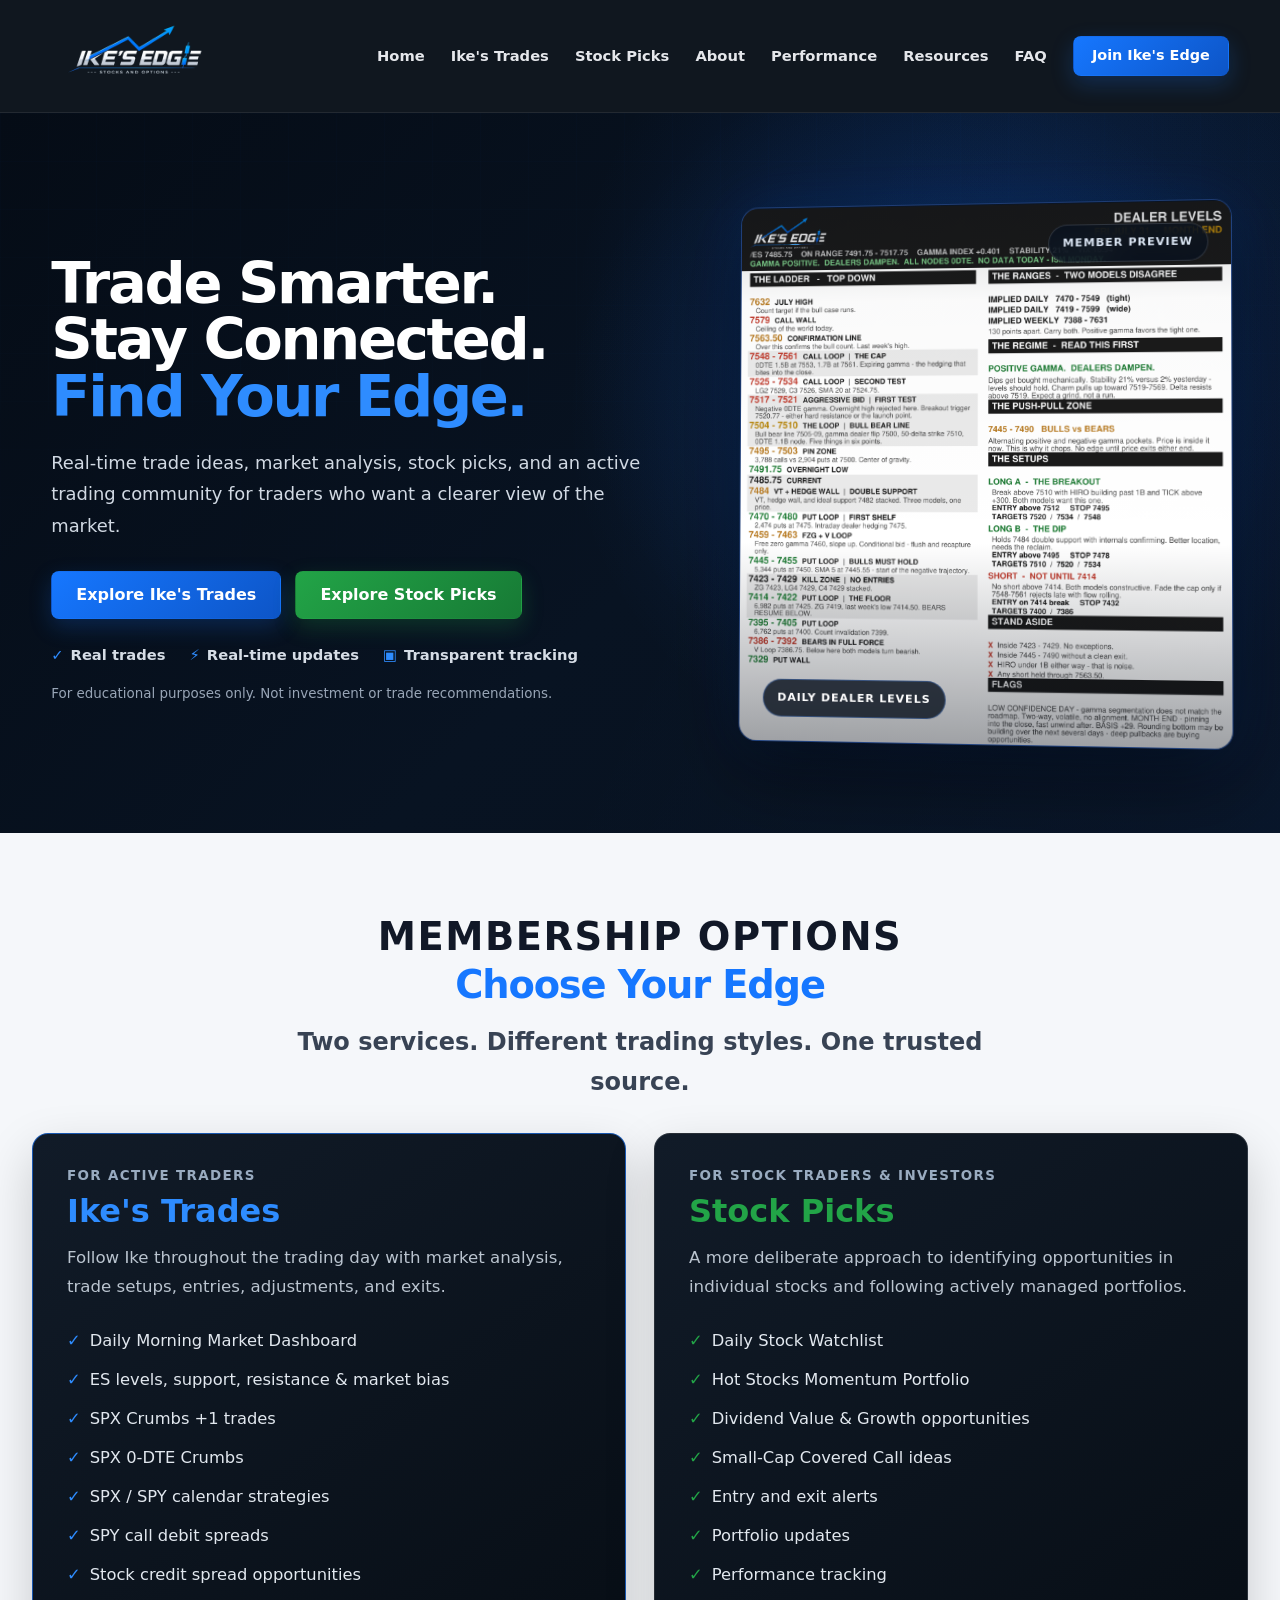
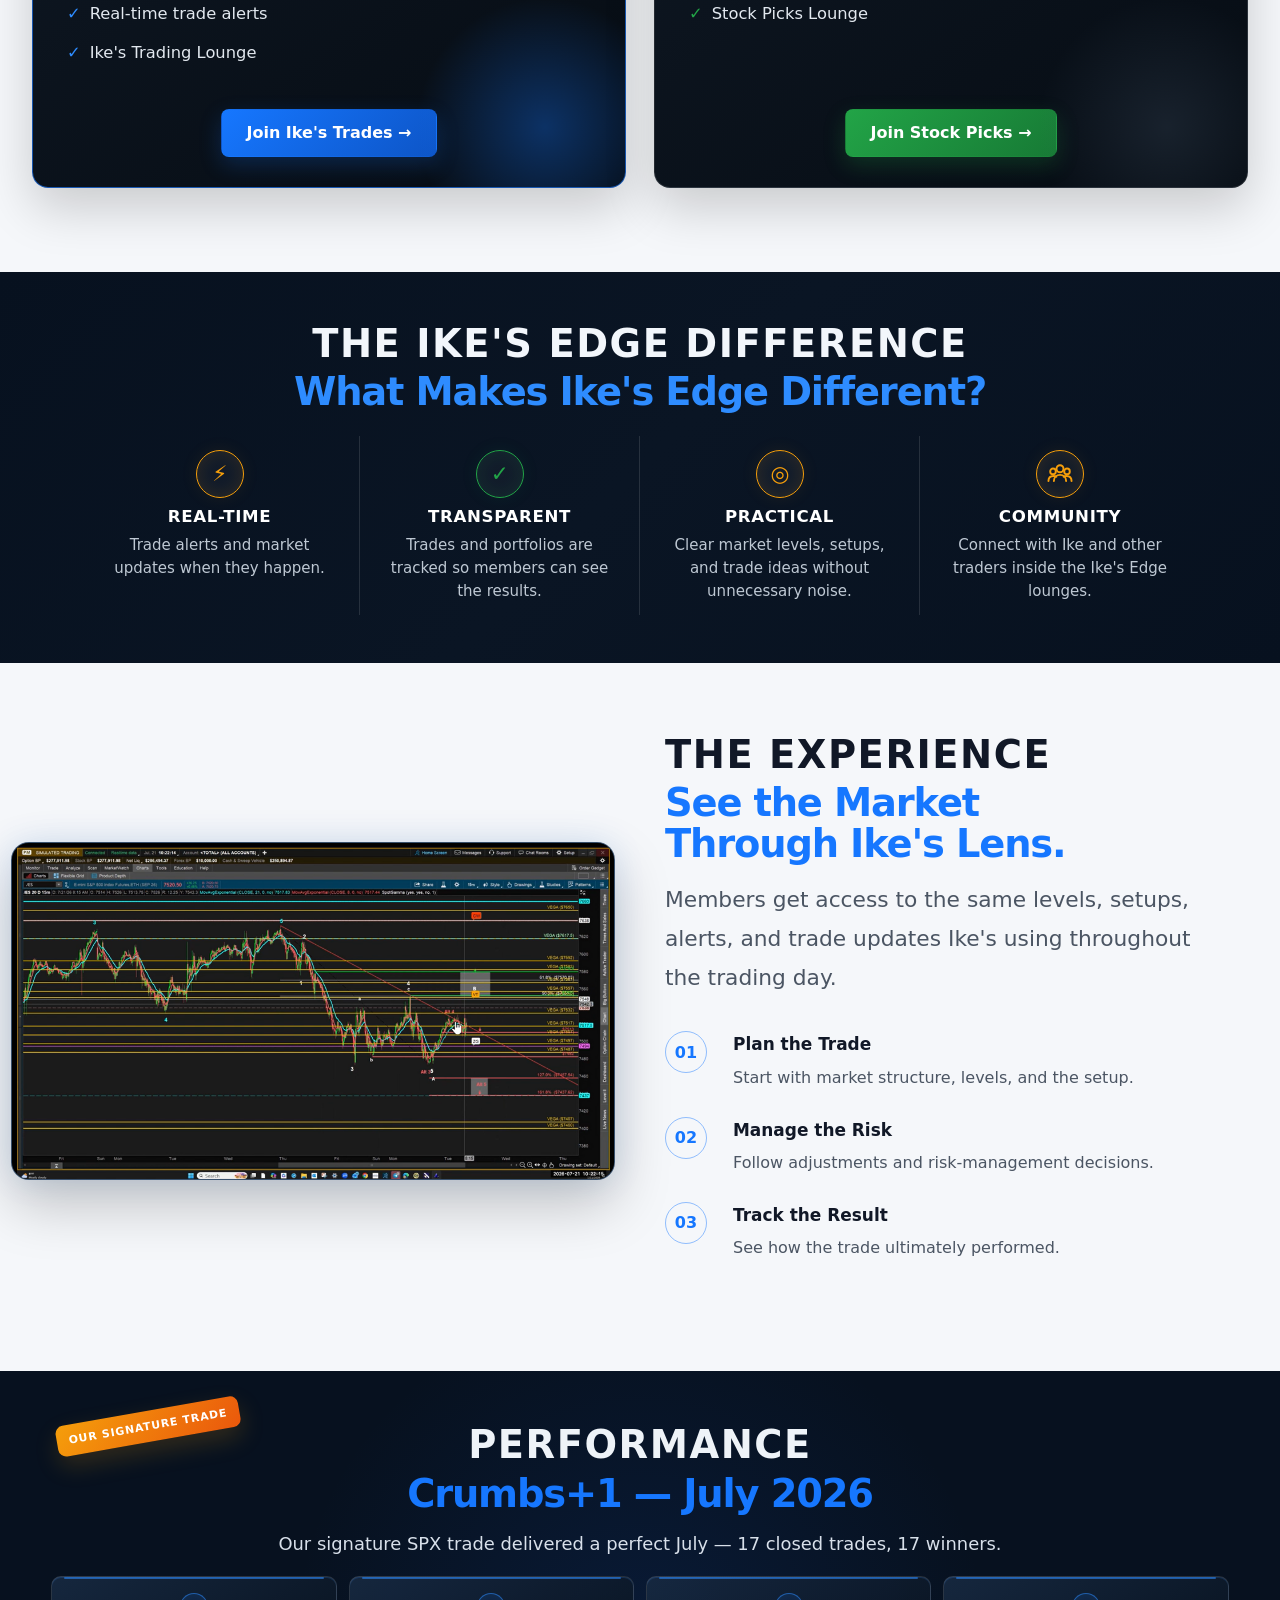
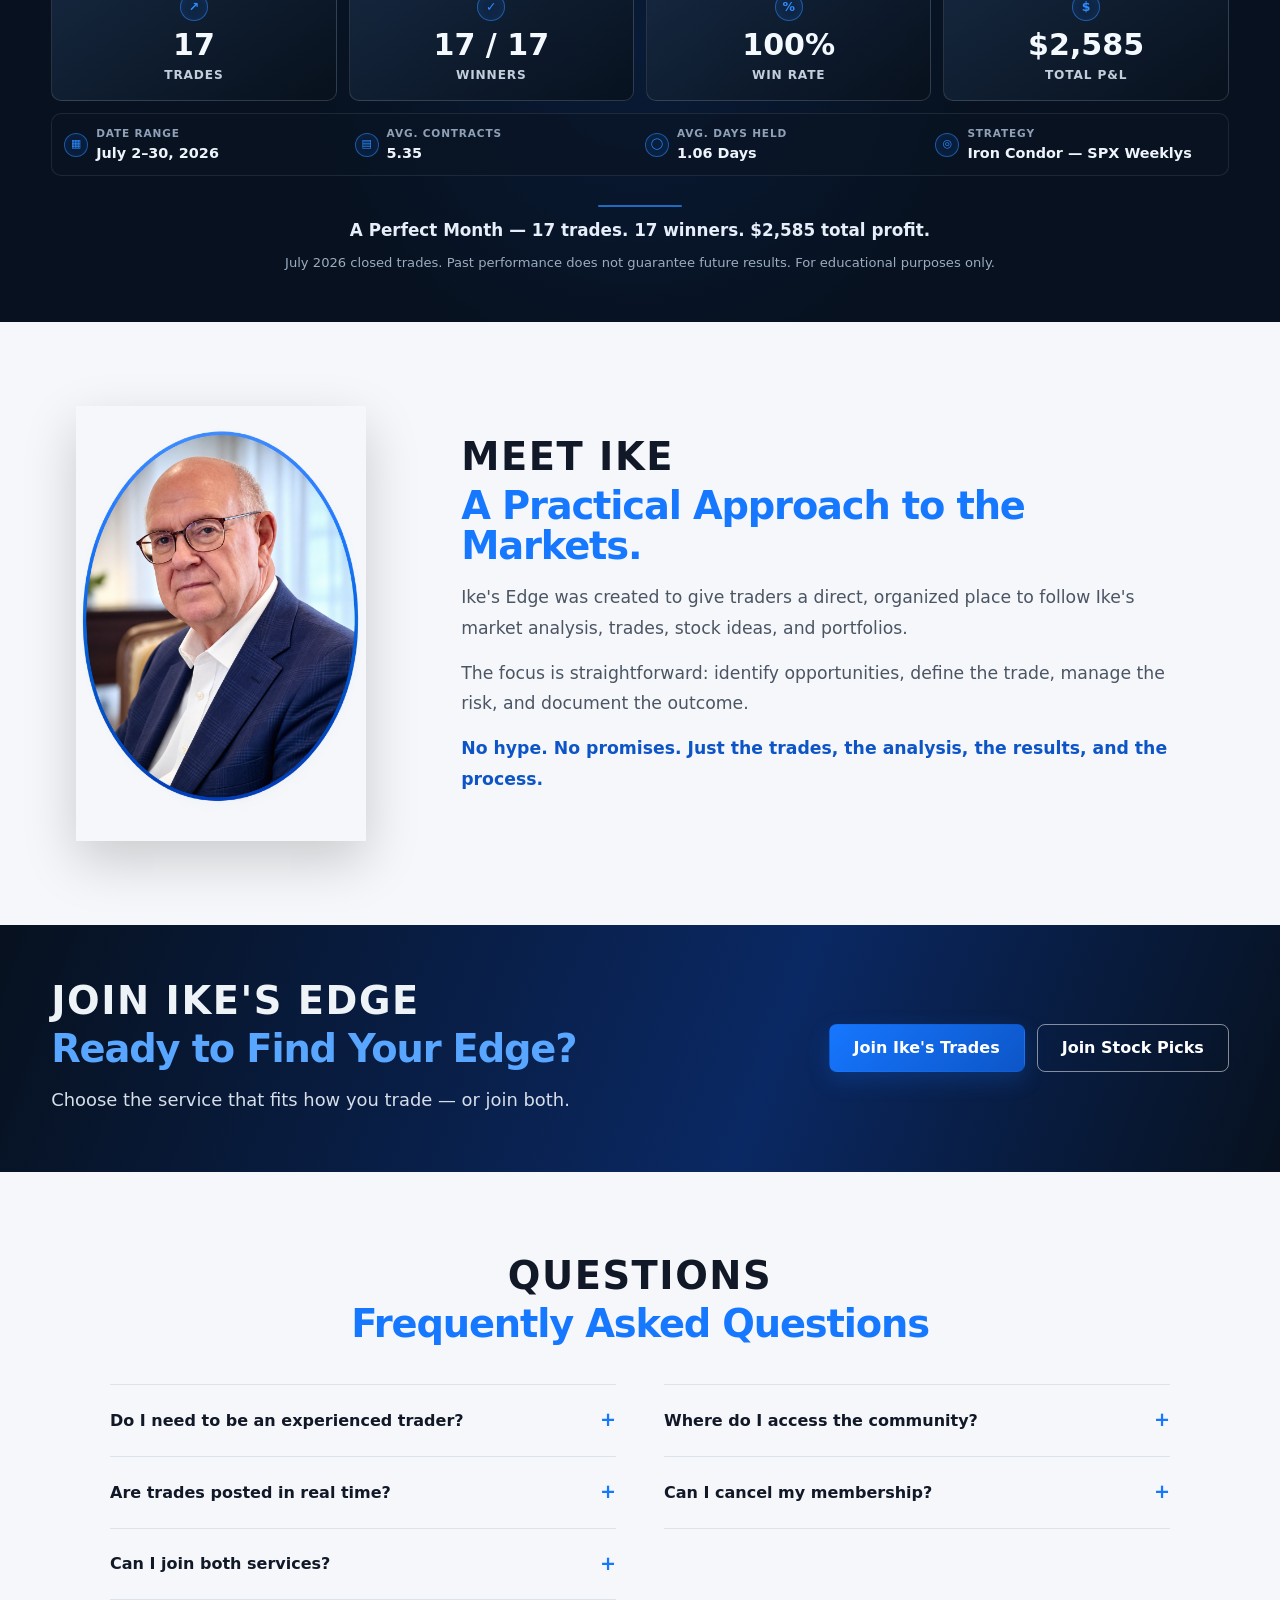
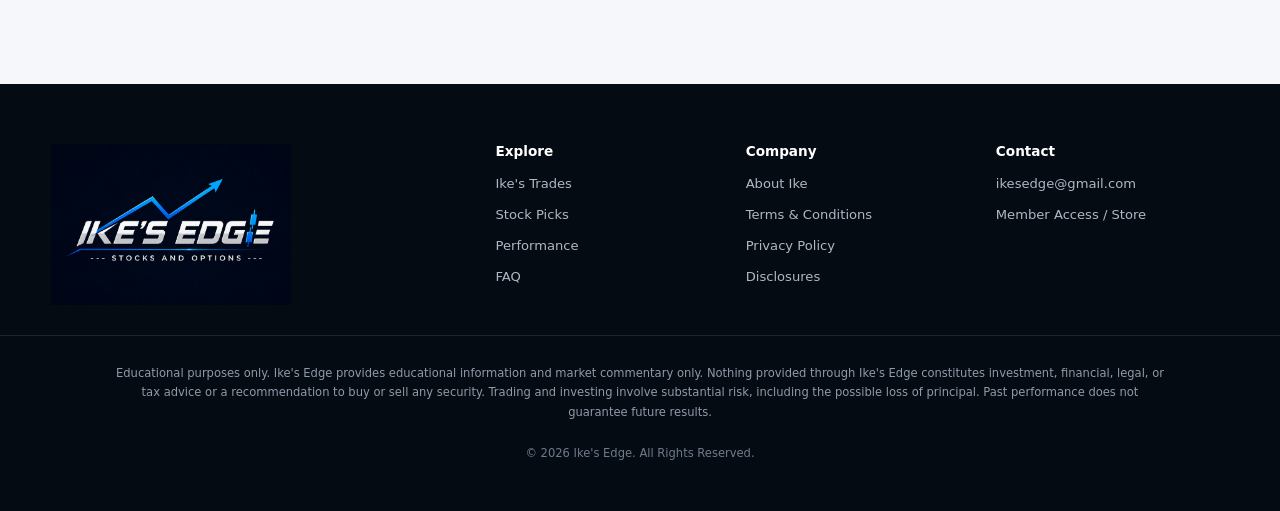
==== index.html @ c2a5055b "Add Resources landing page" ====
<!DOCTYPE html>
<html lang="en">
<head>
  <meta charset="UTF-8" />
  <meta name="viewport" content="width=device-width, initial-scale=1.0" />

  <title>Ike's Edge | Trade Smarter. Find Your Edge.</title>

  <meta
    name="description"
    content="Ike's Edge provides real-time trade ideas, market analysis, stock picks, watchlists, and an active trading community for active traders."
  />

  <link rel="stylesheet" href="styles.css" />
</head>

<body>

  <!-- =========================
       HEADER
  ========================== -->
  <header class="site-header">
    <div class="container header-inner">
      <a href="#home" class="brand">
        <img
          src="images/ikes-edge-logo-header.png"
          alt="Ike's Edge"
          class="site-logo"
        />
      </a>

      <button
        class="mobile-menu-button"
        id="mobileMenuButton"
        aria-label="Open navigation"
        aria-expanded="false"
      >
        &#9776;
      </button>

      <nav class="main-nav" id="mainNav">
        <a href="#home">Home</a>
        <a href="ikes-trades.html">Ike's Trades</a>
        <a href="stock-picks.html">Stock Picks</a>
        <a href="#about">About</a>
        <a href="performance.html">Performance</a>
        <a href="resources.html">Resources</a>
        <a href="#faq">FAQ</a>

        <a href="#services" class="button button-small">
          Join Ike's Edge
        </a>
      </nav>
    </div>
  </header>


  <main>

    <!-- =========================
         HERO
    ========================== -->
    <section class="hero" id="home">

      <div class="hero-background"></div>

      <div class="container hero-grid">

        <div class="hero-content">

          <h1>
            Trade Smarter.<br />
            Stay Connected.<br />
            <span>Find Your Edge.</span>
          </h1>

          <p class="hero-description">
            Real-time trade ideas, market analysis, stock picks, and an active
            trading community for traders who want a clearer view of the market.
          </p>

          <div class="hero-buttons">
            <a href="ikes-trades.html" class="button">
              Explore Ike's Trades
            </a>

            <a href="stock-picks.html" class="button button-green">
              Explore Stock Picks
            </a>
          </div>

          <div class="hero-trust">
            <div>
              <span class="trust-icon">&#10003;</span>
              Real trades
            </div>

            <div>
              <span class="trust-icon">&#9889;</span>
              Real-time updates
            </div>

            <div>
              <span class="trust-icon">&#9635;</span>
              Transparent tracking
            </div>
          </div>

          <p class="hero-disclaimer">
            For educational purposes only. Not investment or trade recommendations.
          </p>

        </div>


        <div class="hero-visual">

          <div class="dashboard-card dealer-preview-frame">
            <span class="preview-badge">Daily Dealer Levels</span>
            <span class="preview-badge preview-badge-secondary">Member Preview</span>
            <img
              src="images/ikes-dealer-levels-preview.png"
              alt="Ike's Edge Dealer Levels preview"
              class="dealer-preview-image"
            />
          </div>

        </div>
      </div>
    </section>



    <!-- =========================
         CHOOSE YOUR EDGE
    ========================== -->
    <section class="section section-light" id="services">

      <div class="container services-container">

        <div class="section-heading section-heading-pair services-heading">
          <span class="eyebrow">MEMBERSHIP OPTIONS</span>

          <h2>Choose Your Edge</h2>

          <p>
            Two services. Different trading styles. One trusted source.
          </p>
        </div>


        <div class="product-grid">

          <!-- IKE'S TRADES -->
          <article class="product-card product-card-blue" id="ikes-trades">

            <p class="product-label">FOR ACTIVE TRADERS</p>

            <h3>Ike's Trades</h3>

            <p class="product-description">
              Follow Ike throughout the trading day with market analysis,
              trade setups, entries, adjustments, and exits.
            </p>

            <ul class="feature-list">
              <li>Daily Morning Market Dashboard</li>
              <li>ES levels, support, resistance &amp; market bias</li>
              <li>SPX Crumbs +1 trades</li>
              <li>SPX 0-DTE Crumbs</li>
              <li>SPX / SPY calendar strategies</li>
              <li>SPY call debit spreads</li>
              <li>Stock credit spread opportunities</li>
              <li>Real-time trade alerts</li>
              <li>Ike's Trading Lounge</li>
            </ul>

            <a
              href="https://whop.com/joined/ikesedge/products/ikes-trades/"
              class="button product-card-button"
              target="_blank"
              rel="noopener noreferrer"
            >
              Join Ike's Trades &rarr;
            </a>

          </article>


          <!-- STOCK PICKS -->
          <article class="product-card product-card-stock" id="stock-picks">

            <p class="product-label">FOR STOCK TRADERS &amp; INVESTORS</p>

            <h3>Stock Picks</h3>

            <p class="product-description">
              A more deliberate approach to identifying opportunities in
              individual stocks and following actively managed portfolios.
            </p>

            <ul class="feature-list">
              <li>Daily Stock Watchlist</li>
              <li>Hot Stocks Momentum Portfolio</li>
              <li>Dividend Value &amp; Growth opportunities</li>
              <li>Small-Cap Covered Call ideas</li>
              <li>Entry and exit alerts</li>
              <li>Portfolio updates</li>
              <li>Performance tracking</li>
              <li>Stock Picks Lounge</li>
            </ul>

            <a
              href="https://whop.com/joined/ikesedge/products/stockpicks/"
              class="button button-green product-card-button"
              target="_blank"
              rel="noopener noreferrer"
            >
              Join Stock Picks &rarr;
            </a>

          </article>

        </div>

      </div>
    </section>



    <!-- =========================
         DIFFERENTIATORS
    ========================== -->
    <section class="section section-dark difference-section">

      <div class="container">

        <div class="section-heading section-heading-pair section-heading-pair-dark">
          <span class="eyebrow">THE IKE'S EDGE DIFFERENCE</span>

          <h2>What Makes Ike's Edge Different?</h2>
        </div>


        <div class="benefit-grid">

          <div class="benefit-card">
            <div class="benefit-icon benefit-icon-orange">&#9889;</div>

            <h3>Real-Time</h3>

            <p>
              Trade alerts and market updates when they happen.
            </p>
          </div>


          <div class="benefit-card">
            <div class="benefit-icon benefit-icon-green">&#10003;</div>

            <h3>Transparent</h3>

            <p>
              Trades and portfolios are tracked so members can see the results.
            </p>
          </div>


          <div class="benefit-card">
            <div class="benefit-icon benefit-icon-orange">&#9678;</div>

            <h3>Practical</h3>

            <p>
              Clear market levels, setups, and trade ideas without unnecessary noise.
            </p>
          </div>


          <div class="benefit-card">
            <div class="benefit-icon benefit-icon-orange" aria-hidden="true">
              <svg class="benefit-icon-svg" viewBox="0 0 32 32" focusable="false">
                <circle cx="16" cy="10" r="4" />
                <circle cx="8" cy="13" r="3.2" />
                <circle cx="24" cy="13" r="3.2" />
                <path d="M9 24c0-4.2 2.8-7 7-7s7 2.8 7 7" />
                <path d="M2.8 24c0-3.5 2.3-5.8 5.8-5.8 1.3 0 2.4.3 3.3.9" />
                <path d="M20.1 19.1c.9-.6 2-.9 3.3-.9 3.5 0 5.8 2.3 5.8 5.8" />
              </svg>
            </div>

            <h3>Community</h3>

            <p>
              Connect with Ike and other traders inside the Ike's Edge lounges.
            </p>
          </div>

        </div>

      </div>
    </section>



    <!-- =========================
         EXPERIENCE
    ========================== -->
    <section class="section section-light experience-section">

      <div class="container experience-grid">

        <div class="experience-visual">

          <div class="experience-image-frame">
            <img
              src="images/Daily Brief Image.png"
              alt="Ike's Edge Daily Brief market overview"
              class="experience-image"
            />
          </div>

        </div>


        <div class="experience-content section-heading-pair section-heading-pair-inline">

          <span class="eyebrow">THE EXPERIENCE</span>

          <h2>
            See the Market<br />
            Through Ike's Lens.
          </h2>

          <p>
            Members get access to the same levels, setups, alerts, and trade
            updates Ike's using throughout the trading day.
          </p>


          <div class="process-list">

            <div class="process-item">
              <span>01</span>

              <div>
                <strong>Plan the Trade</strong>

                <p>
                  Start with market structure, levels, and the setup.
                </p>
              </div>
            </div>


            <div class="process-item">
              <span>02</span>

              <div>
                <strong>Manage the Risk</strong>

                <p>
                  Follow adjustments and risk-management decisions.
                </p>
              </div>
            </div>


            <div class="process-item">
              <span>03</span>

              <div>
                <strong>Track the Result</strong>

                <p>
                  See how the trade ultimately performed.
                </p>
              </div>
            </div>

          </div>

        </div>

      </div>
    </section>



    <!-- =========================
         RESULTS
    ========================== -->
    <section class="section results-section" id="results">

      <div class="container">

        <div class="signature-ribbon">OUR SIGNATURE TRADE</div>

        <div class="section-heading section-heading-pair section-heading-pair-dark performance-heading">

          <span class="eyebrow">PERFORMANCE</span>

          <h2>Crumbs+1 &mdash; July 2026</h2>

          <p>
            Our signature SPX trade delivered a perfect July &mdash; 17 closed trades, 17 winners.
          </p>

        </div>


        <div class="metrics-grid">

          <div class="metric-card">
            <span class="performance-icon" aria-hidden="true">&#8599;</span>
            <span class="metric-value">17</span>
            <span class="metric-label">Trades</span>
          </div>

          <div class="metric-card">
            <span class="performance-icon" aria-hidden="true">&#10003;</span>
            <span class="metric-value">17 / 17</span>
            <span class="metric-label">Winners</span>
          </div>

          <div class="metric-card">
            <span class="performance-icon" aria-hidden="true">%</span>
            <span class="metric-value">100%</span>
            <span class="metric-label">Win Rate</span>
          </div>

          <div class="metric-card">
            <span class="performance-icon" aria-hidden="true">$</span>
            <span class="metric-value">$2,585</span>
            <span class="metric-label">Total P&amp;L</span>
          </div>

        </div>

        <div class="performance-detail-strip">
          <div class="performance-detail-item">
            <span class="performance-icon performance-icon-small" aria-hidden="true">&#9638;</span>
            <span class="performance-detail-label">Date Range</span>
            <span class="performance-detail-value">July 2&ndash;30, 2026</span>
          </div>
          <div class="performance-detail-item">
            <span class="performance-icon performance-icon-small" aria-hidden="true">&#9636;</span>
            <span class="performance-detail-label">Avg. Contracts</span>
            <span class="performance-detail-value">5.35</span>
          </div>
          <div class="performance-detail-item">
            <span class="performance-icon performance-icon-small" aria-hidden="true">&#9711;</span>
            <span class="performance-detail-label">Avg. Days Held</span>
            <span class="performance-detail-value">1.06 Days</span>
          </div>
          <div class="performance-detail-item">
            <span class="performance-icon performance-icon-small" aria-hidden="true">&#9678;</span>
            <span class="performance-detail-label">Strategy</span>
            <span class="performance-detail-value">Iron Condor &mdash; SPX Weeklys</span>
          </div>
        </div>

        <p class="performance-statement">
          A Perfect Month &mdash; 17 trades. 17 winners. $2,585 total profit.
        </p>

        <p class="performance-disclosure">
          July 2026 closed trades. Past performance does not guarantee future results. For educational purposes only.
        </p>

      </div>
    </section>



    <!-- =========================
         ABOUT IKE
    ========================== -->
    <section class="section section-light" id="about">

      <div class="container about-grid">

        <div class="about-photo-wrap">

          <div class="temporary-photo">
            <img
              src="images/Ike-Oval-Version.jpeg"
              alt="Ike profile portrait"
              class="about-profile-image"
            />
          </div>

        </div>


        <div class="about-content section-heading-pair section-heading-pair-inline">

          <span class="eyebrow">MEET IKE</span>

          <h2>A Practical Approach to the Markets.</h2>

          <p>
            Ike's Edge was created to give traders a direct, organized place
            to follow Ike's market analysis, trades, stock ideas, and portfolios.
          </p>

          <p>
            The focus is straightforward: identify opportunities, define the
            trade, manage the risk, and document the outcome.
          </p>

          <p class="about-highlight">
            No hype. No promises. Just the trades, the analysis, the results,
            and the process.
          </p>

        </div>

      </div>
    </section>



    <!-- =========================
         CTA
    ========================== -->
    <section class="membership-cta" id="membership">

      <div class="container membership-inner">

        <div class="section-heading-pair section-heading-pair-dark section-heading-pair-inline cta-heading">

          <span class="eyebrow">JOIN IKE'S EDGE</span>

          <h2>Ready to Find Your Edge?</h2>

          <p>
            Choose the service that fits how you trade &mdash; or join both.
          </p>

        </div>


        <div class="membership-buttons">

          <a
            href="https://whop.com/joined/ikesedge/products/ikes-trades/"
            class="button"
            target="_blank"
            rel="noopener noreferrer"
          >
            Join Ike's Trades
          </a>

          <a
            href="https://whop.com/joined/ikesedge/products/stockpicks/"
            class="button button-outline-light"
            target="_blank"
            rel="noopener noreferrer"
          >
            Join Stock Picks
          </a>

        </div>

      </div>
    </section>



    <!-- =========================
         FAQ
    ========================== -->
    <section class="section section-light" id="faq">

      <div class="container faq-container">

        <div class="section-heading section-heading-pair">

          <span class="eyebrow">QUESTIONS</span>

          <h2>Frequently Asked Questions</h2>

        </div>


        <div class="faq-columns">

          <div class="faq-list">

            <div class="faq-item">

              <button class="faq-question">
                Do I need to be an experienced trader?
                <span>+</span>
              </button>

              <div class="faq-answer">
                <p>
                  No. Ike's Edge can be useful to newer and experienced traders,
                  although members should understand that trading involves risk
                  and should make their own trading decisions.
                </p>
              </div>

            </div>


            <div class="faq-item">

              <button class="faq-question">
                Are trades posted in real time?
                <span>+</span>
              </button>

              <div class="faq-answer">
                <p>
                  Trade alerts and updates are posted as Ike executes and manages
                  the trades.
                </p>
              </div>

            </div>


            <div class="faq-item">

              <button class="faq-question">
                Can I join both services?
                <span>+</span>
              </button>

              <div class="faq-answer">
                <p>
                  Yes. Ike's Trades and Stock Picks are separate services, and
                  members may subscribe to either one or both.
                </p>
              </div>

            </div>

          </div>


          <div class="faq-list">

            <div class="faq-item">

              <button class="faq-question">
                Where do I access the community?
                <span>+</span>
              </button>

              <div class="faq-answer">
                <p>
                  Membership access, trading lounges, alerts, and community
                  features are delivered through Whop.
                </p>
              </div>

            </div>


            <div class="faq-item">

              <button class="faq-question">
                Can I cancel my membership?
                <span>+</span>
              </button>

              <div class="faq-answer">
                <p>
                  Membership and billing are managed through Whop. Refer to the
                  applicable membership terms for cancellation details.
                </p>
              </div>

            </div>

          </div>

        </div>

      </div>
    </section>

  </main>



  <!-- =========================
       FOOTER
  ========================== -->
  <footer class="site-footer">
    <div class="container footer-grid">
      <div class="footer-brand">
        <a href="#home" class="footer-logo-link" aria-label="Ike's Edge home">
          <img
            src="images/ikes-edge-logo.png"
            alt="Ike's Edge"
            class="site-logo site-logo-footer"
          />
        </a>
      </div>

      <div class="footer-links">
        <h4>Explore</h4>
        <a href="ikes-trades.html">Ike's Trades</a>
        <a href="stock-picks.html">Stock Picks</a>
        <a href="performance.html">Performance</a>
        <a href="#faq">FAQ</a>
      </div>

      <div class="footer-links">
        <h4>Company</h4>
        <a href="#about">About Ike</a>
        <a href="#">Terms &amp; Conditions</a>
        <a href="#">Privacy Policy</a>
        <a href="#">Disclosures</a>
      </div>

      <div class="footer-links">
        <h4>Contact</h4>
        <a href="mailto:ikesedge@gmail.com">ikesedge@gmail.com</a>
        <a
          href="https://www.whop.com/ikesedge"
          target="_blank"
          rel="noopener noreferrer"
        >
          Member Access / Store
        </a>
      </div>
    </div>

    <div class="container footer-disclaimer">
      <p>
        Educational purposes only. Ike's Edge provides educational information
        and market commentary only. Nothing provided through Ike's Edge
        constitutes investment, financial, legal, or tax advice or a
        recommendation to buy or sell any security. Trading and investing
        involve substantial risk, including the possible loss of principal.
        Past performance does not guarantee future results.
      </p>
    </div>

    <div class="container footer-bottom">
      <span>&copy; 2026 Ike's Edge. All Rights Reserved.</span>
    </div>
  </footer>


  <script src="script.js"></script>

</body>
</html>
---- styles.css ----
/* =========================================================
   IKE'S EDGE WEBSITE
   Global Styles
========================================================= */

:root {
  --bg-dark: #07111f;
  --bg-dark-2: #0b1727;
  --bg-light: #f5f7fa;
  --bg-white: #ffffff;
  --blue: #1677ff;
  --blue-bright: #2e8cff;
  --blue-dark: #0d55c7;
  --green: #22a447;
  --green-dark: #177a35;
  --green-rgb: 34, 164, 71;
  --orange: #f59e0b;
  --text-dark: #111827;
  --text-mid: #4b5563;
  --text-light: #d8e0ea;
  --text-white: #ffffff;
  --border-light: #dce3eb;
  --shadow: 0 20px 50px rgba(0, 0, 0, 0.18);
  --radius: 16px;
  --max-width: 1180px;
}


/* =========================================================
   RESET
========================================================= */

* {
  box-sizing: border-box;
  margin: 0;
  padding: 0;
}

html {
  scroll-behavior: smooth;
}

section[id],
article[id] {
  scroll-margin-top: 90px;
}

body {
  font-family:
    Inter,
    ui-sans-serif,
    system-ui,
    -apple-system,
    BlinkMacSystemFont,
    "Segoe UI",
    sans-serif;
  background: var(--bg-white);
  color: var(--text-dark);
  line-height: 1.6;
  overflow-x: hidden;
}

img {
  display: block;
  max-width: 100%;
}

a {
  color: inherit;
  text-decoration: none;
}

button,
input,
textarea,
select {
  font: inherit;
}

button {
  cursor: pointer;
}


/* =========================================================
   LAYOUT
========================================================= */

.container {
  width: min(92%, var(--max-width));
  margin: 0 auto;
}

.section {
  padding: 84px 0;
}

.section-light {
  background: var(--bg-light);
}

.section-dark {
  background:
    linear-gradient(
      135deg,
      #07111f 0%,
      #0a1524 50%,
      #07111f 100%
    );
  color: var(--text-white);
}


/* =========================================================
   TYPOGRAPHY
========================================================= */

h1,
h2,
h3,
h4 {
  line-height: 1.1;
  font-weight: 800;
}

h1 {
  font-size: clamp(3rem, 6vw, 5.6rem);
  letter-spacing: -0.04em;
}

h2 {
  font-size: clamp(2.2rem, 4vw, 3.5rem);
  letter-spacing: -0.03em;
}

h3 {
  font-size: 1.5rem;
}

p {
  color: var(--text-mid);
}

.eyebrow {
  color: var(--blue-bright);
  font-size: 0.88rem;
  font-weight: 800;
  letter-spacing: 0.16em;
  text-transform: uppercase;
}

.section-heading {
  max-width: 760px;
  margin: 0 auto 40px;
  text-align: center;
}

.section-heading-pair .eyebrow {
  display: block;
  color: var(--text-dark);
  font-size: clamp(1.9rem, 3vw, 2.75rem);
  font-weight: 800;
  letter-spacing: 0.04em;
  line-height: 1.05;
}

.section-heading-pair h2 {
  margin-top: 8px;
  margin-bottom: 16px;
  color: var(--blue);
  font-size: clamp(1.9rem, 3vw, 2.75rem);
  line-height: 1.05;
}

.section-heading-pair p {
  font-size: 1.18rem;
  line-height: 1.7;
}

.section-heading-pair-dark .eyebrow {
  color: #eef3f8;
}

.section-heading-pair-dark p {
  color: var(--text-light);
}

.section-heading-pair-inline {
  text-align: left;
}

.section-heading-pair-inline .eyebrow,
.section-heading-pair-inline h2,
.section-heading-pair-inline p {
  max-width: 720px;
}

.difference-section {
  padding-top: 52px;
  padding-bottom: 48px;
}

.difference-section .section-heading {
  margin-bottom: 24px;
}

.difference-section .section-heading-pair-dark .eyebrow {
  color: #f2f6fb;
}

.difference-section .section-heading-pair-dark h2 {
  color: var(--blue-bright);
}


/* =========================================================
   BUTTONS
========================================================= */

.button {
  display: inline-flex;
  align-items: center;
  justify-content: center;
  min-height: 48px;
  padding: 0 24px;
  background: linear-gradient(135deg, var(--blue), var(--blue-dark));
  color: var(--text-white);
  font-weight: 700;
  border: 1px solid transparent;
  border-radius: 8px;
  box-shadow: 0 8px 22px rgba(22, 119, 255, 0.22);
  transition:
    transform 0.2s ease,
    box-shadow 0.2s ease,
    background 0.2s ease;
}

.button:hover {
  transform: translateY(-2px);
  box-shadow: 0 12px 28px rgba(22, 119, 255, 0.32);
}

.button-green {
  background: linear-gradient(135deg, var(--green), var(--green-dark));
  color: var(--text-white);
  box-shadow: 0 8px 22px rgba(var(--green-rgb), 0.24);
}

.button-green:hover {
  box-shadow: 0 12px 28px rgba(var(--green-rgb), 0.34);
}

.button-small {
  min-height: 40px;
  padding: 0 18px;
  font-size: 0.9rem;
}

.button-outline {
  background: transparent;
  color: var(--text-white);
  border-color: rgba(255, 255, 255, 0.45);
  box-shadow: none;
}

.button-outline:hover {
  background: rgba(255, 255, 255, 0.08);
}

.button-outline-light {
  background: transparent;
  color: var(--text-white);
  border-color: rgba(255, 255, 255, 0.5);
  box-shadow: none;
}

.button-secondary {
  background: linear-gradient(135deg, #5e6876, #353e49);
}


/* =========================================================
   HEADER
========================================================= */

.site-header {
  position: sticky;
  top: 0;
  z-index: 1000;
  background: rgba(4, 11, 20, 0.95);
  border-bottom: 1px solid rgba(255, 255, 255, 0.08);
  -webkit-backdrop-filter: blur(12px);
  backdrop-filter: blur(12px);
}

.header-inner {
  min-height: 72px;
  display: flex;
  align-items: center;
  justify-content: space-between;
}

.brand {
  display: inline-flex;
  align-items: center;
}

.main-nav {
  display: flex;
  align-items: center;
  gap: 26px;
  color: #e5e7eb;
  font-size: 0.92rem;
  font-weight: 600;
}

.main-nav a:not(.button) {
  position: relative;
}

.main-nav a:not(.button)::after {
  content: "";
  position: absolute;
  right: 0;
  bottom: -8px;
  left: 0;
  height: 2px;
  background: var(--blue);
  transform: scaleX(0);
  transform-origin: center;
  transition: transform 0.2s ease;
}

.main-nav a:not(.button):hover::after {
  transform: scaleX(1);
}

.mobile-menu-button {
  display: none;
  background: transparent;
  border: 0;
  color: var(--text-white);
  font-size: 1.8rem;
}


/* =========================================================
   HERO
========================================================= */

.hero {
  position: relative;
  display: flex;
  align-items: center;
  min-height: 720px;
  overflow: hidden;
  background:
    radial-gradient(
      circle at 78% 30%,
      rgba(17, 88, 210, 0.23),
      transparent 38%
    ),
    linear-gradient(
      135deg,
      #050c16 0%,
      #081322 55%,
      #07111f 100%
    );
  color: var(--text-white);
}

.hero::after {
  content: "";
  position: absolute;
  inset: 0;
  z-index: 0;
  pointer-events: none;
  background:
    radial-gradient(
      circle at 72% 42%,
      rgba(25, 115, 255, 0.16),
      transparent 35%
    ),
    linear-gradient(
      115deg,
      transparent 0%,
      transparent 55%,
      rgba(30, 110, 255, 0.05) 100%
    );
}

.hero-background {
  position: absolute;
  inset: 0;
  opacity: 0.25;
  background-image:
    linear-gradient(rgba(46, 140, 255, 0.06) 1px, transparent 1px),
    linear-gradient(90deg, rgba(46, 140, 255, 0.06) 1px, transparent 1px);
  background-size: 48px 48px;
  -webkit-mask-image: linear-gradient(to bottom, black, transparent 95%);
  mask-image: linear-gradient(to bottom, black, transparent 95%);
}

.hero-grid {
  position: relative;
  z-index: 1;
  display: grid;
  grid-template-columns: 1.12fr 0.88fr;
  gap: 55px;
  align-items: center;
  padding-top: 55px;
  padding-bottom: 55px;
}

.hero-content,
.hero-visual {
  position: relative;
  z-index: 2;
}

.hero-content h1 {
  max-width: 680px;
  margin: 14px 0 22px;
  font-size: clamp(3.2rem, 4.5vw, 4.8rem);
  line-height: 0.98;
}

.hero-content h1 span {
  color: var(--blue-bright);
}

.hero-description {
  max-width: 620px;
  font-size: 1.12rem;
  line-height: 1.75;
  color: #d1d9e3;
}

.hero-buttons {
  display: flex;
  flex-wrap: wrap;
  gap: 14px;
  margin-top: 30px;
}

.hero-trust {
  display: flex;
  flex-wrap: wrap;
  gap: 24px;
  margin-top: 24px;
  color: #d6dde6;
  font-size: 0.92rem;
  font-weight: 600;
}

.hero-trust div {
  display: flex;
  align-items: center;
  gap: 7px;
}

.trust-icon {
  color: var(--blue-bright);
}

.hero-disclaimer {
  margin-top: 16px;
  color: #98a5b6;
  font-size: 0.84rem;
  line-height: 1.6;
}


/* =========================================================
   HERO PREVIEW
========================================================= */

.hero-visual {
  position: relative;
}

.dashboard-card {
  position: relative;
  min-height: 540px;
  max-width: 560px;
  margin-left: auto;
  padding: 12px;
  overflow: hidden;
  background:
    linear-gradient(
      145deg,
      rgba(14, 27, 46, 0.96),
      rgba(4, 10, 18, 0.99)
    );
  border: 1px solid rgba(65, 131, 255, 0.4);
  border-radius: 18px;
  box-shadow:
    0 30px 80px rgba(0, 0, 0, 0.5),
    0 0 60px rgba(20, 93, 220, 0.18);
  transform:
    perspective(1000px)
    rotateY(-4deg)
    rotateX(1deg);
}

.dealer-preview-frame::before {
  content: "";
  position: absolute;
  inset: 0;
  z-index: 1;
  pointer-events: none;
  background:
    linear-gradient(
      180deg,
      rgba(3, 9, 19, 0.18) 0%,
      rgba(3, 9, 19, 0.02) 18%,
      rgba(3, 9, 19, 0) 63%,
      rgba(3, 9, 19, 0.38) 100%
    );
}

.dealer-preview-image {
  width: 100%;
  height: 516px;
  object-fit: cover;
  object-position: 50% 0%;
  transform: scale(1.12) translateY(-10px);
  transform-origin: center top;
  border-radius: 12px;
}

.preview-badge {
  position: absolute;
  bottom: 24px;
  left: 24px;
  z-index: 2;
  padding: 9px 14px;
  color: var(--text-white);
  background: rgba(5, 14, 27, 0.8);
  -webkit-backdrop-filter: blur(12px);
  backdrop-filter: blur(12px);
  border: 1px solid rgba(87, 149, 255, 0.34);
  border-radius: 999px;
  font-size: 0.7rem;
  font-weight: 800;
  letter-spacing: 0.08em;
  text-transform: uppercase;
}

.preview-badge-secondary {
  top: 22px;
  right: 22px;
  bottom: auto;
  left: auto;
  color: #d9e4f2;
  background: rgba(7, 17, 31, 0.74);
  border-color: rgba(255, 255, 255, 0.14);
}


/* =========================================================
   SERVICES
========================================================= */

.services-container {
  width: min(95%, 1320px);
}

.services-heading {
  margin-bottom: 30px;
}

.services-heading p {
  margin-top: 0;
  margin-bottom: 28px;
  color: #384354;
  font-size: clamp(1.375rem, 1.9vw, 1.5rem);
  font-weight: 600;
  line-height: 1.7;
}

.product-grid {
  display: grid;
  grid-template-columns: repeat(2, minmax(0, 1fr));
  gap: 28px;
}

.product-card {
  position: relative;
  display: flex;
  flex-direction: column;
  min-height: 100%;
  padding: 32px 34px 30px;
  overflow: hidden;
  color: var(--text-white);
  background:
    linear-gradient(
      145deg,
      #111b28,
      #060c13
    );
  border: 1px solid rgba(255, 255, 255, 0.12);
  border-radius: var(--radius);
  box-shadow: var(--shadow);
}

.product-card::after {
  content: "";
  position: absolute;
  right: -50px;
  bottom: -70px;
  width: 260px;
  height: 260px;
  border-radius: 50%;
  background:
    radial-gradient(
      circle,
      rgba(92, 113, 139, 0.2),
      transparent 70%
    );
}

.product-card-blue {
  border-color: rgba(32, 124, 255, 0.65);
}

.product-card-blue::after {
  background:
    radial-gradient(
      circle,
      rgba(22, 119, 255, 0.34),
      transparent 70%
    );
}

.product-label {
  color: #99abc0;
  font-size: 0.84rem;
  font-weight: 800;
  letter-spacing: 0.1em;
  line-height: 1.45;
}

.product-card h3 {
  margin: 8px 0 14px;
  font-size: 2rem;
}

.product-card-blue h3 {
  color: var(--blue-bright);
}

.product-card-stock h3 {
  color: var(--green);
}

.product-description {
  margin-bottom: 26px;
  color: #bac4cf;
  font-size: 1.04rem;
  line-height: 1.75;
}

.feature-list {
  position: relative;
  z-index: 1;
  flex: 1;
  margin-bottom: 30px;
  list-style: none;
}

.feature-list li {
  margin-bottom: 11px;
  color: #e2e8ef;
  font-size: 1.02rem;
  line-height: 1.72;
}

.feature-list li::before {
  content: "\2713";
  margin-right: 9px;
  color: var(--blue-bright);
  font-weight: 900;
}

.product-card-stock .feature-list li::before {
  color: var(--green);
}

.product-card-button {
  align-self: center;
  margin-top: auto;
}


/* =========================================================
   BENEFITS
========================================================= */

.benefit-grid {
  display: grid;
  grid-template-columns: repeat(4, 1fr);
  gap: 0;
  max-width: 1120px;
  margin: 0 auto;
}

.benefit-card {
  padding: 14px 28px 12px;
  text-align: center;
  border-right: 1px solid rgba(255, 255, 255, 0.12);
}

.benefit-card:last-child {
  border-right: 0;
}

.benefit-icon {
  display: grid;
  place-items: center;
  width: 48px;
  height: 48px;
  margin: 0 auto 10px;
  border: 1px solid currentColor;
  border-radius: 999px;
  background: rgba(255, 255, 255, 0.035);
  box-shadow: inset 0 0 18px rgba(255, 255, 255, 0.04);
  font-size: 1.35rem;
  font-weight: 900;
  letter-spacing: -0.03em;
  line-height: 1;
}

.benefit-icon-orange {
  color: var(--orange);
  box-shadow:
    inset 0 0 18px rgba(245, 158, 11, 0.12),
    0 0 18px rgba(245, 158, 11, 0.08);
}

.benefit-icon-green {
  color: var(--green);
  box-shadow:
    inset 0 0 18px rgba(var(--green-rgb), 0.12),
    0 0 18px rgba(var(--green-rgb), 0.08);
}

.benefit-icon-svg {
  width: 28px;
  height: 28px;
  fill: none;
  stroke: currentColor;
  stroke-width: 2.2;
  stroke-linecap: round;
  stroke-linejoin: round;
}

.benefit-card h3 {
  margin-bottom: 8px;
  color: var(--text-white);
  font-size: 1.04rem;
  letter-spacing: 0.04em;
  text-transform: uppercase;
}

.benefit-card p {
  color: #bec8d3;
  font-size: 0.94rem;
  line-height: 1.52;
}


/* =========================================================
   EXPERIENCE
========================================================= */

.experience-grid {
  display: grid;
  grid-template-columns: 1fr 1fr;
  gap: 50px;
  align-items: center;
}

.experience-section {
  padding-top: 72px;
}

.experience-image-frame {
  overflow: hidden;
  background:
    linear-gradient(
      145deg,
      rgba(14, 27, 46, 0.96),
      rgba(4, 10, 18, 0.99)
    );
  border: 1px solid rgba(67, 94, 126, 0.8);
  border-radius: 18px;
  box-shadow:
    0 24px 56px rgba(0, 0, 0, 0.22),
    0 0 32px rgba(22, 119, 255, 0.11);
}

.experience-image {
  width: 100%;
  height: auto;
  max-height: 510px;
  object-fit: contain;
  object-position: center;
}

.experience-visual {
  margin-left: -40px;
}

.experience-content .eyebrow,
.experience-content h2 {
  max-width: 620px;
}

.experience-content h2 {
  color: var(--blue);
}

.experience-content > p {
  max-width: 640px;
  font-size: clamp(1.25rem, 1.7vw, 1.375rem);
  line-height: 1.8;
}

.process-list {
  margin-top: 34px;
}

.process-item {
  display: grid;
  grid-template-columns: 52px 1fr;
  gap: 16px;
  margin-bottom: 26px;
}

.process-item > span {
  width: 42px;
  height: 42px;
  display: grid;
  place-items: center;
  border: 1px solid rgba(22, 119, 255, 0.45);
  border-radius: 50%;
  color: var(--blue);
  font-weight: 900;
}

.process-item strong {
  display: block;
  margin-bottom: 5px;
  font-size: 1.06rem;
}

.process-item p {
  font-size: 1rem;
  line-height: 1.7;
}


/* =========================================================
   RESULTS
========================================================= */

.results-section {
  position: relative;
  padding: 54px 0 48px;
  background:
    radial-gradient(
      circle at center,
      rgba(19, 76, 177, 0.16),
      transparent 50%
    ),
    #07111f;
  color: var(--text-white);
}

.results-section .container {
  position: relative;
}

.signature-ribbon {
  position: absolute;
  top: 2px;
  left: 6px;
  z-index: 2;
  display: inline-flex;
  align-items: center;
  padding: 7px 12px;
  background: linear-gradient(135deg, var(--orange), #ea580c);
  color: var(--text-white);
  border-radius: 8px;
  box-shadow: 0 10px 24px rgba(245, 158, 11, 0.18);
  font-size: 0.68rem;
  font-weight: 900;
  letter-spacing: 0.08em;
  text-transform: uppercase;
  transform: rotate(-10deg);
  transform-origin: left center;
}

.metrics-grid {
  display: grid;
  grid-template-columns: repeat(4, 1fr);
  gap: 12px;
  margin-top: 0;
}

.metric-card {
  position: relative;
  display: flex;
  flex-direction: column;
  justify-content: center;
  align-items: center;
  min-height: 112px;
  padding: 16px 14px 15px;
  text-align: center;
  background:
    linear-gradient(
      145deg,
      rgba(23, 41, 65, 0.92),
      rgba(8, 17, 29, 0.92)
    );
  border: 1px solid rgba(255, 255, 255, 0.13);
  border-radius: 10px;
  box-shadow: inset 0 1px 0 rgba(46, 140, 255, 0.18);
}

.performance-icon {
  display: grid;
  place-items: center;
  width: 28px;
  height: 28px;
  margin-bottom: 9px;
  color: var(--blue-bright);
  border: 1px solid rgba(46, 140, 255, 0.55);
  border-radius: 999px;
  background: rgba(22, 119, 255, 0.08);
  box-shadow: inset 0 0 14px rgba(46, 140, 255, 0.1);
  font-size: 0.78rem;
  font-weight: 900;
  line-height: 1;
}

.performance-icon-small {
  width: 24px;
  height: 24px;
  margin: 0 0 0;
  font-size: 0.68rem;
}

.metric-card::before {
  content: "";
  position: absolute;
  top: 0;
  right: 12px;
  left: 12px;
  height: 2px;
  border-radius: 999px;
  background: rgba(46, 140, 255, 0.55);
}

.metric-value {
  color: #f4f9ff;
  font-size: clamp(1.75rem, 2.35vw, 2.16rem);
  font-weight: 800;
  line-height: 1;
}

.metric-label {
  margin-top: 6px;
  color: #c3cedb;
  font-size: 0.76rem;
  font-weight: 700;
  letter-spacing: 0.07em;
  text-transform: uppercase;
}

.performance-detail-strip {
  display: grid;
  grid-template-columns: repeat(4, minmax(0, 1fr));
  gap: 10px;
  margin-top: 12px;
  padding: 11px 12px;
  background: rgba(10, 21, 36, 0.6);
  border: 1px solid rgba(255, 255, 255, 0.09);
  border-radius: 10px;
}

.performance-detail-item {
  display: grid;
  grid-template-columns: 24px 1fr;
  grid-template-areas:
    "icon label"
    "icon value";
  align-items: center;
  column-gap: 8px;
  row-gap: 1px;
  min-width: 0;
  text-align: left;
}

.performance-detail-item .performance-icon {
  grid-area: icon;
}

.performance-detail-label {
  grid-area: label;
}

.performance-detail-value {
  grid-area: value;
}

.performance-detail-label {
  color: #90a1b7;
  font-size: 0.66rem;
  font-weight: 800;
  letter-spacing: 0.08em;
  text-transform: uppercase;
}

.performance-detail-value {
  color: #eef4fb;
  font-size: 0.9rem;
  font-weight: 600;
  line-height: 1.45;
}

.performance-statement {
  position: relative;
  margin-top: 16px;
  padding-top: 13px;
  color: #e6eef9;
  font-size: 1.05rem;
  font-weight: 700;
  line-height: 1.6;
  text-align: center;
}

.performance-statement::before {
  content: "";
  display: block;
  width: 84px;
  height: 2px;
  margin: 0 auto 10px;
  border-radius: 999px;
  background: rgba(46, 140, 255, 0.7);
}

.performance-disclosure {
  margin-top: 8px;
  color: #9cacbf;
  font-size: 0.82rem;
  line-height: 1.65;
  text-align: center;
}


/* =========================================================
   ABOUT
========================================================= */

.about-grid {
  display: grid;
  grid-template-columns: 340px 1fr;
  gap: 70px;
  align-items: center;
}

.about-photo-wrap {
  text-align: center;
}

.temporary-photo {
  width: clamp(250px, 24vw, 290px);
  height: auto;
  margin: 0 auto;
  box-shadow: var(--shadow);
}

.about-profile-image {
  width: 100%;
  height: auto;
  object-fit: contain;
}

.about-content p {
  max-width: 720px;
  margin-bottom: 15px;
  font-size: 1.08rem;
  line-height: 1.75;
}

.about-highlight {
  color: var(--blue-dark) !important;
  font-weight: 800;
}


/* =========================================================
   MEMBERSHIP CTA
========================================================= */

.membership-cta {
  padding: 56px 0;
  color: var(--text-white);
  background:
    linear-gradient(
      110deg,
      #07111f 0%,
      #0a2863 60%,
      #07111f 100%
    );
}

.membership-inner {
  display: flex;
  align-items: center;
  justify-content: space-between;
  gap: 30px;
}

.membership-inner p {
  color: #d6deea;
  font-size: 1.12rem;
  line-height: 1.7;
}

.cta-heading h2 {
  color: #58a6ff;
}

.performance-heading p {
  font-size: clamp(1rem, 1.4vw, 1.12rem);
  line-height: 1.55;
}

.performance-heading {
  margin-bottom: 18px;
}

.membership-buttons {
  display: flex;
  flex-wrap: wrap;
  gap: 12px;
}


/* =========================================================
   FAQ
========================================================= */

.faq-container {
  max-width: 1060px;
}

.faq-columns {
  display: grid;
  grid-template-columns: repeat(2, minmax(0, 1fr));
  gap: 48px;
}

.faq-list {
  border-top: 1px solid var(--border-light);
}

.faq-item {
  border-bottom: 1px solid var(--border-light);
}

.faq-question {
  width: 100%;
  display: flex;
  align-items: center;
  justify-content: space-between;
  padding: 20px 0;
  background: transparent;
  border: 0;
  color: var(--text-dark);
  font-weight: 700;
  text-align: left;
}

.faq-question span {
  color: var(--blue);
  font-size: 1.2rem;
}

.faq-answer {
  max-height: 0;
  overflow: hidden;
  transition:
    max-height 0.3s ease,
    padding 0.3s ease;
}

.faq-answer p {
  padding-bottom: 20px;
}

.faq-item.active .faq-answer {
  max-height: 200px;
}

.faq-item.active .faq-question span {
  transform: rotate(45deg);
}


/* =========================================================
   FOOTER
========================================================= */

.site-footer {
  padding: 60px 0 24px;
  background: #050b13;
  color: var(--text-white);
}

.footer-grid {
  display: grid;
  grid-template-columns: 2fr 1fr 1fr 1.2fr;
  align-items: start;
  column-gap: 56px;
  row-gap: 28px;
}

.footer-brand {
  display: flex;
  align-items: flex-start;
}

.footer-logo-link {
  display: inline-flex;
  align-items: center;
}


/* =========================================================
   IKE'S TRADES DETAIL PAGE
========================================================= */

.nav-current {
  color: var(--text-white);
}

.nav-current::after {
  transform: scaleX(1) !important;
}

.trades-hero {
  position: relative;
  overflow: hidden;
  background:
    radial-gradient(circle at 78% 30%, rgba(17, 88, 210, 0.25), transparent 38%),
    linear-gradient(135deg, #050c16 0%, #081322 55%, #07111f 100%);
  color: var(--text-white);
}

.trades-hero-grid {
  position: relative;
  z-index: 1;
  display: grid;
  grid-template-columns: 1.05fr 0.95fr;
  gap: 58px;
  align-items: center;
  min-height: 690px;
  padding-top: 62px;
  padding-bottom: 64px;
}

.trades-hero-content h1 {
  max-width: 680px;
  margin: 14px 0 22px;
  color: var(--text-white);
  font-size: clamp(3.1rem, 4.5vw, 4.75rem);
  line-height: 0.98;
  letter-spacing: -0.04em;
}

.trades-hero-content h1 span {
  color: var(--blue-bright);
}

.trades-hero-content > p {
  max-width: 650px;
  color: #d1d9e3;
  font-size: 1.1rem;
  line-height: 1.78;
}

.trades-trust {
  max-width: 720px;
}

.trades-preview-frame {
  max-width: 585px;
  margin-left: auto;
}

.trades-day-section {
  padding-top: 72px;
}

.trades-day-grid,
.strategy-grid,
.fit-grid {
  display: grid;
  gap: 20px;
}

.trades-day-grid {
  grid-template-columns: repeat(3, minmax(0, 1fr));
}

.trades-process-card,
.strategy-card,
.fit-card,
.pricing-card {
  background: var(--bg-white);
  border: 1px solid var(--border-light);
  border-radius: 12px;
  box-shadow: 0 18px 42px rgba(15, 23, 42, 0.08);
}

.trades-process-card {
  position: relative;
  padding: 24px 24px 26px;
}

.trades-card-number {
  color: rgba(22, 119, 255, 0.18);
  font-size: 2.4rem;
  font-weight: 900;
  line-height: 1;
}

.trades-card-icon {
  position: absolute;
  top: 25px;
  right: 24px;
  display: grid;
  place-items: center;
  width: 38px;
  height: 38px;
  color: var(--blue);
  border: 1px solid rgba(22, 119, 255, 0.28);
  border-radius: 999px;
  background: rgba(22, 119, 255, 0.06);
  font-weight: 900;
}

.trades-process-card h3,
.strategy-card h3,
.fit-card h3 {
  margin: 15px 0 10px;
  color: var(--text-dark);
  font-size: 1.1rem;
  letter-spacing: 0.04em;
  text-transform: uppercase;
}

.trades-process-card p,
.strategy-card p,
.fit-card p {
  font-size: 0.98rem;
  line-height: 1.68;
}

.trades-levels-section {
  background:
    linear-gradient(135deg, #07111f 0%, #0b1727 100%);
  color: var(--text-white);
}

.trades-split,
.lounge-grid,
.pricing-grid {
  display: grid;
  grid-template-columns: 1fr 1fr;
  gap: 54px;
  align-items: center;
}

.trades-image-panel,
.lounge-panel {
  overflow: hidden;
  background:
    linear-gradient(145deg, rgba(14, 27, 46, 0.96), rgba(4, 10, 18, 0.99));
  border: 1px solid rgba(67, 94, 126, 0.8);
  border-radius: 16px;
  box-shadow:
    0 24px 56px rgba(0, 0, 0, 0.22),
    0 0 32px rgba(22, 119, 255, 0.11);
}

.trades-levels-image {
  width: 100%;
  height: auto;
}

.trades-copy h2 {
  color: var(--blue);
}

.trades-levels-section .trades-copy .eyebrow {
  color: #f2f6fb;
}

.trades-levels-section .trades-copy h2 {
  color: var(--blue-bright);
}

.trades-levels-section .trades-copy p,
.trades-flow-section .section-heading p,
.trades-dark-note {
  color: var(--text-light);
}

.trades-check-list,
.pricing-list {
  list-style: none;
}

.trades-check-list {
  display: grid;
  gap: 9px;
  margin: 20px 0 0;
}

.trades-check-list li {
  color: inherit;
  line-height: 1.58;
}

.trades-check-list li::before,
.pricing-list li::before {
  content: "\2713";
  margin-right: 9px;
  color: var(--blue);
  font-weight: 900;
}

.trades-levels-section .trades-check-list li {
  color: #e2e8ef;
}

.trades-callout {
  display: inline-flex;
  margin-top: 24px;
  padding: 10px 14px;
  color: var(--text-white) !important;
  background: rgba(22, 119, 255, 0.12);
  border: 1px solid rgba(46, 140, 255, 0.32);
  border-radius: 999px;
  font-weight: 800;
}

.strategy-grid {
  grid-template-columns: repeat(3, minmax(0, 1fr));
}

.strategy-card {
  position: relative;
  padding: 28px;
  overflow: hidden;
  border-top: 3px solid var(--blue);
}

.strategy-card-signature {
  border-top-color: var(--orange);
}

.strategy-ribbon {
  position: absolute;
  top: 14px;
  right: -36px;
  padding: 6px 38px;
  background: linear-gradient(135deg, var(--orange), #ea580c);
  color: var(--text-white);
  font-size: 0.62rem;
  font-weight: 900;
  letter-spacing: 0.08em;
  text-transform: uppercase;
  transform: rotate(16deg);
}

.trades-flow-section,
.trades-final-cta {
  background:
    radial-gradient(circle at center, rgba(19, 76, 177, 0.16), transparent 48%),
    #07111f;
  color: var(--text-white);
}

.trade-flow {
  display: grid;
  grid-template-columns: repeat(4, minmax(0, 1fr));
  gap: 18px;
  margin-top: 22px;
}

.trade-flow-step {
  position: relative;
  padding: 22px 20px;
  background: rgba(10, 21, 36, 0.74);
  border: 1px solid rgba(46, 140, 255, 0.18);
  border-radius: 12px;
}

.trade-flow-step:not(:last-child)::after {
  content: "\2192";
  position: absolute;
  top: 50%;
  right: -16px;
  z-index: 2;
  color: var(--orange);
  font-weight: 900;
  transform: translateY(-50%);
}

.trade-flow-step span {
  display: block;
  margin-bottom: 8px;
  color: var(--blue-bright);
  font-weight: 900;
  letter-spacing: 0.08em;
}

.trade-flow-step p {
  color: #c9d3df;
  font-size: 0.95rem;
  line-height: 1.58;
}

.trades-dark-note {
  max-width: 760px;
  margin: 24px auto 0;
  font-size: 0.92rem;
  line-height: 1.7;
  text-align: center;
}

.lounge-panel {
  padding: 20px;
}

.lounge-panel-header {
  display: flex;
  align-items: center;
  gap: 10px;
  padding-bottom: 16px;
  color: #e6eef9;
  border-bottom: 1px solid rgba(255, 255, 255, 0.1);
}

.lounge-panel-header span {
  width: 12px;
  height: 12px;
  background: var(--blue);
  border-radius: 999px;
  box-shadow: 18px 0 0 rgba(245, 158, 11, 0.9), 36px 0 0 rgba(var(--green-rgb), 0.9);
}

.lounge-items {
  display: grid;
  grid-template-columns: repeat(2, minmax(0, 1fr));
  gap: 12px;
  margin-top: 18px;
}

.lounge-items span {
  padding: 13px 14px;
  color: #e6eef9;
  background: rgba(255, 255, 255, 0.055);
  border: 1px solid rgba(255, 255, 255, 0.09);
  border-radius: 8px;
  font-size: 0.92rem;
  font-weight: 700;
}

.trades-note {
  color: var(--blue-dark);
  font-weight: 800;
}

.trades-results-section {
  padding-bottom: 58px;
}

.trades-center-cta {
  display: flex;
  justify-content: center;
  margin-top: 18px;
}

.fit-grid {
  grid-template-columns: repeat(2, minmax(0, 1fr));
}

.fit-card {
  padding: 30px;
}

.fit-card .trades-check-list li::before {
  color: var(--blue);
}

.fit-card-muted {
  background: #f9fafb;
}

.fit-card-muted .trades-check-list li::before {
  content: "\2013";
  color: #8a98a8;
}

.pricing-grid {
  align-items: start;
}

.pricing-card {
  padding: 30px;
  color: var(--text-dark);
}

.pricing-price {
  color: var(--blue-dark);
  font-size: clamp(2.2rem, 4vw, 3.25rem);
  font-weight: 900;
  line-height: 1;
}

.pricing-price span {
  color: var(--text-mid);
  font-size: 1rem;
  font-weight: 800;
}

.pricing-list {
  display: grid;
  gap: 9px;
  margin: 24px 0;
}

.pricing-button {
  width: 100%;
}

.pricing-card p {
  margin-top: 14px;
  color: var(--text-mid);
  font-size: 0.88rem;
  text-align: center;
}

.trades-final-cta .section-heading {
  margin-bottom: 0;
}

.trades-final-cta h2 {
  color: var(--text-white);
  font-size: clamp(2rem, 3.3vw, 3rem);
}

.trades-final-buttons {
  justify-content: center;
}


/* =========================================================
   STOCK PICKS DETAIL PAGE
========================================================= */

.nav-current-green::after {
  background: var(--green) !important;
}

.stock-hero {
  position: relative;
  overflow: hidden;
  background:
    radial-gradient(circle at 78% 30%, rgba(34, 164, 71, 0.22), transparent 38%),
    linear-gradient(135deg, #050c16 0%, #081a24 55%, #07111f 100%);
  color: var(--text-white);
}

.stock-hero .hero-background {
  opacity: 0.3;
  background-image:
    linear-gradient(rgba(53, 194, 96, 0.07) 1px, transparent 1px),
    linear-gradient(90deg, rgba(53, 194, 96, 0.07) 1px, transparent 1px);
}

.stock-hero-grid {
  position: relative;
  z-index: 1;
  display: grid;
  grid-template-columns: 1.03fr 0.97fr;
  gap: 58px;
  align-items: center;
  min-height: 690px;
  padding-top: 62px;
  padding-bottom: 64px;
}

.stock-hero-content h1 {
  max-width: 690px;
  margin: 14px 0 22px;
  color: var(--text-white);
  font-size: clamp(3.1rem, 4.5vw, 4.75rem);
  line-height: 0.98;
}

.stock-hero-content h1 span,
.stock-hero .eyebrow,
.stock-hero .trust-icon {
  color: #45c96b;
}

.stock-hero-content > p {
  max-width: 650px;
  color: #d1d9e3;
  font-size: 1.1rem;
  line-height: 1.78;
}

.stock-trust {
  max-width: 720px;
}

.stock-dashboard,
.portfolio-mockup {
  overflow: hidden;
  background: linear-gradient(145deg, rgba(14, 31, 38, 0.98), rgba(4, 12, 19, 0.99));
  border: 1px solid rgba(69, 201, 107, 0.38);
  border-radius: 14px;
  box-shadow: 0 30px 80px rgba(0, 0, 0, 0.5), 0 0 52px rgba(34, 164, 71, 0.14);
}

.stock-dashboard {
  max-width: 575px;
  margin-left: auto;
  padding: 22px;
  transform: perspective(1000px) rotateY(-3deg) rotateX(1deg);
}

.stock-dashboard-bar,
.portfolio-mockup-header {
  display: flex;
  align-items: center;
  gap: 10px;
  padding-bottom: 16px;
  color: #edf7f0;
  border-bottom: 1px solid rgba(255, 255, 255, 0.1);
}

.stock-dashboard-bar > span,
.portfolio-mockup-header > span {
  width: 11px;
  height: 11px;
  background: var(--green);
  border-radius: 999px;
  box-shadow: 17px 0 0 var(--orange), 34px 0 0 var(--blue);
}

.stock-dashboard-bar strong,
.portfolio-mockup-header strong {
  margin-left: 29px;
  font-size: 0.96rem;
}

.stock-dashboard-bar small {
  margin-left: auto;
  color: #9baab8;
  font-size: 0.72rem;
}

.stock-dashboard-summary {
  display: grid;
  grid-template-columns: 1fr 1fr;
  gap: 12px;
  margin: 20px 0;
}

.stock-dashboard-summary div,
.portfolio-bucket {
  padding: 14px;
  background: rgba(255, 255, 255, 0.05);
  border: 1px solid rgba(255, 255, 255, 0.09);
  border-radius: 8px;
}

.stock-dashboard-summary small,
.portfolio-bucket small {
  display: block;
  color: #68d285;
  font-size: 0.66rem;
  font-weight: 900;
  letter-spacing: 0.08em;
}

.stock-dashboard-summary strong,
.portfolio-bucket strong {
  display: block;
  margin-top: 4px;
  color: #edf7f0;
  font-size: 0.89rem;
  line-height: 1.35;
}

.stock-table {
  border: 1px solid rgba(255, 255, 255, 0.1);
  border-radius: 8px;
}

.stock-table-head,
.stock-table-row {
  display: grid;
  grid-template-columns: 0.72fr 1.15fr 1.12fr 1.15fr;
  gap: 8px;
  align-items: center;
  padding: 11px 12px;
}

.stock-table-head {
  color: #92a4b3;
  background: rgba(255, 255, 255, 0.045);
  font-size: 0.59rem;
  font-weight: 900;
  letter-spacing: 0.07em;
}

.stock-table-row {
  color: #cbd6df;
  border-top: 1px solid rgba(255, 255, 255, 0.08);
  font-size: 0.78rem;
}

.stock-table-row strong {
  color: #edf7f0;
}

.stock-table-row small {
  color: #9cabb6;
  font-size: 0.68rem;
}

.status-monitoring,
.status-active {
  display: inline-flex;
  width: fit-content;
  padding: 3px 6px;
  border-radius: 999px;
  font-size: 0.63rem;
  font-weight: 800;
}

.status-monitoring {
  color: #d8e9de;
  background: rgba(34, 164, 71, 0.18);
}

.status-active {
  color: #ffdfa2;
  background: rgba(245, 158, 11, 0.15);
}

.stock-example-note {
  margin-top: 14px;
  color: #91a3af;
  font-size: 0.72rem;
  text-align: center;
}

.stock-benefit-grid {
  display: grid;
  grid-template-columns: repeat(12, minmax(0, 1fr));
  gap: 18px;
}

.stock-benefit-card:nth-child(-n + 3) {
  grid-column: span 4;
}

.stock-benefit-card:nth-child(n + 4) {
  grid-column: span 3;
}

.stock-benefit-card {
  padding: 24px;
  background: var(--bg-white);
  border: 1px solid var(--border-light);
  border-top: 3px solid var(--green);
  border-radius: 8px;
  box-shadow: 0 15px 36px rgba(15, 23, 42, 0.06);
}

.stock-benefit-card > span,
.stock-flow article > span {
  display: grid;
  place-items: center;
  width: 36px;
  height: 36px;
  color: var(--green-dark);
  background: rgba(var(--green-rgb), 0.1);
  border: 1px solid rgba(var(--green-rgb), 0.28);
  border-radius: 999px;
  font-size: 0.72rem;
  font-weight: 900;
}

.stock-benefit-card h3 {
  margin: 16px 0 9px;
  font-size: 1.05rem;
  letter-spacing: 0.04em;
  text-transform: uppercase;
}

.stock-benefit-card p {
  font-size: 0.95rem;
  line-height: 1.65;
}

.stock-process-section,
.stock-compare-section,
.stock-final-cta {
  background: radial-gradient(circle at center, rgba(24, 129, 57, 0.15), transparent 48%), #07111f;
  color: var(--text-white);
}

.stock-process-section .section-heading-pair-dark h2,
.stock-compare-section .section-heading-pair-dark h2 {
  color: #55d879;
}

.stock-flow {
  display: grid;
  grid-template-columns: repeat(4, minmax(0, 1fr));
  gap: 18px;
  margin-top: 22px;
}

.stock-flow article {
  position: relative;
  padding: 22px 20px;
  background: rgba(10, 27, 35, 0.76);
  border: 1px solid rgba(69, 201, 107, 0.2);
  border-radius: 8px;
}

.stock-flow article:not(:last-child)::after {
  content: "\2192";
  position: absolute;
  top: 50%;
  right: -16px;
  z-index: 2;
  color: var(--orange);
  font-weight: 900;
  transform: translateY(-50%);
}

.stock-flow article h3 {
  margin: 15px 0 7px;
  color: #55d879;
  font-size: 1rem;
  letter-spacing: 0.06em;
  text-transform: uppercase;
}

.stock-flow article p,
.stock-dark-note {
  color: #c9d7d0;
  font-size: 0.95rem;
  line-height: 1.58;
}

.stock-dark-note {
  max-width: 760px;
  margin: 24px auto 0;
  text-align: center;
}

.stock-portfolio-grid {
  display: grid;
  grid-template-columns: 1fr 1fr;
  gap: 54px;
  align-items: center;
}

.portfolio-mockup {
  padding: 20px;
}

.portfolio-bucket {
  margin-top: 13px;
}

.stock-copy h2 {
  color: var(--green-dark);
}

.stock-check-list {
  display: grid;
  gap: 9px;
  margin: 22px 0 0;
  list-style: none;
}

.stock-check-list li {
  color: inherit;
  line-height: 1.58;
}

.stock-check-list li::before {
  content: "\2713";
  margin-right: 9px;
  color: var(--green);
  font-weight: 900;
}

.stock-note {
  margin-top: 21px;
  color: var(--green-dark) !important;
  font-size: 0.88rem !important;
  font-weight: 800;
}

.stock-fit-section {
  padding-top: 20px;
}

.stock-fit-card .stock-check-list li::before {
  color: var(--green);
}

.stock-caution-list li::before {
  content: "\2013";
  color: #8a98a8 !important;
}

.stock-comparison-grid {
  display: grid;
  grid-template-columns: repeat(2, minmax(0, 1fr));
  gap: 24px;
}

.comparison-card {
  display: flex;
  flex-direction: column;
  min-height: 100%;
  padding: 30px;
  background: rgba(10, 21, 36, 0.75);
  border: 1px solid rgba(255, 255, 255, 0.13);
  border-radius: 10px;
}

.comparison-stock {
  border-top: 3px solid var(--green);
}

.comparison-trades {
  border-top: 3px solid var(--blue);
}

.comparison-label {
  font-size: 0.75rem;
  font-weight: 900;
  letter-spacing: 0.1em;
}

.comparison-stock .comparison-label,
.comparison-stock h3,
.comparison-stock .stock-check-list li::before {
  color: #55d879;
}

.comparison-trades .comparison-label,
.comparison-trades h3,
.comparison-trades .stock-check-list li::before {
  color: var(--blue-bright);
}

.comparison-card h3 {
  margin: 12px 0;
  font-size: 1.42rem;
}

.comparison-card p {
  color: #c9d3df;
  line-height: 1.68;
}

.comparison-card p strong {
  color: #eef4fb;
}

.comparison-card .stock-check-list {
  flex: 1;
  margin-bottom: 28px;
}

.comparison-card .stock-check-list li {
  color: #e1e8ef;
}

.comparison-card .button {
  align-self: flex-start;
}

.stock-pricing-section {
  background: linear-gradient(135deg, #07111f 0%, #0a2a18 55%, #07111f 100%);
}

.stock-pricing-section .section-heading-pair-dark h2 {
  color: #55d879;
}

.stock-pricing-card .pricing-price {
  color: var(--green-dark);
}

.stock-pricing-list li::before {
  color: var(--green);
}

.stock-final-cta .section-heading {
  margin-bottom: 0;
}

.stock-final-cta h2 {
  color: var(--text-white);
  font-size: clamp(2rem, 3.3vw, 3rem);
}

.stock-final-buttons {
  justify-content: center;
}

/* Performance detail page */
.performance-hero, .methodology-section, .performance-final-cta { background: radial-gradient(circle at 78% 30%, rgba(22, 119, 255, .2), transparent 38%), #07111f; color: var(--text-white); }
.performance-hero-grid { position: relative; z-index: 1; display: grid; grid-template-columns: 1.05fr .95fr; gap: 54px; align-items: center; min-height: 650px; padding: 62px 0; }
.performance-hero-copy h1 { margin: 14px 0 22px; color: #fff; font-size: clamp(3.1rem,4.5vw,4.75rem); line-height: .98; }.performance-hero-copy h1 span, .performance-dashboard > span, .report-grid b { color: var(--blue-bright); }.performance-hero-copy > p { max-width: 650px; color: #d1d9e3; font-size: 1.1rem; line-height: 1.78; }
.performance-dashboard { padding: 28px; background: linear-gradient(145deg, rgba(14,27,46,.98), rgba(4,10,18,.99)); border: 1px solid rgba(46,140,255,.42); border-radius: 12px; box-shadow: var(--shadow); }.performance-dashboard > span, .report-grid b { font-size: .72rem; letter-spacing: .09em; }.performance-dashboard h3 { margin: 12px 0 0; color: #fff; font-size: 2rem; }.performance-dashboard > p { color: #aebdce; }.performance-dashboard > div { display: grid; grid-template-columns: repeat(3,1fr); gap: 12px; margin: 22px 0; }.performance-dashboard strong { color: #fff; font-size: 1.22rem; }.performance-dashboard small { display: block; color: #9fb1c5; font-size: .62rem; letter-spacing: .06em; }
.report-grid, .performance-context { display: grid; grid-template-columns: repeat(4,minmax(0,1fr)); gap: 18px; }.report-grid article, .performance-context article { padding: 24px; background: #fff; border: 1px solid var(--border-light); border-top: 3px solid var(--blue); border-radius: 8px; box-shadow: 0 15px 36px rgba(15,23,42,.06); }.report-grid h3 { margin: 12px 0 7px; font-size: 1.08rem; }.report-grid p { line-height: 1.62; }.methodology-section .report-grid article { background: rgba(10,21,36,.76); border-color: rgba(46,140,255,.2); }.methodology-section .report-grid p { color: #c9d3df; }.report-note { max-width: 850px; margin: 26px auto 0; text-align: center; font-weight: 700; }.report-note-dark { color: #c9d3df; }.performance-context { grid-template-columns: repeat(2,minmax(0,1fr)); }.performance-context h3 { margin-bottom: 14px; }.performance-context ul { padding-left: 20px; }.performance-context li { margin-bottom: 8px; color: var(--text-mid); }.performance-context article:last-child { background: #f9fafb; border-top-color: var(--orange); }.performance-final-cta .section-heading { margin-bottom: 0; }.performance-final-cta h2 { color: #fff; font-size: clamp(2rem,3.3vw,3rem); }

@media (max-width: 1024px) { .performance-hero-grid { grid-template-columns: 1fr; min-height: auto; }.report-grid { grid-template-columns: repeat(2,minmax(0,1fr)); } }
@media (max-width: 760px) { .performance-hero-grid { gap: 38px; padding: 50px 0; }.performance-dashboard > div, .report-grid, .performance-context { grid-template-columns: 1fr; }.performance-dashboard strong { font-size: 1.45rem; }.performance-dashboard small { margin-bottom: 10px; } }

.footer-links {
  display: flex;
  flex-direction: column;
  align-items: flex-start;
}

.footer-links h4 {
  margin-bottom: 14px;
  color: var(--text-white);
  font-size: 0.85rem;
}

.footer-links a {
  display: block;
  margin-bottom: 10px;
  color: #aeb8c4;
  font-size: 0.82rem;
  transition: color 0.2s ease;
}

.footer-links a:hover {
  color: var(--blue-bright);
}

.footer-disclaimer {
  width: 100%;
  margin-top: 30px;
  padding-top: 28px;
  text-align: center;
  border-top: 1px solid rgba(255, 255, 255, 0.1);
}

.footer-disclaimer p {
  max-width: 1050px;
  margin: 0 auto;
  color: #8f9aa8;
  font-size: 0.72rem;
  line-height: 1.7;
}

.footer-bottom {
  margin-top: 22px;
  padding-bottom: 24px;
  color: #6f7b89;
  font-size: 0.72rem;
  text-align: center;
}


/* =========================================================
   BRAND LOGO
========================================================= */

.site-logo {
  display: block;
  width: 168px;
  height: auto;
  object-fit: contain;
}

.site-logo-footer {
  width: 240px;
  max-width: 100%;
  height: auto;
}


/* =========================================================
   RESPONSIVE - TABLET
========================================================= */

@media (max-width: 1024px) {
  .main-nav {
    gap: 16px;
    font-size: 0.82rem;
  }

  .hero-grid,
  .experience-grid,
  .about-grid {
    grid-template-columns: 1fr;
  }

  .hero-grid {
    gap: 46px;
  }

  .hero-visual,
  .experience-visual {
    max-width: 760px;
  }

  .dashboard-card {
    margin-left: 0;
    transform: none;
  }

  .experience-visual {
    margin-left: 0;
  }

  .benefit-grid {
    grid-template-columns: repeat(2, 1fr);
  }

  .benefit-card {
    border-bottom: 1px solid rgba(255, 255, 255, 0.14);
  }

  .benefit-card:nth-child(2) {
    border-right: 0;
  }

  .benefit-card:nth-child(n + 3) {
    border-bottom: 0;
  }

  .metrics-grid {
    grid-template-columns: repeat(2, 1fr);
  }

  .performance-detail-strip {
    grid-template-columns: repeat(2, minmax(0, 1fr));
  }

  .about-photo-wrap {
    text-align: center;
  }

  .temporary-photo {
    margin-left: auto;
    margin-right: auto;
  }

  .faq-columns {
    gap: 32px;
  }

  .trades-hero-grid,
  .trades-split,
  .lounge-grid,
  .pricing-grid,
  .stock-hero-grid,
  .stock-portfolio-grid {
    grid-template-columns: 1fr;
  }

  .trades-hero-grid {
    min-height: auto;
    gap: 44px;
    padding-top: 58px;
  }

  .trades-preview-frame {
    margin-right: auto;
    margin-left: auto;
  }

  .stock-dashboard {
    margin-right: auto;
    margin-left: auto;
    transform: none;
  }

  .trades-day-grid,
  .strategy-grid,
  .trade-flow,
  .fit-grid,
  .stock-flow {
    grid-template-columns: repeat(2, minmax(0, 1fr));
  }

  .stock-benefit-grid {
    grid-template-columns: repeat(2, minmax(0, 1fr));
  }

  .stock-benefit-card:nth-child(n) {
    grid-column: auto;
  }

  .trade-flow-step:nth-child(2)::after {
    display: none;
  }

  .stock-flow article:nth-child(2)::after {
    display: none;
  }

  .footer-grid {
    grid-template-columns: repeat(2, 1fr);
  }
}


/* =========================================================
   RESPONSIVE - MOBILE
========================================================= */

@media (max-width: 760px) {
  .section {
    padding: 66px 0;
  }

  .header-inner {
    min-height: 64px;
  }

  .mobile-menu-button {
    display: block;
  }

  .main-nav {
    position: absolute;
    top: 64px;
    right: 0;
    left: 0;
    display: none;
    flex-direction: column;
    align-items: stretch;
    gap: 0;
    padding: 16px 5% 22px;
    background: #07111f;
    border-bottom: 1px solid rgba(255, 255, 255, 0.1);
  }

  .main-nav.open {
    display: flex;
  }

  .main-nav a {
    padding: 13px 0;
  }

  .main-nav .button {
    margin-top: 8px;
  }

  .site-logo {
    width: 132px;
  }

  .site-logo-footer {
    width: 220px;
  }

  .hero {
    min-height: auto;
  }

  .hero-grid {
    gap: 50px;
    padding-top: 56px;
    padding-bottom: 60px;
  }

  .hero-buttons {
    flex-direction: column;
  }

  .hero-buttons .button {
    width: 100%;
  }

  .hero-trust {
    flex-direction: column;
    gap: 10px;
  }

  .dashboard-card {
    min-height: 500px;
  }

  .dealer-preview-image {
    height: 476px;
    object-position: 50% 0%;
    transform: scale(1.1) translateY(-8px);
  }

  .services-container {
    width: min(92%, 1320px);
  }

  .section-heading-pair .eyebrow,
  .section-heading-pair h2 {
    font-size: clamp(1.7rem, 6.2vw, 2.25rem);
  }

  .section-heading-pair p {
    font-size: clamp(1.02rem, 3vw, 1.22rem);
    line-height: 1.65;
  }

  .services-heading .eyebrow,
  .services-heading h2 {
    font-size: clamp(1.7rem, 6.2vw, 2.25rem);
  }

  .services-heading p {
    margin-bottom: 34px;
    font-size: clamp(1.1rem, 3vw, 1.3rem);
  }

  .product-grid,
  .benefit-grid,
  .footer-grid {
    grid-template-columns: 1fr;
  }

  .difference-section {
    padding-top: 44px;
    padding-bottom: 42px;
  }

  .signature-ribbon {
    position: static;
    margin: 0 auto 14px;
    transform: rotate(-8deg);
  }

  .performance-heading {
    margin-bottom: 16px;
  }

  .metrics-grid {
    grid-template-columns: repeat(2, minmax(0, 1fr));
  }

  .performance-detail-strip {
    grid-template-columns: 1fr;
    gap: 8px;
    margin-top: 12px;
  }

  .product-card {
    padding: 28px;
  }

  .product-card-button {
    width: auto;
    align-self: center;
  }

  .benefit-card {
    border-right: 0;
    border-bottom: 1px solid rgba(255, 255, 255, 0.14);
  }

  .benefit-card:nth-child(n + 3) {
    border-bottom: 1px solid rgba(255, 255, 255, 0.14);
  }

  .benefit-card:last-child {
    border-bottom: 0;
  }

  .membership-inner {
    flex-direction: column;
    align-items: flex-start;
  }

  .membership-buttons {
    width: 100%;
    flex-direction: column;
  }

  .membership-buttons .button {
    width: 100%;
  }

  .footer-grid {
    gap: 24px;
  }

  .faq-columns {
    grid-template-columns: 1fr;
    gap: 0;
  }

  .faq-columns .faq-list + .faq-list {
    border-top: 0;
  }

  .trades-hero-grid {
    padding-top: 48px;
    padding-bottom: 54px;
  }

  .trades-hero-content h1 {
    font-size: clamp(2.65rem, 12vw, 3.5rem);
  }

  .trades-day-grid,
  .strategy-grid,
  .trade-flow,
  .fit-grid,
  .lounge-items,
  .stock-benefit-grid,
  .stock-flow,
  .stock-comparison-grid {
    grid-template-columns: 1fr;
  }

  .trades-split,
  .lounge-grid,
  .pricing-grid {
    gap: 34px;
  }

  .trade-flow-step::after {
    display: none;
  }

  .stock-flow article::after {
    display: none;
  }

  .trades-process-card,
  .strategy-card,
  .fit-card,
  .pricing-card,
  .comparison-card {
    padding: 24px;
  }

  .trades-final-buttons {
    flex-direction: column;
  }

  .trades-final-buttons .button {
    width: 100%;
  }

  .stock-final-buttons {
    flex-direction: column;
  }

  .stock-final-buttons .button,
  .comparison-card .button {
    width: 100%;
  }

  .stock-dashboard {
    padding: 16px;
  }

  .stock-table-head,
  .stock-table-row {
    grid-template-columns: 0.7fr 1.05fr 1fr;
  }

  .stock-table-head span:last-child,
  .stock-table-row small {
    display: none;
  }

  .temporary-photo {
    width: clamp(190px, 58vw, 220px);
  }
}


/* =========================================================
   SMALL MOBILE
========================================================= */

@media (max-width: 480px) {
  h1 {
    font-size: 2.75rem;
  }

  h2 {
    font-size: 2rem;
  }

  .container {
    width: min(90%, var(--max-width));
  }

  .section-heading-pair .eyebrow,
  .section-heading-pair h2 {
    font-size: clamp(1.5rem, 7vw, 1.95rem);
  }

  .section-heading-pair p {
    font-size: 1rem;
    line-height: 1.62;
  }

  .services-heading .eyebrow,
  .services-heading h2 {
    font-size: clamp(1.5rem, 7vw, 1.95rem);
  }

  .services-heading p {
    margin-bottom: 32px;
    font-size: 1.02rem;
    line-height: 1.65;
  }

  .product-card {
    padding: 24px;
  }

  .dashboard-card {
    min-height: 420px;
    padding: 10px;
  }

  .dealer-preview-image {
    height: 398px;
    object-position: 50% 0%;
    transform: scale(1.08) translateY(-6px);
  }

  .preview-badge {
    bottom: 16px;
    left: 16px;
    padding: 8px 12px;
    font-size: 0.62rem;
  }

  .preview-badge-secondary {
    top: 16px;
    right: 16px;
  }

  .experience-image {
    max-height: none;
  }
}

/* Resources detail page */
.resources-hero,.resources-dark{background:#07111f;color:#fff}.resources-hero-grid,.resource-split{position:relative;z-index:1;display:grid;grid-template-columns:1fr 1fr;gap:50px;align-items:center;min-height:620px;padding:60px 0}.resources-hero h1{margin:14px 0 22px;font-size:clamp(3rem,4.5vw,4.75rem);line-height:.98}.resources-hero h1 span{color:var(--blue-bright)}.resources-hero p{color:#d1d9e3;font-size:1.1rem}.resource-dashboard,.resource-grid article,.community-grid article{padding:24px;border:1px solid var(--border-light);border-top:3px solid var(--blue);border-radius:8px}.resource-dashboard{display:grid;gap:12px;background:#0b1727;border-color:rgba(46,140,255,.35);box-shadow:var(--shadow)}.resource-dashboard span{padding:12px;background:rgba(255,255,255,.06);border-radius:6px}.resource-grid{display:grid;grid-template-columns:repeat(4,1fr);gap:16px}.resource-grid p,.community-grid p{margin-top:10px;font-size:.94rem}.resource-green{border-top-color:var(--green)!important}.resource-orange{border-top-color:var(--orange)!important}.resource-split{min-height:0}.resource-split img{max-height:480px;width:100%;object-fit:contain;border:1px solid rgba(255,255,255,.2);border-radius:10px}.resource-split ul{margin:18px 0;padding-left:20px}.resource-flow,.community-grid{display:grid;grid-template-columns:repeat(4,1fr);gap:18px}.resource-flow article{padding:22px;background:rgba(255,255,255,.06);border-top:3px solid var(--blue);border-radius:8px}.resource-flow p{color:#c9d3df;margin-top:8px}.community-grid{grid-template-columns:repeat(2,1fr)}.community-grid article{background:#0b1727;border-color:rgba(255,255,255,.15)}.resource-cta{display:flex;justify-content:center;margin-top:22px}@media(max-width:1024px){.resources-hero-grid,.resource-split{grid-template-columns:1fr;min-height:0}.resource-grid,.resource-flow{grid-template-columns:repeat(2,1fr)}}@media(max-width:760px){.resource-grid,.resource-flow,.community-grid{grid-template-columns:1fr}.resources-hero-grid{padding:48px 0}.resource-dashboard{padding:18px}}
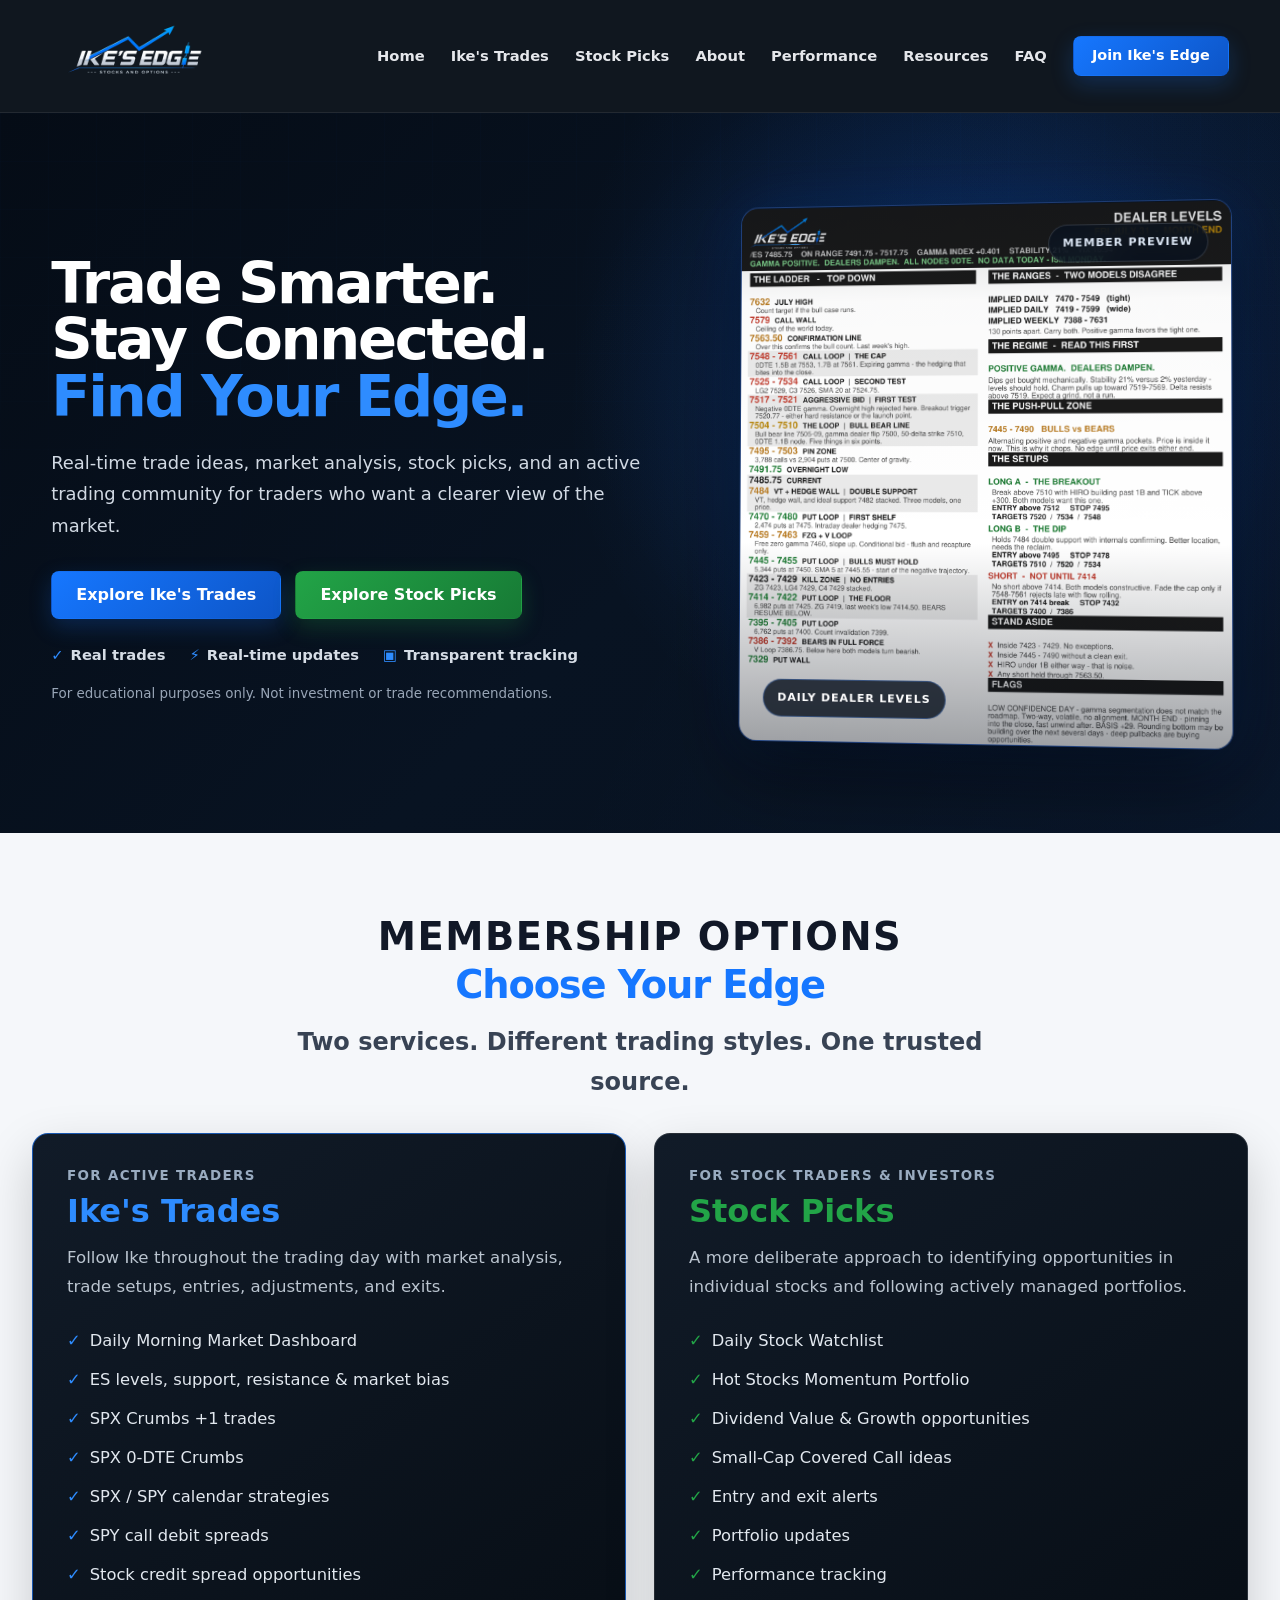
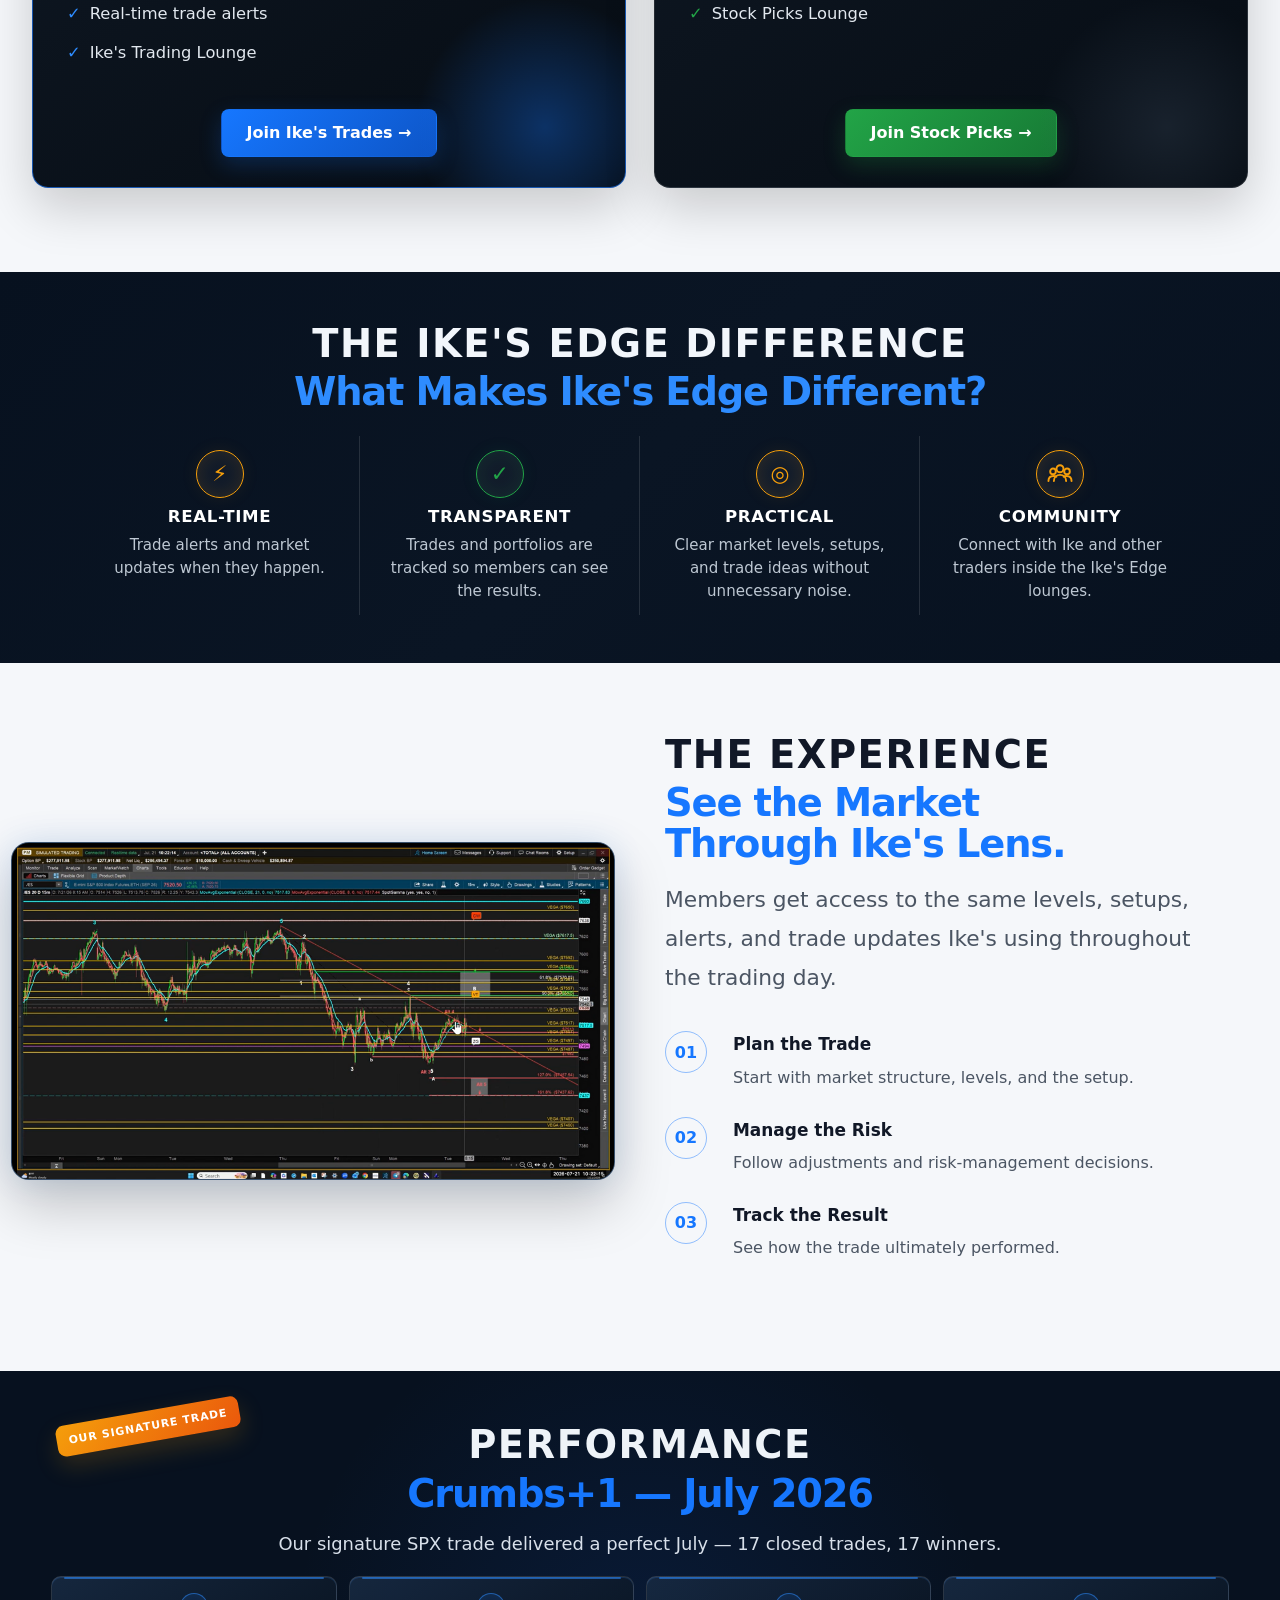
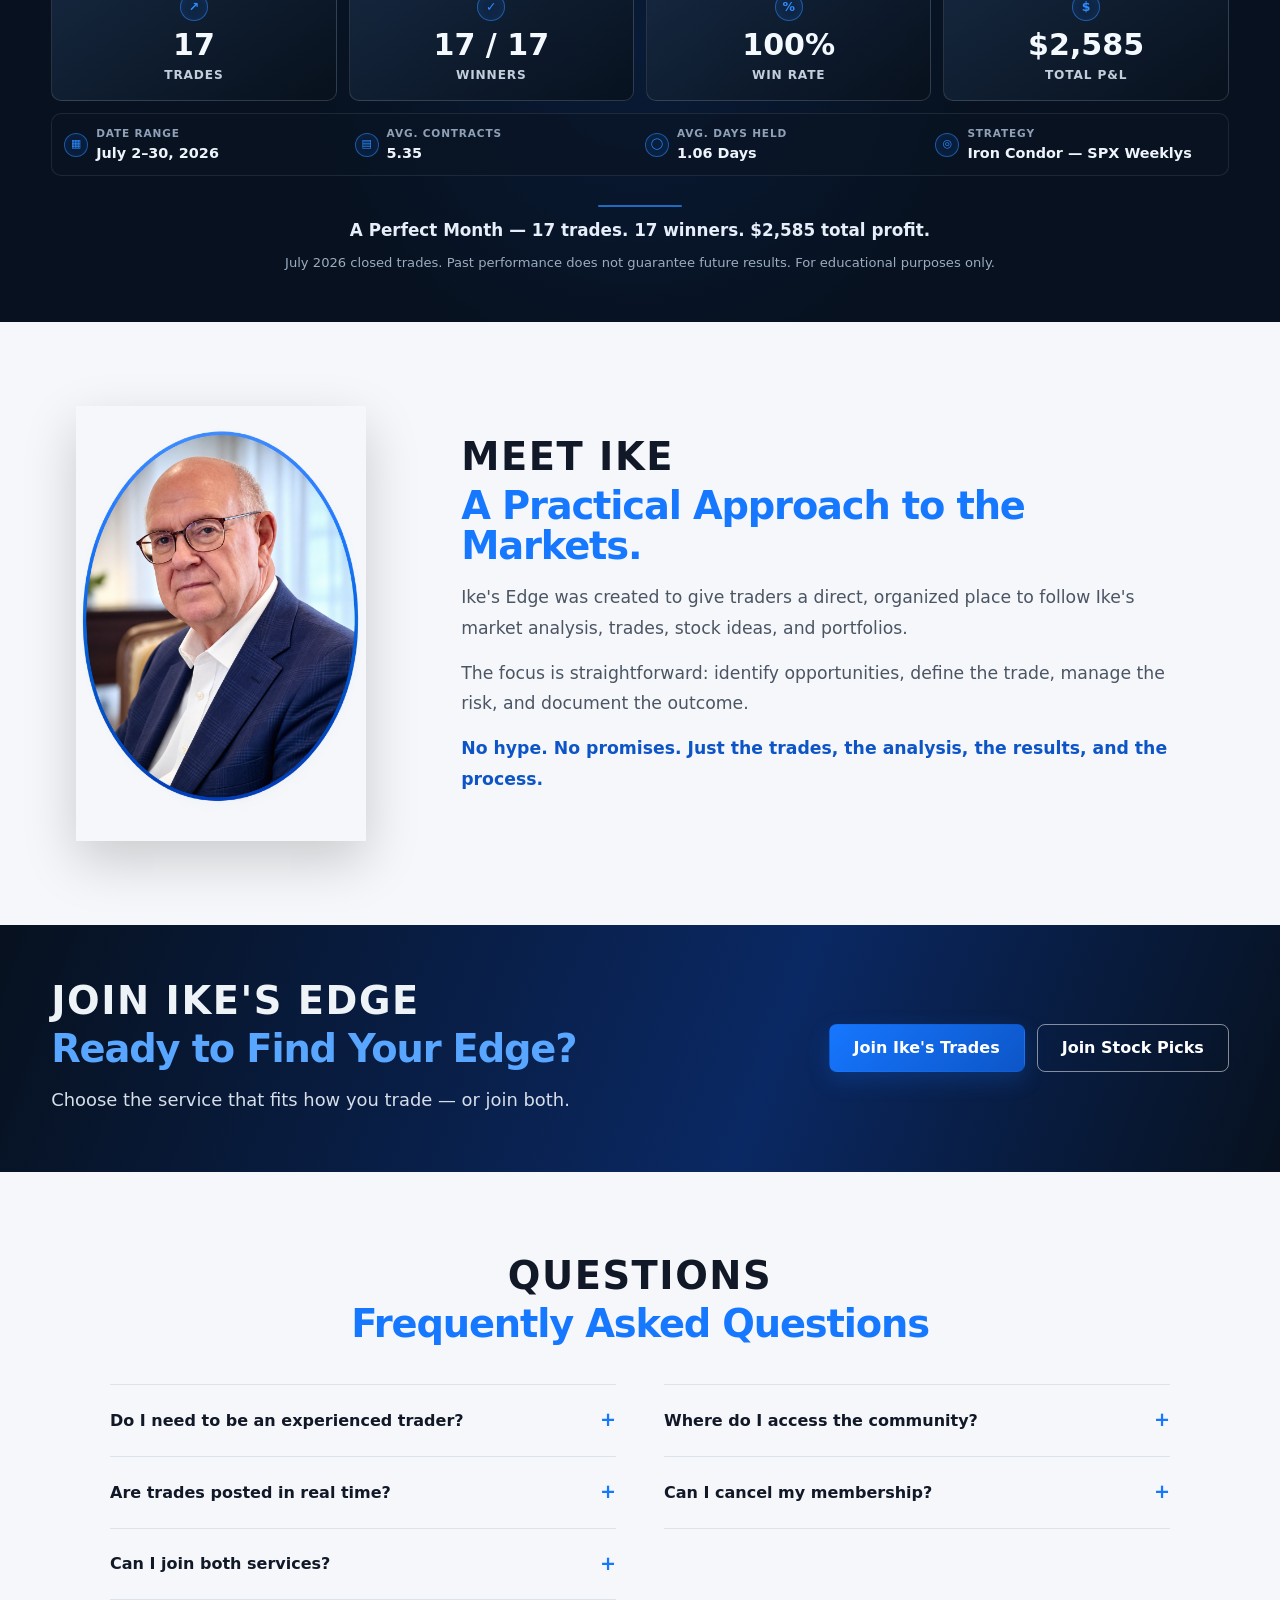
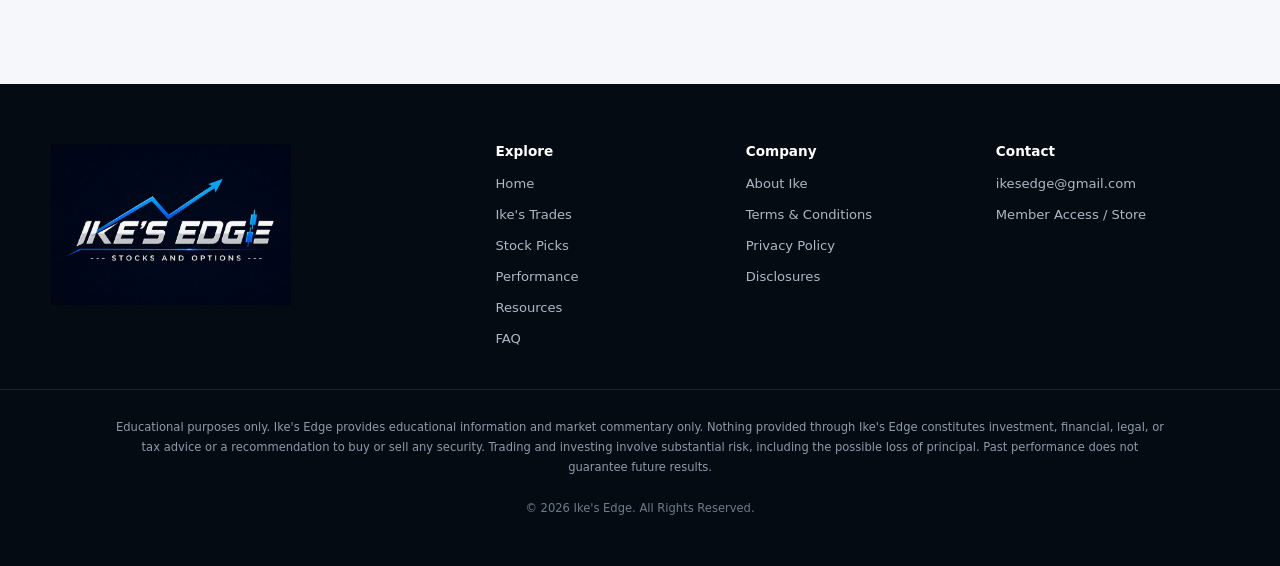
==== commit 8790a525: "Add legal and policy pages" ====
--- a/index.html
+++ b/index.html
@@ -705,18 +705,20 @@
 
       <div class="footer-links">
         <h4>Explore</h4>
+        <a href="index.html">Home</a>
         <a href="ikes-trades.html">Ike's Trades</a>
         <a href="stock-picks.html">Stock Picks</a>
         <a href="performance.html">Performance</a>
-        <a href="#faq">FAQ</a>
+        <a href="resources.html">Resources</a>
+        <a href="index.html#faq">FAQ</a>
       </div>
 
       <div class="footer-links">
         <h4>Company</h4>
-        <a href="#about">About Ike</a>
-        <a href="#">Terms &amp; Conditions</a>
-        <a href="#">Privacy Policy</a>
-        <a href="#">Disclosures</a>
+        <a href="index.html#about">About Ike</a>
+        <a href="terms.html">Terms &amp; Conditions</a>
+        <a href="privacy.html">Privacy Policy</a>
+        <a href="disclosures.html">Disclosures</a>
       </div>
 
       <div class="footer-links">
--- a/styles.css
+++ b/styles.css
@@ -2684,3 +2684,6 @@
 
 /* Resources detail page */
 .resources-hero,.resources-dark{background:#07111f;color:#fff}.resources-hero-grid,.resource-split{position:relative;z-index:1;display:grid;grid-template-columns:1fr 1fr;gap:50px;align-items:center;min-height:620px;padding:60px 0}.resources-hero h1{margin:14px 0 22px;font-size:clamp(3rem,4.5vw,4.75rem);line-height:.98}.resources-hero h1 span{color:var(--blue-bright)}.resources-hero p{color:#d1d9e3;font-size:1.1rem}.resource-dashboard,.resource-grid article,.community-grid article{padding:24px;border:1px solid var(--border-light);border-top:3px solid var(--blue);border-radius:8px}.resource-dashboard{display:grid;gap:12px;background:#0b1727;border-color:rgba(46,140,255,.35);box-shadow:var(--shadow)}.resource-dashboard span{padding:12px;background:rgba(255,255,255,.06);border-radius:6px}.resource-grid{display:grid;grid-template-columns:repeat(4,1fr);gap:16px}.resource-grid p,.community-grid p{margin-top:10px;font-size:.94rem}.resource-green{border-top-color:var(--green)!important}.resource-orange{border-top-color:var(--orange)!important}.resource-split{min-height:0}.resource-split img{max-height:480px;width:100%;object-fit:contain;border:1px solid rgba(255,255,255,.2);border-radius:10px}.resource-split ul{margin:18px 0;padding-left:20px}.resource-flow,.community-grid{display:grid;grid-template-columns:repeat(4,1fr);gap:18px}.resource-flow article{padding:22px;background:rgba(255,255,255,.06);border-top:3px solid var(--blue);border-radius:8px}.resource-flow p{color:#c9d3df;margin-top:8px}.community-grid{grid-template-columns:repeat(2,1fr)}.community-grid article{background:#0b1727;border-color:rgba(255,255,255,.15)}.resource-cta{display:flex;justify-content:center;margin-top:22px}@media(max-width:1024px){.resources-hero-grid,.resource-split{grid-template-columns:1fr;min-height:0}.resource-grid,.resource-flow{grid-template-columns:repeat(2,1fr)}}@media(max-width:760px){.resource-grid,.resource-flow,.community-grid{grid-template-columns:1fr}.resources-hero-grid{padding:48px 0}.resource-dashboard{padding:18px}}
+
+/* Legal and policy pages */
+.legal-hero{position:relative;overflow:hidden;background:#07111f;color:#fff}.legal-hero-inner{position:relative;z-index:1;max-width:980px;padding:92px 0 78px}.legal-hero h1{max-width:920px;margin:14px 0 18px;font-size:clamp(2.7rem,5vw,4.7rem);line-height:1.02}.legal-hero p{max-width:780px;color:#d1d9e3;font-size:1.1rem;line-height:1.7}.legal-layout{display:grid;grid-template-columns:260px minmax(0,1fr);gap:42px;align-items:start;max-width:1120px}.legal-layout-single{display:block;max-width:980px}.legal-toc{position:sticky;top:104px;display:grid;gap:10px;padding:20px;background:#fff;border:1px solid var(--border-light);border-top:3px solid var(--blue);border-radius:8px;box-shadow:0 14px 30px rgba(7,17,31,.08)}.legal-toc strong{color:var(--navy);font-size:.82rem;letter-spacing:.08em;text-transform:uppercase}.legal-toc a{color:#34465d;font-size:.94rem;line-height:1.35}.legal-toc a:hover{color:var(--blue)}.legal-content{max-width:960px;color:#243449;font-size:1.02rem;line-height:1.78}.legal-content p,.legal-content li{color:#34465d}.legal-content a{color:var(--blue);font-weight:700}.legal-section{padding:28px 0;border-bottom:1px solid var(--border-light);scroll-margin-top:110px}.legal-section:first-of-type{padding-top:0}.legal-section:last-child{border-bottom:0}.legal-section h2{margin:0 0 14px;color:var(--navy);font-size:clamp(1.5rem,2.1vw,2rem);line-height:1.25}.legal-section h3{margin:22px 0 8px;color:var(--navy);font-size:1.04rem;line-height:1.35;text-transform:uppercase;letter-spacing:.04em}.legal-section ul{display:grid;gap:9px;margin:12px 0 0;padding-left:22px}.legal-status-note,.legal-updated,.legal-card{border-radius:8px}.legal-status-note{margin:0 0 26px;padding:14px 16px;background:#fff5df;border:1px solid rgba(241,164,41,.35);color:#704800;font-weight:700}.legal-updated{display:flex;flex-wrap:wrap;gap:10px;margin-bottom:14px}.legal-updated span{padding:10px 12px;background:#eef5ff;border:1px solid rgba(46,140,255,.2);color:#183657;font-weight:700}.legal-caps{padding:18px;background:#f6f8fb;border-left:4px solid var(--orange);font-size:.96rem;line-height:1.72;letter-spacing:.01em}.legal-card{padding:32px;background:#fff;border:1px solid var(--border-light);border-top:3px solid var(--blue);box-shadow:0 14px 30px rgba(7,17,31,.08)}.legal-link-list{display:flex;flex-wrap:wrap;gap:12px;margin:22px 0}.legal-link-list a{display:inline-flex;align-items:center;justify-content:center;min-height:44px;padding:10px 16px;background:var(--blue);color:#fff;border-radius:6px}.legal-link-list a:hover{background:var(--navy);color:#fff}.legal-note{font-weight:700}.legal-contact{font-style:normal;color:#34465d;line-height:1.85}@media(max-width:900px){.legal-layout{grid-template-columns:1fr}.legal-toc{position:static}.legal-hero-inner{padding:64px 0 56px}.legal-section{scroll-margin-top:90px}}@media(max-width:560px){.legal-hero h1{font-size:clamp(2.4rem,12vw,3rem)}.legal-content{font-size:1rem}.legal-card{padding:24px}.legal-link-list a{width:100%}}
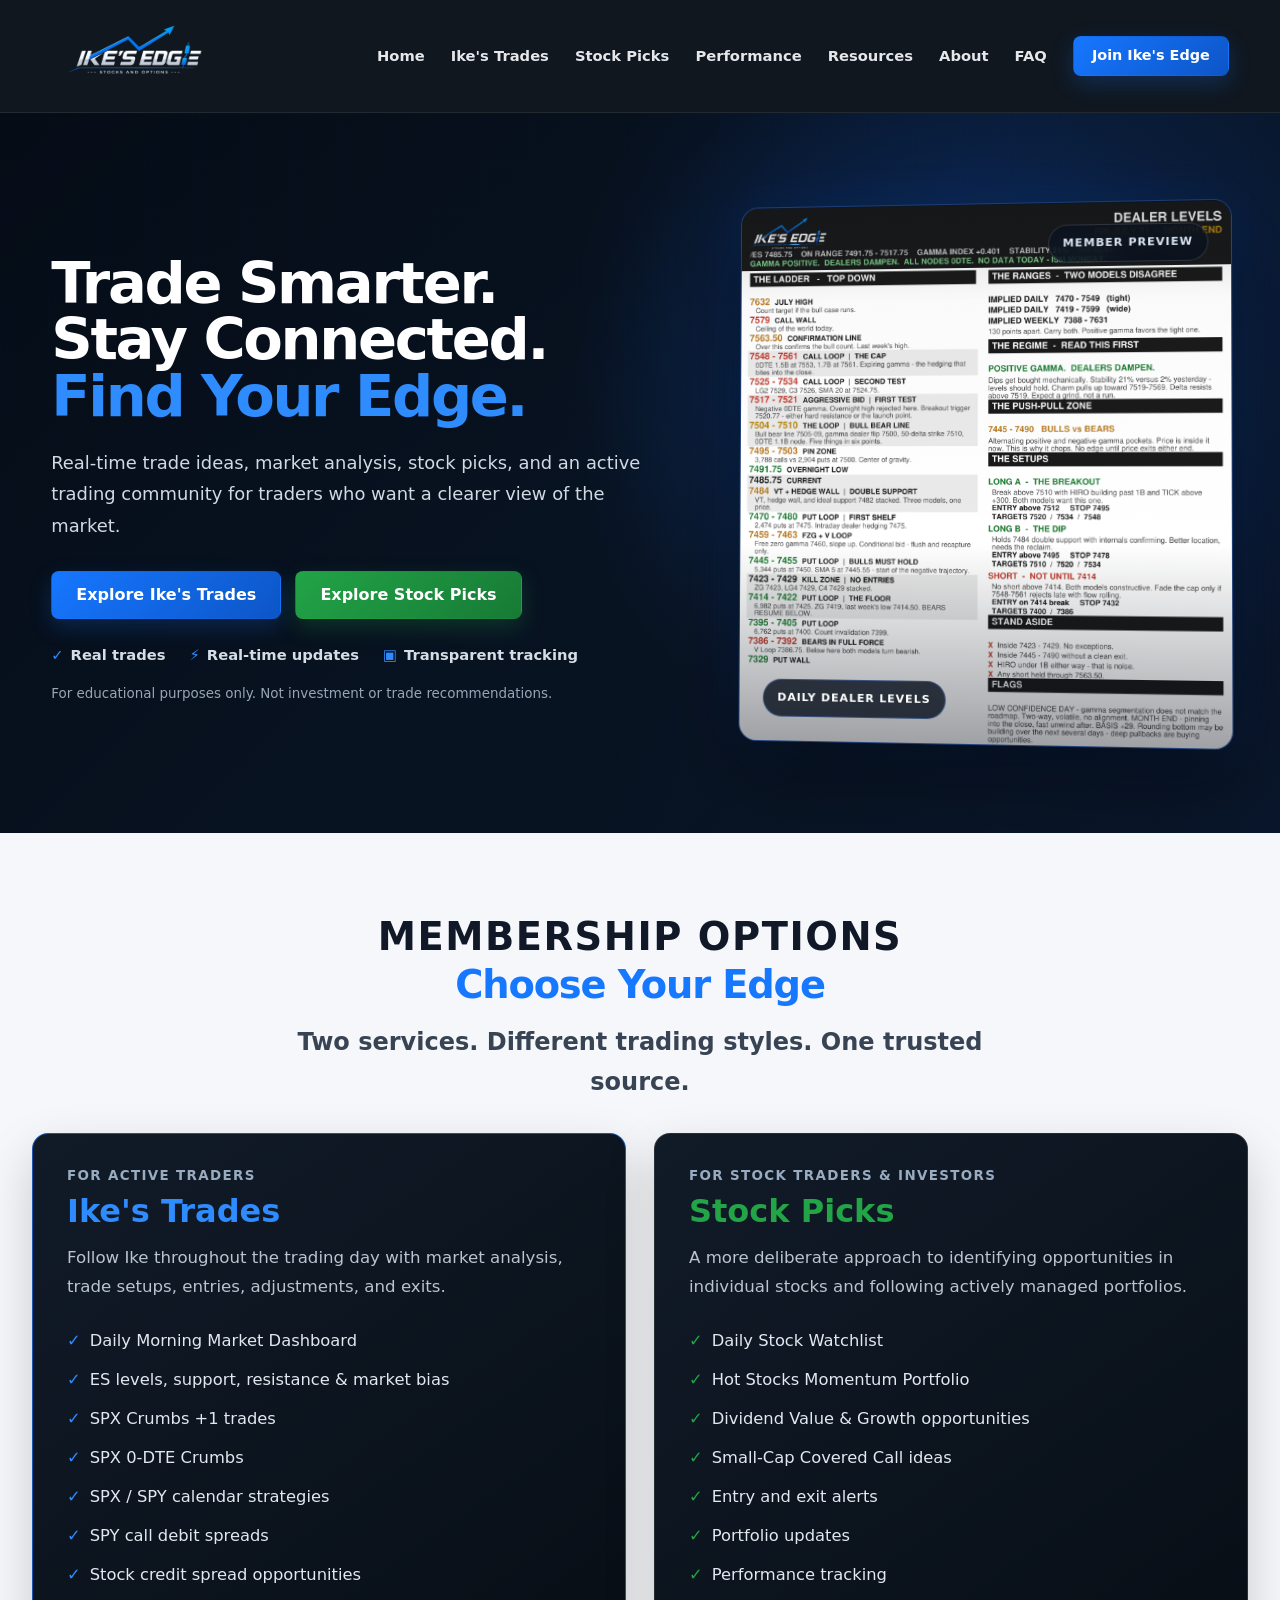
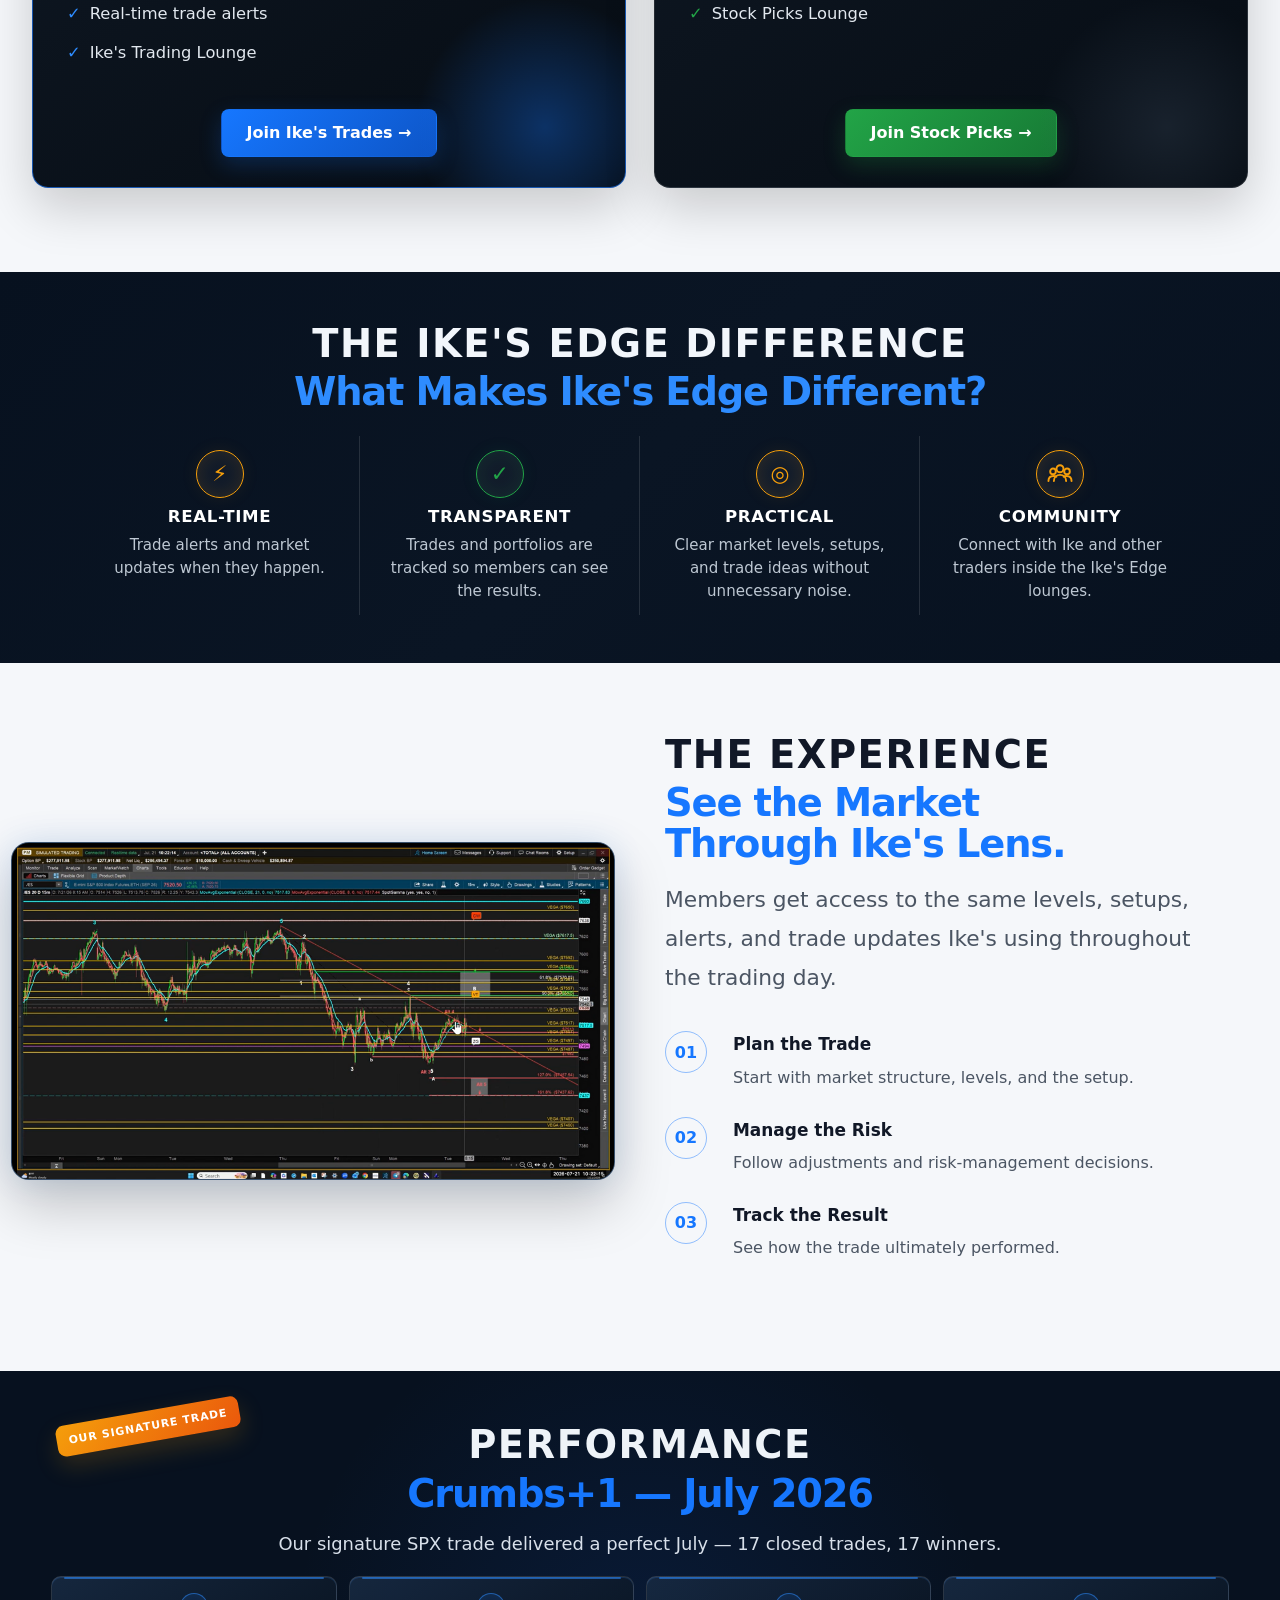
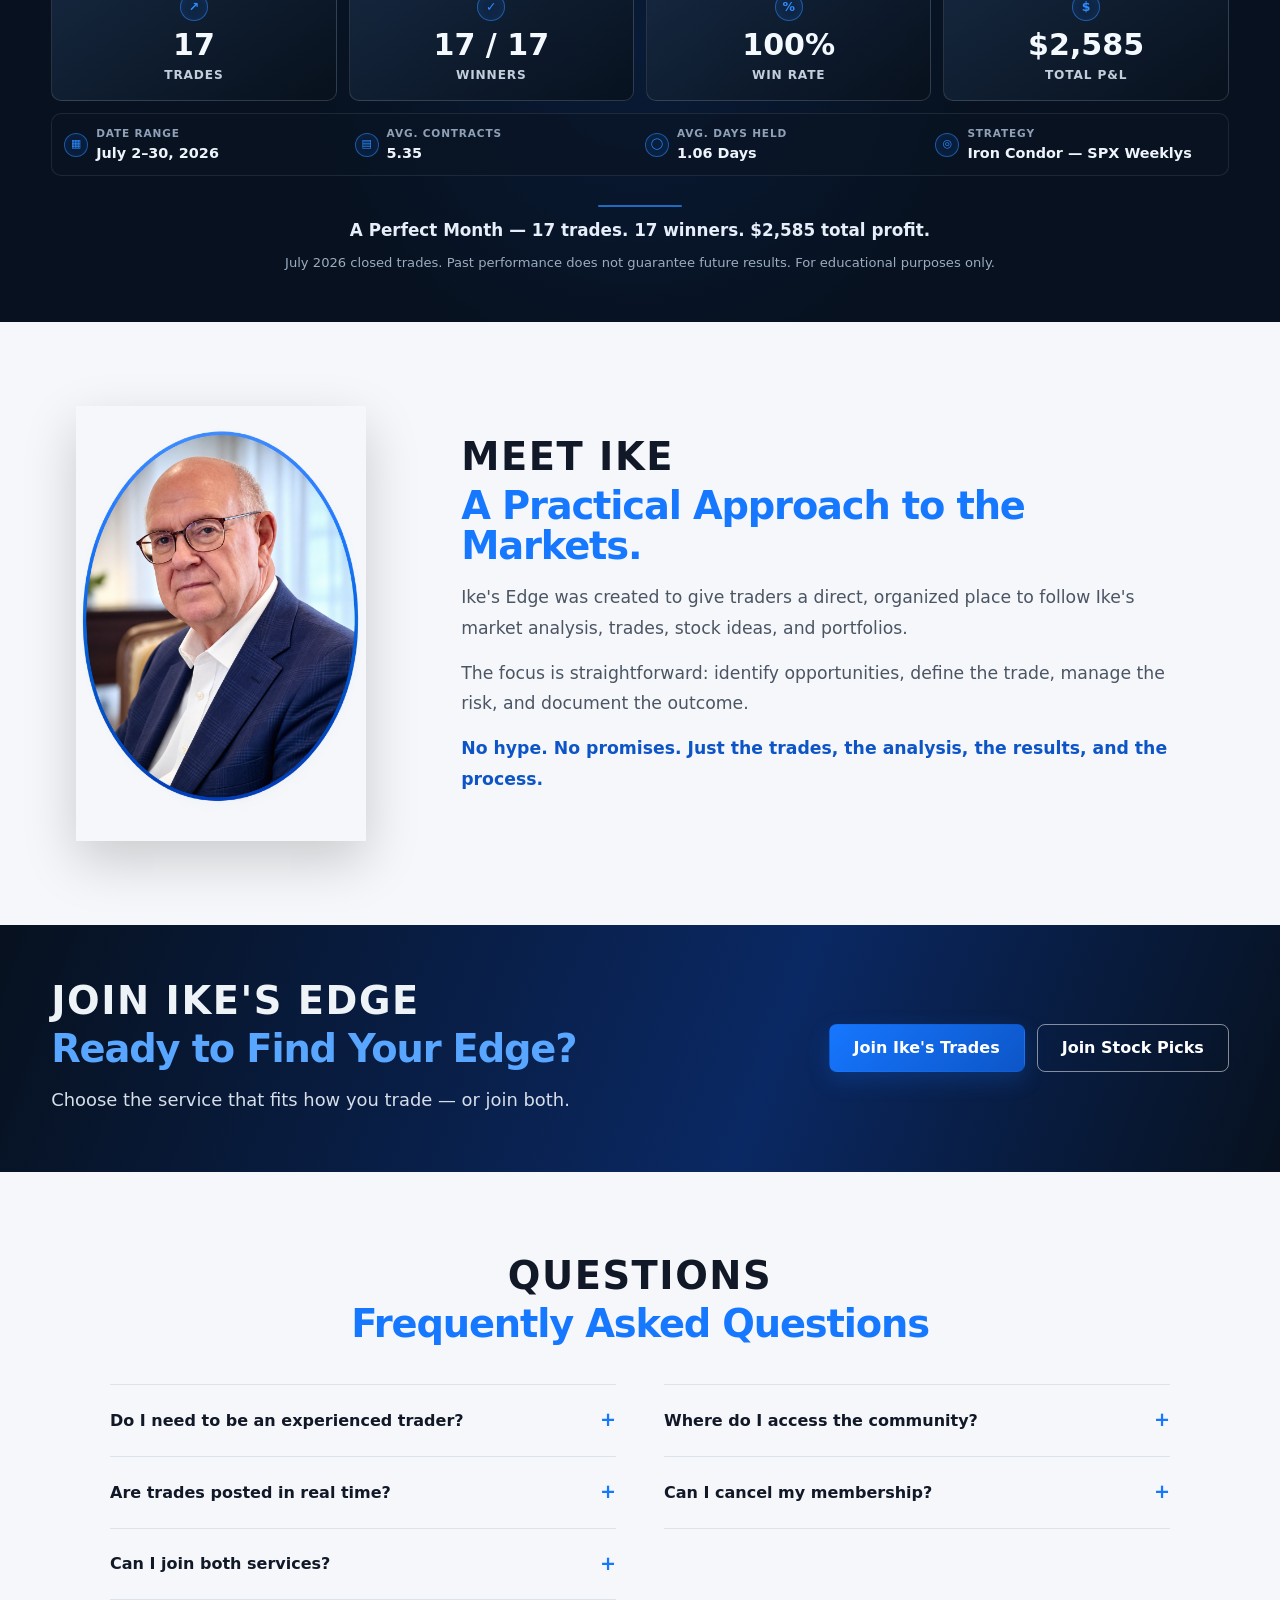
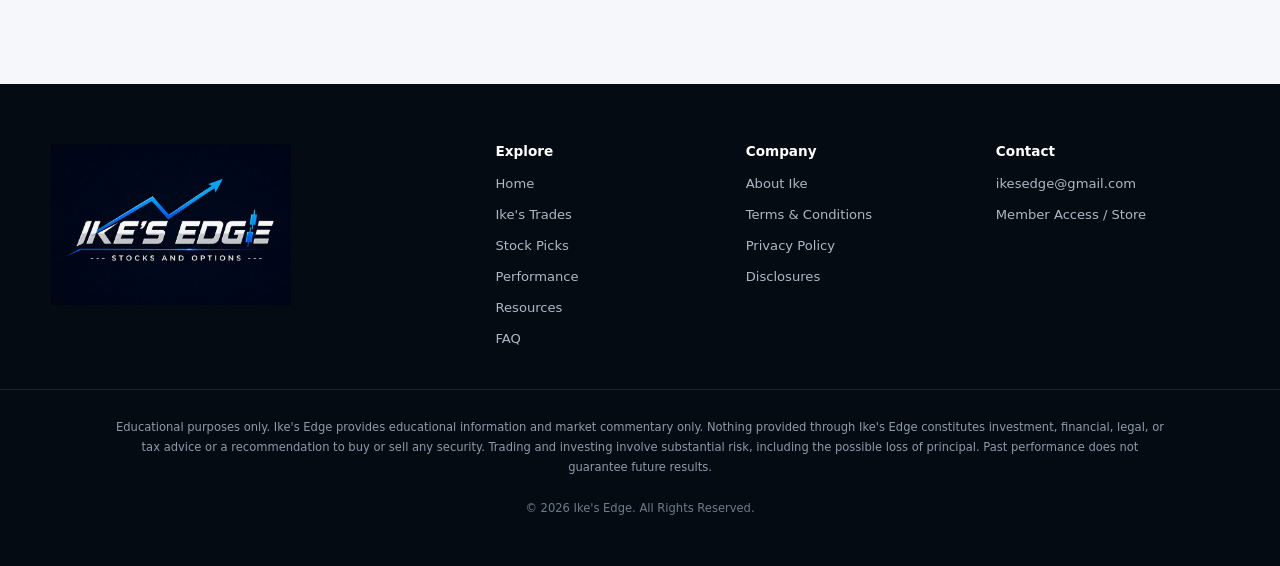
==== commit 9b170eb4: "Complete V1 baseline" ====
--- a/index.html
+++ b/index.html
@@ -39,15 +39,20 @@
       </button>
 
       <nav class="main-nav" id="mainNav">
-        <a href="#home">Home</a>
+        <a href="index.html">Home</a>
         <a href="ikes-trades.html">Ike's Trades</a>
         <a href="stock-picks.html">Stock Picks</a>
-        <a href="#about">About</a>
         <a href="performance.html">Performance</a>
         <a href="resources.html">Resources</a>
-        <a href="#faq">FAQ</a>
-
-        <a href="#services" class="button button-small">
+        <a href="index.html#about">About</a>
+        <a href="index.html#faq">FAQ</a>
+
+        <a
+          href="https://www.whop.com/ikesedge"
+          class="button button-small"
+          target="_blank"
+          rel="noopener noreferrer"
+        >
           Join Ike's Edge
         </a>
       </nav>
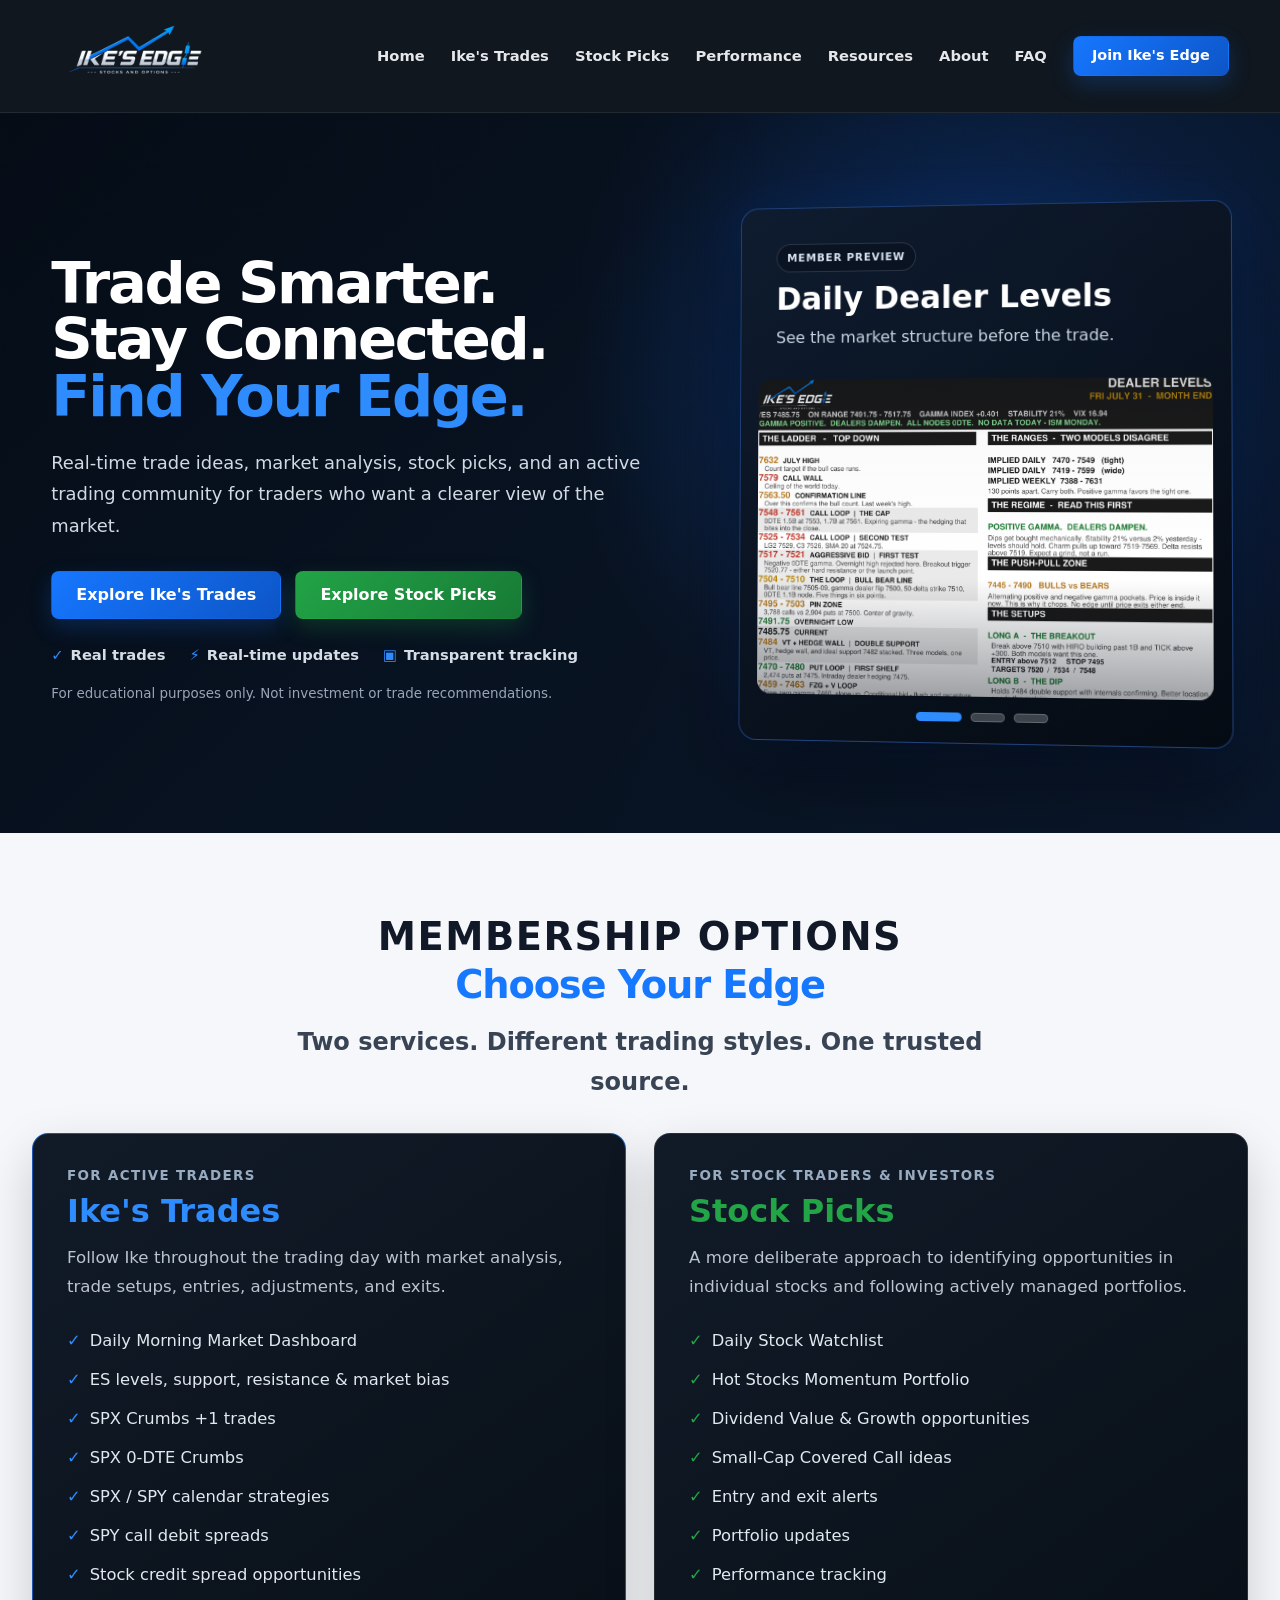
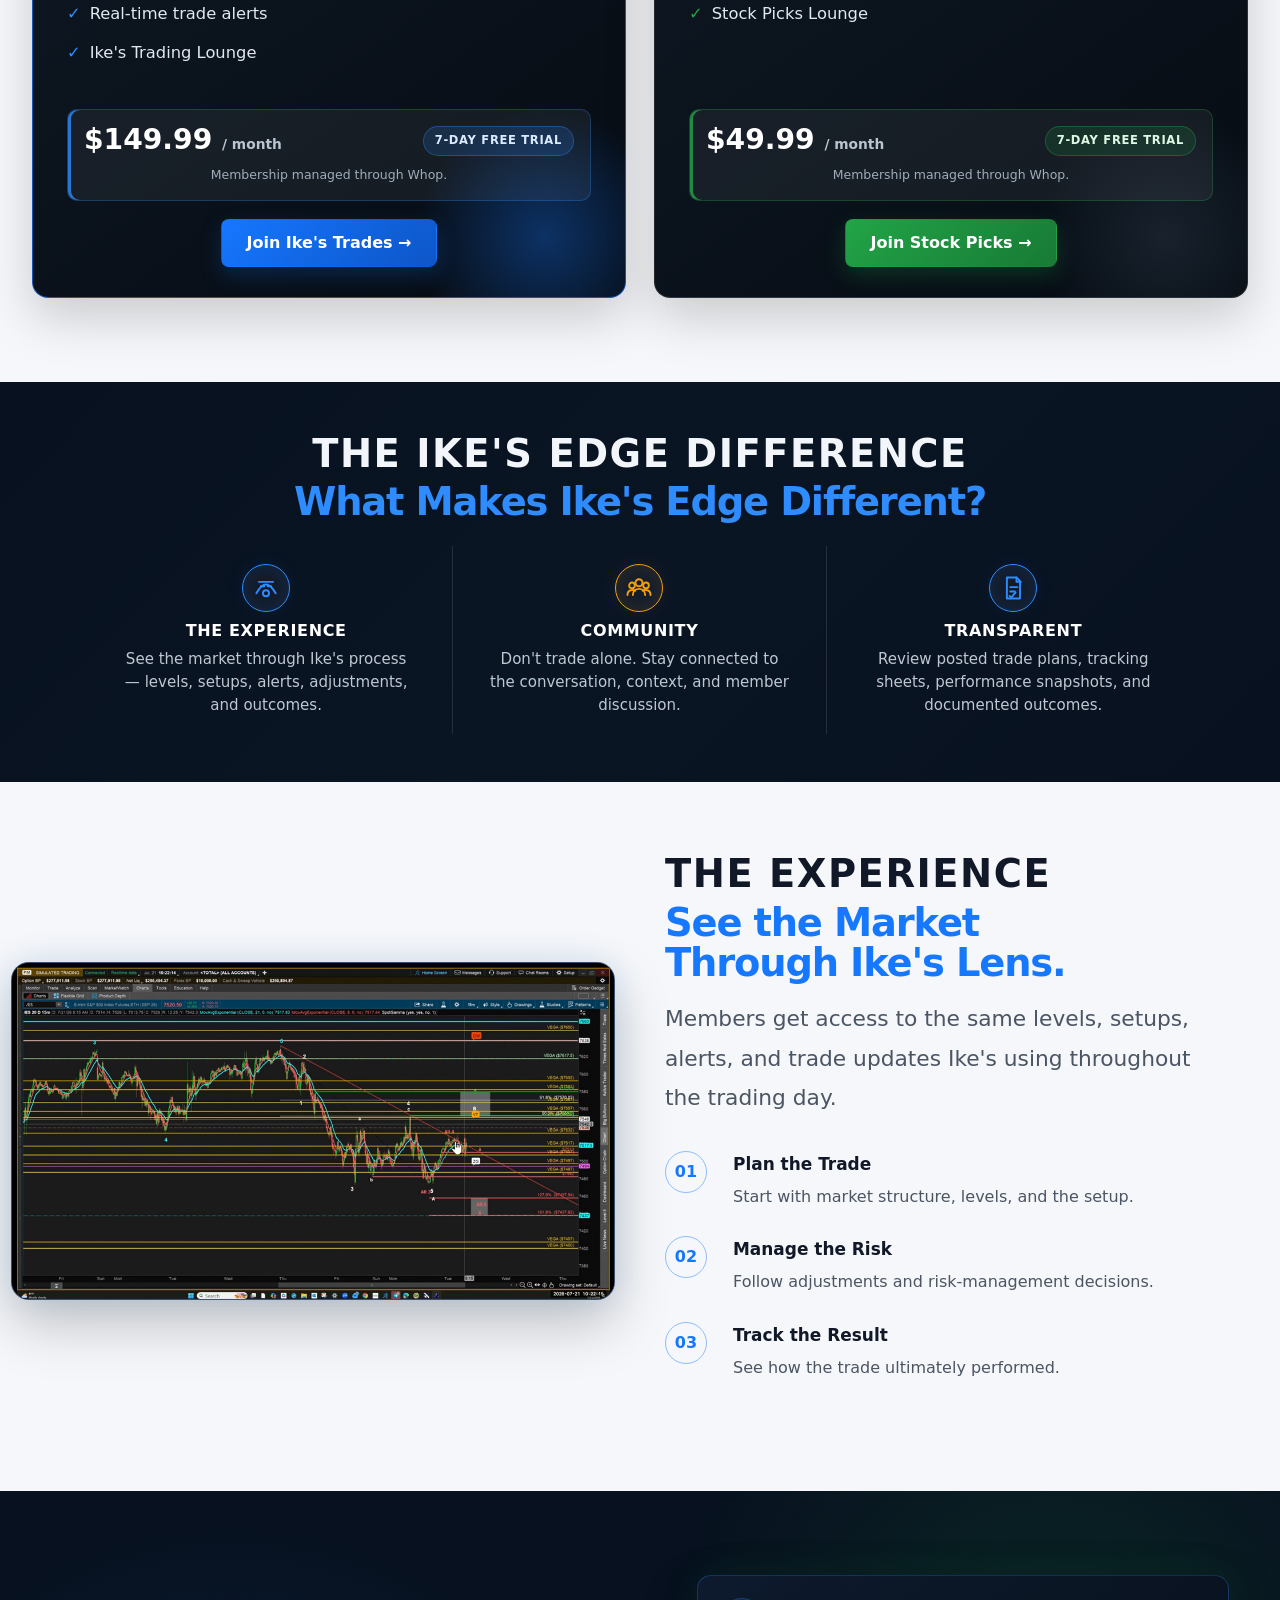
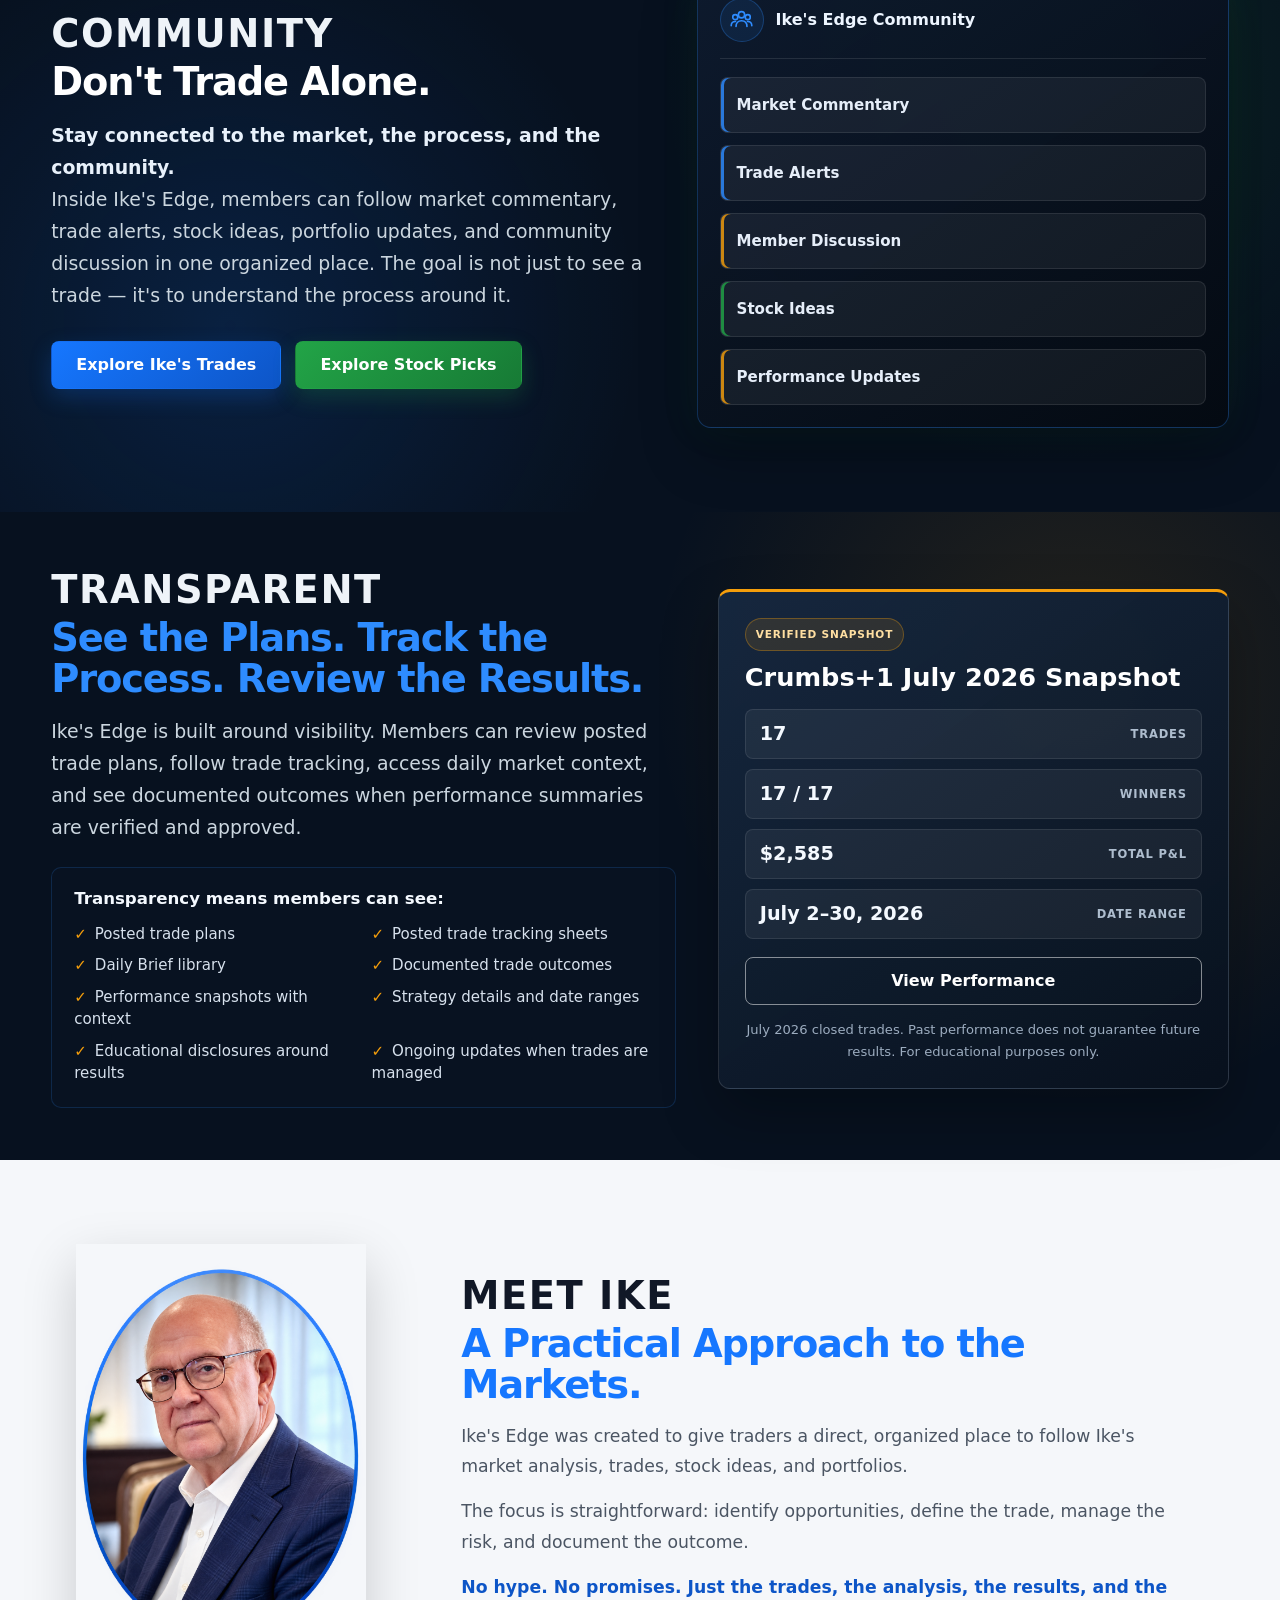
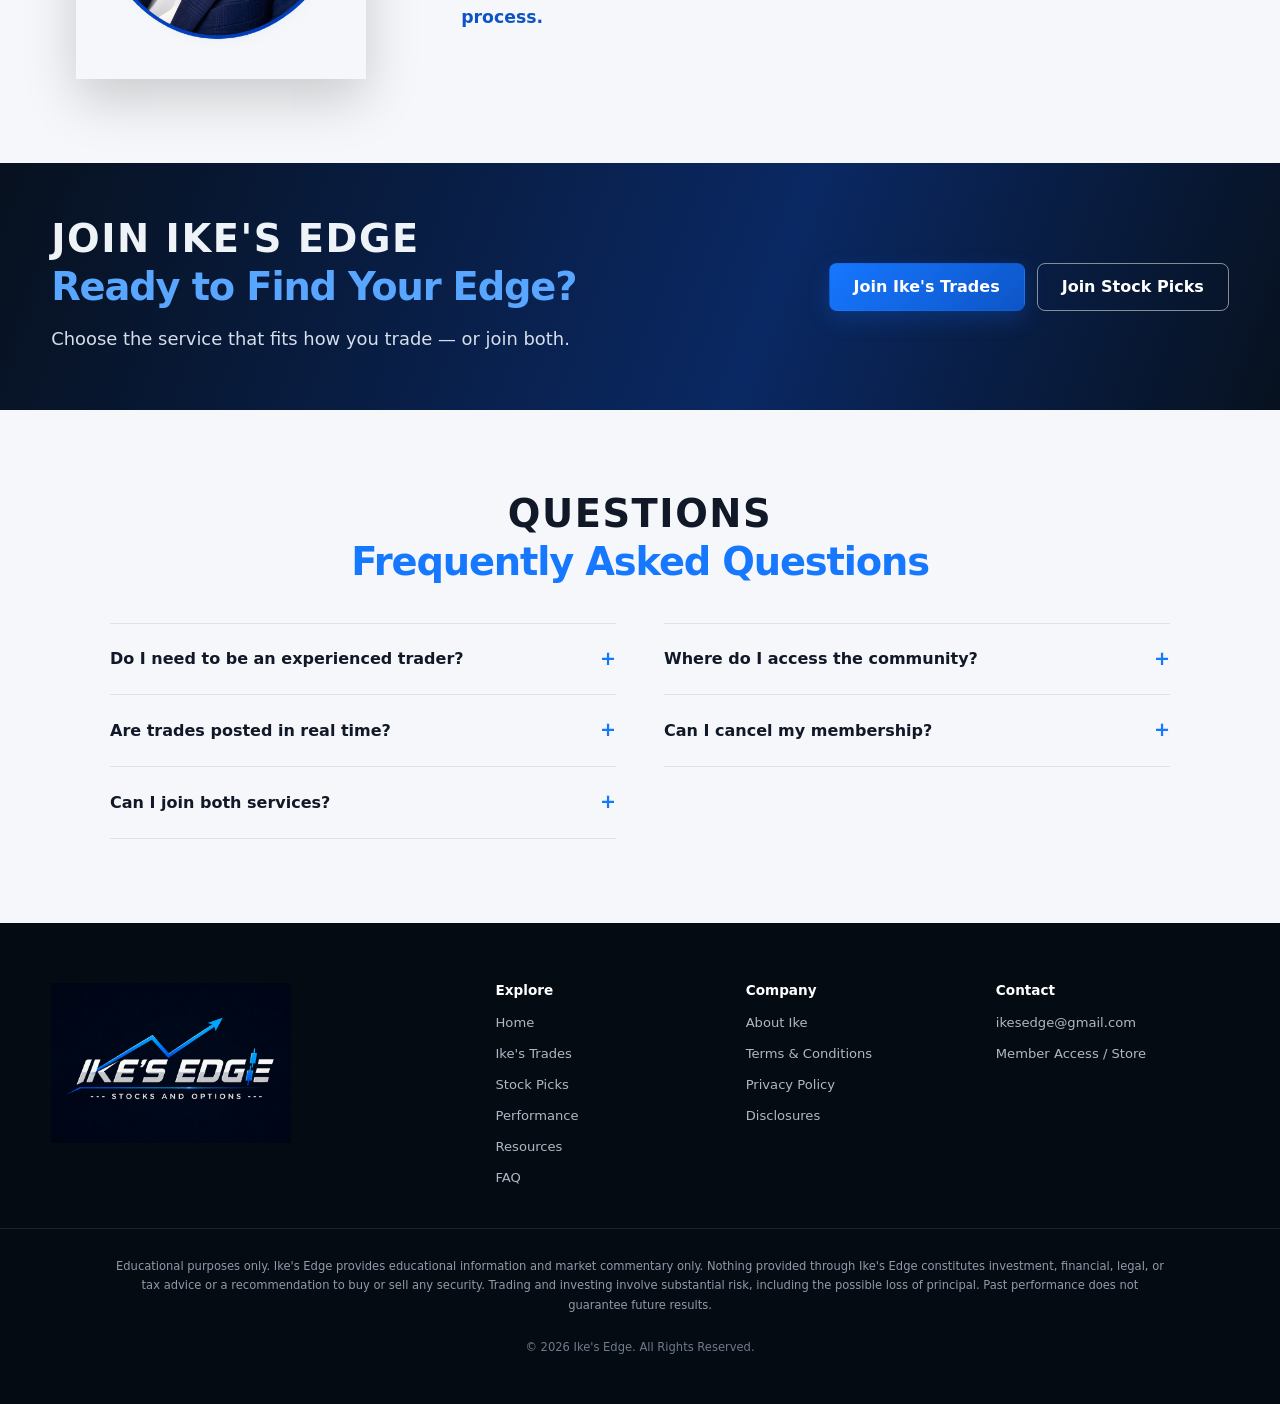
==== commit a152a15f: "Refine homepage community and transparency sections" ====
--- a/index.html
+++ b/index.html
@@ -120,14 +120,74 @@
 
         <div class="hero-visual">
 
-          <div class="dashboard-card dealer-preview-frame">
-            <span class="preview-badge">Daily Dealer Levels</span>
-            <span class="preview-badge preview-badge-secondary">Member Preview</span>
-            <img
-              src="images/ikes-dealer-levels-preview.png"
-              alt="Ike's Edge Dealer Levels preview"
-              class="dealer-preview-image"
-            />
+          <div
+            class="rotating-hero-card"
+            data-rotating-panels
+            data-rotation-interval="4000"
+            aria-label="Featured Ike's Edge previews"
+          >
+            <div class="rotating-panel-track">
+              <article class="rotating-panel is-active" data-panel>
+                <div class="panel-copy">
+                  <span class="panel-kicker">Member Preview</span>
+                  <h2>Daily Dealer Levels</h2>
+                  <p>See the market structure before the trade.</p>
+                </div>
+
+                <div class="panel-image-frame dealer-preview-frame">
+                  <img
+                    src="images/ikes-dealer-levels-preview.png"
+                    alt="Ike's Edge Dealer Levels preview"
+                    class="dealer-preview-image"
+                  />
+                </div>
+              </article>
+
+              <article class="rotating-panel" data-panel>
+                <div class="panel-copy">
+                  <span class="panel-kicker">7-Day Free Trial</span>
+                  <h2>Try Ike's Edge Free for 7 Days</h2>
+                  <p>Explore the community, resources, and trade ideas before you decide.</p>
+                </div>
+
+                <div class="promo-panel-card">
+                  <span>Start Free Trial</span>
+                  <a
+                    href="https://www.whop.com/ikesedge"
+                    target="_blank"
+                    rel="noopener noreferrer"
+                    aria-label="Start Ike's Edge free trial on Whop"
+                  >
+                    Start Free Trial
+                  </a>
+                </div>
+              </article>
+
+              <article class="rotating-panel" data-panel>
+                <div class="panel-copy">
+                  <span class="panel-kicker">Our Signature Trade</span>
+                  <h2>Crumbs+1 &mdash; Our Signature SPX Trade</h2>
+                  <p>Defined structure. Documented process. Risk-managed execution.</p>
+                </div>
+
+                <div class="performance-mini-card">
+                  <div><strong>17</strong><span>Trades</span></div>
+                  <div><strong>17 / 17</strong><span>Winners</span></div>
+                  <div><strong>$2,585</strong><span>Total P&amp;L</span></div>
+                  <div><strong>July 2026</strong><span>Closed Trades</span></div>
+                </div>
+
+                <p class="panel-disclosure">
+                  Past performance does not guarantee future results. Educational purposes only.
+                </p>
+              </article>
+            </div>
+
+            <div class="rotating-panel-indicators" aria-label="Select featured preview">
+              <button type="button" class="is-active" data-panel-indicator aria-label="Show Daily Dealer Levels"></button>
+              <button type="button" data-panel-indicator aria-label="Show 7-Day Free Trial"></button>
+              <button type="button" data-panel-indicator aria-label="Show Crumbs+1 Signature Trade"></button>
+            </div>
           </div>
 
         </div>
@@ -180,6 +240,14 @@
               <li>Ike's Trading Lounge</li>
             </ul>
 
+            <div class="product-card-pricing product-card-pricing-blue">
+              <div class="product-card-pricing-top">
+                <div class="product-card-price">$149.99 <span>/ month</span></div>
+                <span class="product-card-trial">7-Day Free Trial</span>
+              </div>
+              <p>Membership managed through Whop.</p>
+            </div>
+
             <a
               href="https://whop.com/joined/ikesedge/products/ikes-trades/"
               class="button product-card-button"
@@ -215,6 +283,14 @@
               <li>Stock Picks Lounge</li>
             </ul>
 
+            <div class="product-card-pricing product-card-pricing-green">
+              <div class="product-card-pricing-top">
+                <div class="product-card-price">$49.99 <span>/ month</span></div>
+                <span class="product-card-trial">7-Day Free Trial</span>
+              </div>
+              <p>Membership managed through Whop.</p>
+            </div>
+
             <a
               href="https://whop.com/joined/ikesedge/products/stockpicks/"
               class="button button-green product-card-button"
@@ -247,42 +323,29 @@
         </div>
 
 
-        <div class="benefit-grid">
-
-          <div class="benefit-card">
-            <div class="benefit-icon benefit-icon-orange">&#9889;</div>
-
-            <h3>Real-Time</h3>
+        <div class="benefit-grid difference-pillar-grid">
+
+          <div class="benefit-card difference-pillar">
+            <div class="benefit-icon benefit-icon-blue" aria-hidden="true">
+              <svg class="benefit-icon-svg" viewBox="0 0 32 32" focusable="false">
+                <path d="M5 22c4-7 8-10 11-10s7 3 11 10" />
+                <circle cx="16" cy="22" r="3.5" />
+                <path d="M8 9h16" />
+                <path d="M10 14h4" />
+                <path d="M18 14h4" />
+              </svg>
+            </div>
+
+            <h3>The Experience</h3>
 
             <p>
-              Trade alerts and market updates when they happen.
+              See the market through Ike's process &mdash; levels, setups,
+              alerts, adjustments, and outcomes.
             </p>
           </div>
 
 
-          <div class="benefit-card">
-            <div class="benefit-icon benefit-icon-green">&#10003;</div>
-
-            <h3>Transparent</h3>
-
-            <p>
-              Trades and portfolios are tracked so members can see the results.
-            </p>
-          </div>
-
-
-          <div class="benefit-card">
-            <div class="benefit-icon benefit-icon-orange">&#9678;</div>
-
-            <h3>Practical</h3>
-
-            <p>
-              Clear market levels, setups, and trade ideas without unnecessary noise.
-            </p>
-          </div>
-
-
-          <div class="benefit-card">
+          <div class="benefit-card difference-pillar">
             <div class="benefit-icon benefit-icon-orange" aria-hidden="true">
               <svg class="benefit-icon-svg" viewBox="0 0 32 32" focusable="false">
                 <circle cx="16" cy="10" r="4" />
@@ -297,7 +360,28 @@
             <h3>Community</h3>
 
             <p>
-              Connect with Ike and other traders inside the Ike's Edge lounges.
+              Don't trade alone. Stay connected to the conversation, context,
+              and member discussion.
+            </p>
+          </div>
+
+
+          <div class="benefit-card difference-pillar">
+            <div class="benefit-icon benefit-icon-blue" aria-hidden="true">
+              <svg class="benefit-icon-svg" viewBox="0 0 32 32" focusable="false">
+                <path d="M9 4h11l4 4v20H9z" />
+                <path d="M20 4v5h5" />
+                <path d="M13 15h8" />
+                <path d="M13 20h5" />
+                <path d="M12 25l2 2 5-6" />
+              </svg>
+            </div>
+
+            <h3>Transparent</h3>
+
+            <p>
+              Review posted trade plans, tracking sheets, performance
+              snapshots, and documented outcomes.
             </p>
           </div>
 
@@ -391,87 +475,150 @@
     </section>
 
 
-
     <!-- =========================
-         RESULTS
+         COMMUNITY
     ========================== -->
-    <section class="section results-section" id="results">
+    <section class="section community-section">
+
+      <div class="container community-home-grid">
+
+        <div class="community-home-content section-heading-pair section-heading-pair-dark section-heading-pair-inline">
+
+          <span class="eyebrow">COMMUNITY</span>
+
+          <h2>Don't Trade Alone.</h2>
+
+          <p class="community-subheading">
+            Stay connected to the market, the process, and the community.
+          </p>
+
+          <p>
+            Inside Ike's Edge, members can follow market commentary, trade
+            alerts, stock ideas, portfolio updates, and community discussion in
+            one organized place. The goal is not just to see a trade &mdash;
+            it's to understand the process around it.
+          </p>
+
+          <div class="hero-buttons">
+            <a href="ikes-trades.html" class="button">
+              Explore Ike's Trades
+            </a>
+
+            <a href="stock-picks.html" class="button button-green">
+              Explore Stock Picks
+            </a>
+          </div>
+
+        </div>
+
+
+        <div class="community-mockup-panel" aria-label="Ike's Edge community areas">
+          <div class="community-mockup-header">
+            <span class="community-icon" aria-hidden="true">
+              <svg viewBox="0 0 32 32" focusable="false">
+                <circle cx="16" cy="10" r="4" />
+                <circle cx="8" cy="13" r="3.2" />
+                <circle cx="24" cy="13" r="3.2" />
+                <path d="M9 25c0-4.5 2.8-7.4 7-7.4s7 2.9 7 7.4" />
+                <path d="M2.8 24c0-3.3 2.2-5.5 5.5-5.5" />
+                <path d="M23.7 18.5c3.3 0 5.5 2.2 5.5 5.5" />
+              </svg>
+            </span>
+            <strong>Ike's Edge Community</strong>
+          </div>
+
+          <div class="community-mockup-list">
+            <span class="community-mockup-blue">Market Commentary</span>
+            <span class="community-mockup-blue">Trade Alerts</span>
+            <span class="community-mockup-orange">Member Discussion</span>
+            <span class="community-mockup-green">Stock Ideas</span>
+            <span class="community-mockup-orange">Performance Updates</span>
+          </div>
+        </div>
+
+      </div>
+    </section>
+
+
+
+    <!-- =========================
+         TRANSPARENCY
+    ========================== -->
+    <section class="section transparency-section" id="results">
 
       <div class="container">
 
-        <div class="signature-ribbon">OUR SIGNATURE TRADE</div>
-
-        <div class="section-heading section-heading-pair section-heading-pair-dark performance-heading">
-
-          <span class="eyebrow">PERFORMANCE</span>
-
-          <h2>Crumbs+1 &mdash; July 2026</h2>
-
-          <p>
-            Our signature SPX trade delivered a perfect July &mdash; 17 closed trades, 17 winners.
-          </p>
-
-        </div>
-
-
-        <div class="metrics-grid">
-
-          <div class="metric-card">
-            <span class="performance-icon" aria-hidden="true">&#8599;</span>
-            <span class="metric-value">17</span>
-            <span class="metric-label">Trades</span>
-          </div>
-
-          <div class="metric-card">
-            <span class="performance-icon" aria-hidden="true">&#10003;</span>
-            <span class="metric-value">17 / 17</span>
-            <span class="metric-label">Winners</span>
-          </div>
-
-          <div class="metric-card">
-            <span class="performance-icon" aria-hidden="true">%</span>
-            <span class="metric-value">100%</span>
-            <span class="metric-label">Win Rate</span>
-          </div>
-
-          <div class="metric-card">
-            <span class="performance-icon" aria-hidden="true">$</span>
-            <span class="metric-value">$2,585</span>
-            <span class="metric-label">Total P&amp;L</span>
-          </div>
-
-        </div>
-
-        <div class="performance-detail-strip">
-          <div class="performance-detail-item">
-            <span class="performance-icon performance-icon-small" aria-hidden="true">&#9638;</span>
-            <span class="performance-detail-label">Date Range</span>
-            <span class="performance-detail-value">July 2&ndash;30, 2026</span>
-          </div>
-          <div class="performance-detail-item">
-            <span class="performance-icon performance-icon-small" aria-hidden="true">&#9636;</span>
-            <span class="performance-detail-label">Avg. Contracts</span>
-            <span class="performance-detail-value">5.35</span>
-          </div>
-          <div class="performance-detail-item">
-            <span class="performance-icon performance-icon-small" aria-hidden="true">&#9711;</span>
-            <span class="performance-detail-label">Avg. Days Held</span>
-            <span class="performance-detail-value">1.06 Days</span>
-          </div>
-          <div class="performance-detail-item">
-            <span class="performance-icon performance-icon-small" aria-hidden="true">&#9678;</span>
-            <span class="performance-detail-label">Strategy</span>
-            <span class="performance-detail-value">Iron Condor &mdash; SPX Weeklys</span>
-          </div>
-        </div>
-
-        <p class="performance-statement">
-          A Perfect Month &mdash; 17 trades. 17 winners. $2,585 total profit.
-        </p>
-
-        <p class="performance-disclosure">
-          July 2026 closed trades. Past performance does not guarantee future results. For educational purposes only.
-        </p>
+        <div class="transparency-grid">
+
+          <div class="transparency-copy section-heading-pair section-heading-pair-dark section-heading-pair-inline">
+
+            <span class="eyebrow">TRANSPARENT</span>
+
+            <h2>See the Plans. Track the Process. Review the Results.</h2>
+
+            <p>
+              Ike's Edge is built around visibility. Members can review posted
+              trade plans, follow trade tracking, access daily market context,
+              and see documented outcomes when performance summaries are
+              verified and approved.
+            </p>
+
+            <div class="transparency-list-panel">
+              <h3>Transparency means members can see:</h3>
+
+              <ul class="transparency-list">
+                <li>Posted trade plans</li>
+                <li>Posted trade tracking sheets</li>
+                <li>Daily Brief library</li>
+                <li>Documented trade outcomes</li>
+                <li>Performance snapshots with context</li>
+                <li>Strategy details and date ranges</li>
+                <li>Educational disclosures around results</li>
+                <li>Ongoing updates when trades are managed</li>
+              </ul>
+            </div>
+
+          </div>
+
+
+          <aside class="transparency-snapshot" aria-label="Crumbs+1 July 2026 performance snapshot">
+            <span class="snapshot-label">Verified Snapshot</span>
+
+            <h3>Crumbs+1 July 2026 Snapshot</h3>
+
+            <div class="transparency-snapshot-metrics">
+              <div>
+                <strong>17</strong>
+                <span>Trades</span>
+              </div>
+
+              <div>
+                <strong>17 / 17</strong>
+                <span>Winners</span>
+              </div>
+
+              <div>
+                <strong>$2,585</strong>
+                <span>Total P&amp;L</span>
+              </div>
+
+              <div>
+                <strong>July 2&ndash;30, 2026</strong>
+                <span>Date Range</span>
+              </div>
+            </div>
+
+            <a href="performance.html" class="button button-outline-light">
+              View Performance
+            </a>
+
+            <p class="performance-disclosure">
+              July 2026 closed trades. Past performance does not guarantee
+              future results. For educational purposes only.
+            </p>
+          </aside>
+
+        </div>
 
       </div>
     </section>
--- a/styles.css
+++ b/styles.css
@@ -559,6 +559,345 @@
 
 
 /* =========================================================
+   ROTATING HERO PANELS
+========================================================= */
+
+.rotating-hero-card {
+  position: relative;
+  max-width: 580px;
+  min-height: 540px;
+  margin-left: auto;
+  padding: 18px;
+  overflow: hidden;
+  background:
+    linear-gradient(145deg, rgba(14, 27, 46, 0.96), rgba(4, 10, 18, 0.99));
+  border: 1px solid rgba(65, 131, 255, 0.4);
+  border-radius: 18px;
+  box-shadow:
+    0 30px 80px rgba(0, 0, 0, 0.5),
+    0 0 60px rgba(20, 93, 220, 0.18);
+  transform: perspective(1000px) rotateY(-4deg) rotateX(1deg);
+}
+
+.rotating-panel-track {
+  position: relative;
+  min-height: 474px;
+}
+
+.rotating-panel {
+  position: absolute;
+  inset: 0;
+  display: flex;
+  flex-direction: column;
+  justify-content: space-between;
+  gap: 18px;
+  min-width: 0;
+  opacity: 0;
+  pointer-events: none;
+  transform: translateX(18px);
+  transition:
+    opacity 0.45s ease,
+    transform 0.45s ease;
+}
+
+.rotating-panel.is-active {
+  opacity: 1;
+  pointer-events: auto;
+  transform: translateX(0);
+}
+
+.panel-copy {
+  position: relative;
+  z-index: 3;
+  padding: 18px 18px 0;
+}
+
+.panel-kicker {
+  display: inline-flex;
+  width: fit-content;
+  margin-bottom: 10px;
+  padding: 7px 10px;
+  color: #d9e4f2;
+  background: rgba(7, 17, 31, 0.74);
+  border: 1px solid rgba(255, 255, 255, 0.14);
+  border-radius: 999px;
+  font-size: 0.66rem;
+  font-weight: 900;
+  letter-spacing: 0.08em;
+  line-height: 1.2;
+  text-transform: uppercase;
+}
+
+.panel-copy h2 {
+  max-width: 470px;
+  color: var(--text-white);
+  font-size: clamp(1.72rem, 2.45vw, 2.35rem);
+  letter-spacing: 0;
+}
+
+.panel-copy p {
+  max-width: 455px;
+  margin-top: 10px;
+  color: #c8d4e1;
+  font-size: 1rem;
+  line-height: 1.58;
+}
+
+.panel-image-frame {
+  position: relative;
+  min-height: 284px;
+  overflow: hidden;
+  border-radius: 14px;
+}
+
+.panel-image-frame .dealer-preview-image {
+  height: 318px;
+  transform: scale(1.1) translateY(-8px);
+}
+
+.promo-panel-card,
+.performance-mini-card,
+.strategy-tile-stack,
+.pin-graphic,
+.portfolio-preview-card {
+  position: relative;
+  z-index: 2;
+  margin: 0 18px 18px;
+}
+
+.promo-panel-card {
+  display: grid;
+  place-items: center;
+  min-height: 238px;
+  padding: 26px;
+  background:
+    radial-gradient(circle at 74% 24%, rgba(245, 158, 11, 0.18), transparent 34%),
+    linear-gradient(145deg, #0b1727, #050c16);
+  border: 1px solid rgba(46, 140, 255, 0.32);
+  border-radius: 14px;
+}
+
+.promo-panel-card span {
+  color: rgba(255, 255, 255, 0.08);
+  font-size: clamp(2.6rem, 6vw, 4.7rem);
+  font-weight: 900;
+  line-height: 0.95;
+  text-align: center;
+  text-transform: uppercase;
+}
+
+.promo-panel-card a {
+  position: absolute;
+  bottom: 24px;
+  left: 50%;
+  display: inline-flex;
+  align-items: center;
+  justify-content: center;
+  min-height: 46px;
+  padding: 0 20px;
+  color: var(--text-white);
+  background: linear-gradient(135deg, var(--blue), var(--blue-dark));
+  border-radius: 8px;
+  box-shadow: 0 12px 30px rgba(22, 119, 255, 0.28);
+  font-weight: 800;
+  transform: translateX(-50%);
+  white-space: nowrap;
+}
+
+.performance-mini-card {
+  display: grid;
+  grid-template-columns: repeat(2, minmax(0, 1fr));
+  gap: 12px;
+}
+
+.performance-mini-card div,
+.strategy-tile-stack span,
+.portfolio-preview-card span {
+  padding: 17px 15px;
+  background: rgba(255, 255, 255, 0.055);
+  border: 1px solid rgba(255, 255, 255, 0.1);
+  border-radius: 8px;
+}
+
+.performance-mini-card strong {
+  display: block;
+  color: #f4f9ff;
+  font-size: clamp(1.3rem, 2.3vw, 1.85rem);
+  line-height: 1.1;
+}
+
+.performance-mini-card span {
+  display: block;
+  margin-top: 5px;
+  color: #b8c5d4;
+  font-size: 0.72rem;
+  font-weight: 800;
+  letter-spacing: 0.07em;
+  text-transform: uppercase;
+}
+
+.panel-disclosure {
+  margin: 0 18px 20px;
+  color: #9cacbf;
+  font-size: 0.78rem;
+  line-height: 1.55;
+}
+
+.strategy-tile-stack,
+.portfolio-preview-card {
+  display: grid;
+  gap: 10px;
+}
+
+.strategy-tile-stack {
+  grid-template-columns: repeat(2, minmax(0, 1fr));
+}
+
+.strategy-tile-stack span,
+.portfolio-preview-card span {
+  color: #e6eef9;
+  font-size: 0.92rem;
+  font-weight: 800;
+}
+
+.strategy-tile-stack span:first-child {
+  border-color: rgba(245, 158, 11, 0.48);
+  color: #ffce73;
+}
+
+.pin-graphic {
+  display: grid;
+  place-items: center;
+  min-height: 256px;
+  overflow: hidden;
+  background: radial-gradient(circle, rgba(22, 119, 255, 0.16), transparent 68%);
+  border: 1px solid rgba(46, 140, 255, 0.24);
+  border-radius: 14px;
+}
+
+.pin-ring,
+.pin-line {
+  position: absolute;
+  pointer-events: none;
+}
+
+.pin-ring {
+  aspect-ratio: 1;
+  border: 2px solid rgba(46, 140, 255, 0.52);
+  border-radius: 999px;
+}
+
+.pin-ring-outer {
+  width: 210px;
+}
+
+.pin-ring-middle {
+  width: 142px;
+  border-color: rgba(245, 158, 11, 0.7);
+}
+
+.pin-ring-inner {
+  width: 62px;
+  background: rgba(245, 158, 11, 0.13);
+  border-color: rgba(255, 205, 120, 0.86);
+}
+
+.pin-line {
+  background: rgba(255, 255, 255, 0.16);
+}
+
+.pin-line-vertical {
+  width: 1px;
+  height: 230px;
+}
+
+.pin-line-horizontal {
+  width: 230px;
+  height: 1px;
+}
+
+.pin-graphic strong {
+  position: relative;
+  z-index: 2;
+  color: var(--text-white);
+  font-size: 1.2rem;
+  letter-spacing: 0.1em;
+}
+
+.portfolio-preview-card {
+  grid-template-columns: repeat(2, minmax(0, 1fr));
+}
+
+.portfolio-preview-card span {
+  min-height: 76px;
+  color: #edf7f0;
+  border-color: rgba(69, 201, 107, 0.18);
+  box-shadow: inset 3px 0 0 rgba(69, 201, 107, 0.8);
+}
+
+.portfolio-preview-card-momentum span:nth-child(2),
+.portfolio-preview-card-income span:nth-child(1),
+.portfolio-preview-card-covered span:nth-child(2) {
+  box-shadow: inset 3px 0 0 rgba(245, 158, 11, 0.76);
+}
+
+.stock-rotating-card {
+  background:
+    linear-gradient(145deg, rgba(14, 31, 38, 0.98), rgba(4, 12, 19, 0.99));
+  border-color: rgba(69, 201, 107, 0.38);
+  box-shadow:
+    0 30px 80px rgba(0, 0, 0, 0.5),
+    0 0 52px rgba(34, 164, 71, 0.14);
+  transform: perspective(1000px) rotateY(-3deg) rotateX(1deg);
+}
+
+.stock-rotating-card .panel-kicker,
+.stock-rotating-card .rotating-panel-indicators button.is-active {
+  background: rgba(var(--green-rgb), 0.2);
+  border-color: rgba(69, 201, 107, 0.42);
+}
+
+.stock-rotating-card .panel-copy h2 {
+  color: #55d879;
+}
+
+.stock-rotating-card .rotating-panel-indicators button:hover {
+  border-color: rgba(69, 201, 107, 0.7);
+}
+
+.rotating-panel-indicators {
+  display: flex;
+  justify-content: center;
+  gap: 9px;
+  margin-top: 16px;
+}
+
+.rotating-panel-indicators button {
+  width: 34px;
+  height: 9px;
+  background: rgba(255, 255, 255, 0.22);
+  border: 1px solid rgba(255, 255, 255, 0.2);
+  border-radius: 999px;
+  transition:
+    width 0.2s ease,
+    background 0.2s ease,
+    border-color 0.2s ease;
+}
+
+.rotating-panel-indicators button:hover,
+.rotating-panel-indicators button:focus-visible {
+  border-color: rgba(46, 140, 255, 0.7);
+  outline: none;
+}
+
+.rotating-panel-indicators button.is-active {
+  width: 46px;
+  background: var(--blue-bright);
+  border-color: rgba(46, 140, 255, 0.78);
+}
+
+
+/* =========================================================
    SERVICES
 ========================================================= */
 
@@ -687,6 +1026,85 @@
   color: var(--green);
 }
 
+.product-card-pricing {
+  position: relative;
+  z-index: 1;
+  display: grid;
+  gap: 10px;
+  margin: 0 0 18px;
+  padding: 16px;
+  background: rgba(255, 255, 255, 0.055);
+  border: 1px solid rgba(255, 255, 255, 0.12);
+  border-radius: 10px;
+}
+
+.product-card-pricing-top {
+  display: flex;
+  align-items: center;
+  justify-content: space-between;
+  gap: 14px;
+  min-width: 0;
+}
+
+.product-card-pricing-blue {
+  border-color: rgba(46, 140, 255, 0.28);
+  box-shadow: inset 3px 0 0 rgba(46, 140, 255, 0.8);
+}
+
+.product-card-pricing-green {
+  border-color: rgba(var(--green-rgb), 0.3);
+  box-shadow: inset 3px 0 0 rgba(var(--green-rgb), 0.82);
+}
+
+.product-card-price {
+  min-width: 0;
+  color: var(--text-white);
+  font-size: clamp(1.45rem, 2.2vw, 1.9rem);
+  font-weight: 900;
+  line-height: 1;
+  white-space: nowrap;
+}
+
+.product-card-price span {
+  color: #b9c5d2;
+  font-size: 0.86rem;
+  font-weight: 800;
+}
+
+.product-card-trial {
+  flex: 0 0 auto;
+  display: inline-flex;
+  align-items: center;
+  justify-content: center;
+  width: fit-content;
+  min-height: 30px;
+  padding: 0 11px;
+  border-radius: 999px;
+  font-size: 0.72rem;
+  font-weight: 900;
+  letter-spacing: 0.06em;
+  text-transform: uppercase;
+}
+
+.product-card-pricing-blue .product-card-trial {
+  color: #dbeaff;
+  background: rgba(46, 140, 255, 0.16);
+  border: 1px solid rgba(46, 140, 255, 0.36);
+}
+
+.product-card-pricing-green .product-card-trial {
+  color: #dff8e6;
+  background: rgba(var(--green-rgb), 0.16);
+  border: 1px solid rgba(var(--green-rgb), 0.38);
+}
+
+.product-card-pricing p {
+  color: #9facbb;
+  font-size: 0.78rem;
+  line-height: 1.45;
+  text-align: center;
+}
+
 .product-card-button {
   align-self: center;
   margin-top: auto;
@@ -745,6 +1163,13 @@
     0 0 18px rgba(var(--green-rgb), 0.08);
 }
 
+.benefit-icon-blue {
+  color: var(--blue-bright);
+  box-shadow:
+    inset 0 0 18px rgba(46, 140, 255, 0.12),
+    0 0 18px rgba(46, 140, 255, 0.08);
+}
+
 .benefit-icon-svg {
   width: 28px;
   height: 28px;
@@ -767,6 +1192,24 @@
   color: #bec8d3;
   font-size: 0.94rem;
   line-height: 1.52;
+}
+
+.difference-pillar-grid {
+  grid-template-columns: repeat(3, minmax(0, 1fr));
+}
+
+.difference-pillar {
+  padding-top: 18px;
+  padding-bottom: 18px;
+}
+
+.difference-pillar h3 {
+  font-size: 1rem;
+}
+
+.difference-pillar p {
+  max-width: 300px;
+  margin: 0 auto;
 }
 
 
@@ -858,6 +1301,110 @@
 .process-item p {
   font-size: 1rem;
   line-height: 1.7;
+}
+
+
+/* =========================================================
+   COMMUNITY
+========================================================= */
+
+.community-section {
+  background:
+    radial-gradient(circle at 82% 30%, rgba(34, 164, 71, 0.14), transparent 34%),
+    radial-gradient(circle at 18% 70%, rgba(22, 119, 255, 0.15), transparent 36%),
+    #07111f;
+  color: var(--text-white);
+}
+
+.community-home-grid {
+  display: grid;
+  grid-template-columns: 1fr 0.9fr;
+  gap: 54px;
+  align-items: center;
+}
+
+.community-home-content h2 {
+  color: var(--text-white);
+}
+
+.community-home-content > p {
+  color: #cbd6df;
+}
+
+.community-subheading {
+  color: #e8f1fb !important;
+  font-weight: 700;
+}
+
+.community-mockup-panel {
+  padding: 22px;
+  overflow: hidden;
+  background:
+    linear-gradient(145deg, rgba(14, 27, 46, 0.96), rgba(4, 10, 18, 0.99));
+  border: 1px solid rgba(46, 140, 255, 0.28);
+  border-radius: 14px;
+  box-shadow:
+    0 24px 56px rgba(0, 0, 0, 0.28),
+    0 0 40px rgba(34, 164, 71, 0.09);
+}
+
+.community-mockup-header {
+  display: flex;
+  align-items: center;
+  gap: 12px;
+  padding-bottom: 16px;
+  color: #edf5ff;
+  border-bottom: 1px solid rgba(255, 255, 255, 0.1);
+}
+
+.community-icon {
+  display: grid;
+  place-items: center;
+  width: 44px;
+  height: 44px;
+  color: var(--blue-bright);
+  background: rgba(46, 140, 255, 0.1);
+  border: 1px solid rgba(46, 140, 255, 0.28);
+  border-radius: 999px;
+}
+
+.community-icon svg {
+  width: 25px;
+  height: 25px;
+  fill: none;
+  stroke: currentColor;
+  stroke-width: 2.1;
+  stroke-linecap: round;
+  stroke-linejoin: round;
+}
+
+.community-mockup-list {
+  display: grid;
+  gap: 12px;
+  margin-top: 18px;
+}
+
+.community-mockup-list span {
+  display: block;
+  padding: 15px 16px;
+  color: #e6eef9;
+  background: rgba(255, 255, 255, 0.055);
+  border: 1px solid rgba(255, 255, 255, 0.09);
+  border-radius: 8px;
+  font-size: 0.94rem;
+  font-weight: 800;
+}
+
+.community-mockup-blue {
+  box-shadow: inset 3px 0 0 rgba(46, 140, 255, 0.82);
+}
+
+.community-mockup-green {
+  box-shadow: inset 3px 0 0 rgba(var(--green-rgb), 0.82);
+}
+
+.community-mockup-orange {
+  box-shadow: inset 3px 0 0 rgba(245, 158, 11, 0.82);
 }
 
 
@@ -1059,6 +1606,167 @@
   text-align: center;
 }
 
+.results-snapshot-section {
+  padding: 46px 0 42px;
+}
+
+.results-snapshot-heading {
+  margin-bottom: 22px;
+}
+
+.snapshot-metrics {
+  display: grid;
+  grid-template-columns: repeat(3, minmax(0, 1fr));
+  gap: 12px;
+  max-width: 780px;
+  margin: 0 auto;
+}
+
+.snapshot-metric {
+  display: grid;
+  place-items: center;
+  min-height: 104px;
+  padding: 16px;
+  text-align: center;
+  background:
+    linear-gradient(145deg, rgba(23, 41, 65, 0.92), rgba(8, 17, 29, 0.92));
+  border: 1px solid rgba(255, 255, 255, 0.13);
+  border-radius: 10px;
+  box-shadow: inset 0 1px 0 rgba(46, 140, 255, 0.18);
+}
+
+.results-snapshot-cta {
+  display: flex;
+  justify-content: center;
+  margin-top: 20px;
+}
+
+.transparency-section {
+  padding: 58px 0 52px;
+  background:
+    radial-gradient(circle at 84% 26%, rgba(245, 158, 11, 0.12), transparent 36%),
+    #07111f;
+  color: var(--text-white);
+}
+
+.transparency-grid {
+  display: grid;
+  grid-template-columns: 1.1fr 0.9fr;
+  gap: 42px;
+  align-items: center;
+}
+
+.transparency-copy h2 {
+  color: var(--blue-bright);
+}
+
+.transparency-copy > p {
+  color: #cbd6df;
+}
+
+.transparency-list-panel {
+  margin-top: 24px;
+  padding: 22px;
+  background: rgba(10, 21, 36, 0.66);
+  border: 1px solid rgba(46, 140, 255, 0.18);
+  border-radius: 10px;
+}
+
+.transparency-list-panel h3 {
+  margin-bottom: 14px;
+  color: #f4f9ff;
+  font-size: 1.04rem;
+}
+
+.transparency-list {
+  display: grid;
+  grid-template-columns: repeat(2, minmax(0, 1fr));
+  gap: 9px 16px;
+  list-style: none;
+}
+
+.transparency-list li {
+  color: #d7e1ed;
+  font-size: 0.94rem;
+  line-height: 1.5;
+}
+
+.transparency-list li::before {
+  content: "\2713";
+  margin-right: 8px;
+  color: var(--orange);
+  font-weight: 900;
+}
+
+.transparency-snapshot {
+  padding: 26px;
+  background:
+    linear-gradient(145deg, rgba(23, 41, 65, 0.92), rgba(8, 17, 29, 0.96));
+  border: 1px solid rgba(255, 255, 255, 0.13);
+  border-top: 3px solid var(--orange);
+  border-radius: 12px;
+  box-shadow: 0 24px 56px rgba(0, 0, 0, 0.28);
+}
+
+.snapshot-label {
+  display: inline-flex;
+  margin-bottom: 12px;
+  padding: 7px 10px;
+  color: #ffdfa2;
+  background: rgba(245, 158, 11, 0.12);
+  border: 1px solid rgba(245, 158, 11, 0.32);
+  border-radius: 999px;
+  font-size: 0.66rem;
+  font-weight: 900;
+  letter-spacing: 0.08em;
+  text-transform: uppercase;
+}
+
+.transparency-snapshot h3 {
+  color: var(--text-white);
+  font-size: clamp(1.45rem, 2vw, 1.85rem);
+}
+
+.transparency-snapshot-metrics {
+  display: grid;
+  gap: 10px;
+  margin: 18px 0;
+}
+
+.transparency-snapshot-metrics div {
+  display: flex;
+  align-items: center;
+  justify-content: space-between;
+  gap: 12px;
+  padding: 13px 14px;
+  background: rgba(255, 255, 255, 0.055);
+  border: 1px solid rgba(255, 255, 255, 0.09);
+  border-radius: 8px;
+}
+
+.transparency-snapshot-metrics strong {
+  color: #f4f9ff;
+  font-size: 1.2rem;
+  line-height: 1.15;
+}
+
+.transparency-snapshot-metrics span {
+  color: #aebdce;
+  font-size: 0.72rem;
+  font-weight: 800;
+  letter-spacing: 0.07em;
+  text-align: right;
+  text-transform: uppercase;
+}
+
+.transparency-snapshot .button {
+  width: 100%;
+}
+
+.transparency-snapshot .performance-disclosure {
+  margin-top: 14px;
+}
+
 
 /* =========================================================
    ABOUT
@@ -1658,6 +2366,88 @@
   text-align: center;
 }
 
+.early-pricing-strip {
+  padding: 18px 0;
+  background: #07111f;
+  color: var(--text-white);
+  border-top: 1px solid rgba(255, 255, 255, 0.08);
+  border-bottom: 1px solid rgba(255, 255, 255, 0.08);
+}
+
+.early-pricing-strip-blue {
+  background:
+    linear-gradient(135deg, rgba(22, 119, 255, 0.16), transparent 42%),
+    #07111f;
+}
+
+.early-pricing-strip-green {
+  background:
+    linear-gradient(135deg, rgba(var(--green-rgb), 0.18), transparent 42%),
+    #07111f;
+}
+
+.early-pricing-inner {
+  display: grid;
+  grid-template-columns: 1.35fr auto auto 1.1fr;
+  gap: 18px;
+  align-items: center;
+}
+
+.early-pricing-label {
+  display: block;
+  color: #a8b7c8;
+  font-size: 0.72rem;
+  font-weight: 900;
+  letter-spacing: 0.09em;
+  text-transform: uppercase;
+}
+
+.early-pricing-inner strong {
+  display: block;
+  color: var(--text-white);
+  font-size: clamp(1.42rem, 2.2vw, 2rem);
+  line-height: 1.1;
+}
+
+.early-pricing-inner strong span {
+  color: #aeb8c4;
+  font-size: 0.92rem;
+}
+
+.early-pricing-trial {
+  display: inline-flex;
+  align-items: center;
+  justify-content: center;
+  min-height: 38px;
+  padding: 0 14px;
+  color: #ffce73;
+  background: rgba(245, 158, 11, 0.12);
+  border: 1px solid rgba(245, 158, 11, 0.32);
+  border-radius: 999px;
+  font-size: 0.82rem;
+  font-weight: 900;
+  white-space: nowrap;
+}
+
+.early-pricing-strip-green .early-pricing-trial {
+  color: #8ee7a5;
+  background: rgba(var(--green-rgb), 0.12);
+  border-color: rgba(var(--green-rgb), 0.34);
+}
+
+.early-pricing-inner .button {
+  min-height: 42px;
+  padding: 0 18px;
+  white-space: nowrap;
+}
+
+.early-pricing-inner p {
+  color: #9facbb;
+  font-size: 0.82rem;
+  line-height: 1.45;
+  text-align: right;
+}
+
 .trades-final-cta .section-heading {
   margin-bottom: 0;
 }
@@ -2248,6 +3038,13 @@
     transform: none;
   }
 
+  .rotating-hero-card,
+  .stock-rotating-card {
+    margin-right: auto;
+    margin-left: auto;
+    transform: none;
+  }
+
   .experience-visual {
     margin-left: 0;
   }
@@ -2256,6 +3053,10 @@
     grid-template-columns: repeat(2, 1fr);
   }
 
+  .difference-pillar-grid {
+    grid-template-columns: repeat(3, minmax(0, 1fr));
+  }
+
   .benefit-card {
     border-bottom: 1px solid rgba(255, 255, 255, 0.14);
   }
@@ -2266,6 +3067,24 @@
 
   .benefit-card:nth-child(n + 3) {
     border-bottom: 0;
+  }
+
+  .difference-pillar:nth-child(2) {
+    border-right: 1px solid rgba(255, 255, 255, 0.12);
+  }
+
+  .difference-pillar:nth-child(n) {
+    border-bottom: 0;
+  }
+
+  .community-home-grid,
+  .transparency-grid {
+    grid-template-columns: 1fr;
+  }
+
+  .community-mockup-panel,
+  .transparency-snapshot {
+    max-width: 720px;
   }
 
   .metrics-grid {
@@ -2293,6 +3112,7 @@
   .trades-split,
   .lounge-grid,
   .pricing-grid,
+  .early-pricing-inner,
   .stock-hero-grid,
   .stock-portfolio-grid {
     grid-template-columns: 1fr;
@@ -2313,6 +3133,15 @@
     margin-right: auto;
     margin-left: auto;
     transform: none;
+  }
+
+  .early-pricing-inner {
+    justify-items: start;
+    gap: 12px;
+  }
+
+  .early-pricing-inner p {
+    text-align: left;
   }
 
   .trades-day-grid,
@@ -2423,6 +3252,37 @@
     min-height: 500px;
   }
 
+  .rotating-hero-card {
+    min-height: 510px;
+    padding: 14px;
+  }
+
+  .rotating-panel-track {
+    min-height: 448px;
+  }
+
+  .panel-copy {
+    padding: 14px 14px 0;
+  }
+
+  .promo-panel-card,
+  .performance-mini-card,
+  .strategy-tile-stack,
+  .pin-graphic,
+  .portfolio-preview-card,
+  .panel-disclosure {
+    margin-right: 14px;
+    margin-left: 14px;
+  }
+
+  .panel-image-frame {
+    min-height: 246px;
+  }
+
+  .panel-image-frame .dealer-preview-image {
+    height: 276px;
+  }
+
   .dealer-preview-image {
     height: 476px;
     object-position: 50% 0%;
@@ -2459,6 +3319,10 @@
     grid-template-columns: 1fr;
   }
 
+  .difference-pillar-grid {
+    grid-template-columns: 1fr;
+  }
+
   .difference-section {
     padding-top: 44px;
     padding-bottom: 42px;
@@ -2478,6 +3342,13 @@
     grid-template-columns: repeat(2, minmax(0, 1fr));
   }
 
+  .snapshot-metrics,
+  .performance-mini-card,
+  .strategy-tile-stack,
+  .portfolio-preview-card {
+    grid-template-columns: 1fr;
+  }
+
   .performance-detail-strip {
     grid-template-columns: 1fr;
     gap: 8px;
@@ -2498,12 +3369,39 @@
     border-bottom: 1px solid rgba(255, 255, 255, 0.14);
   }
 
+  .difference-pillar:nth-child(2) {
+    border-right: 0;
+  }
+
   .benefit-card:nth-child(n + 3) {
     border-bottom: 1px solid rgba(255, 255, 255, 0.14);
   }
 
   .benefit-card:last-child {
     border-bottom: 0;
+  }
+
+  .community-home-grid,
+  .transparency-grid {
+    gap: 34px;
+  }
+
+  .community-section,
+  .transparency-section {
+    padding: 64px 0;
+  }
+
+  .transparency-list {
+    grid-template-columns: 1fr;
+  }
+
+  .transparency-snapshot-metrics div {
+    align-items: flex-start;
+    flex-direction: column;
+  }
+
+  .transparency-snapshot-metrics span {
+    text-align: left;
   }
 
   .membership-inner {
@@ -2555,7 +3453,8 @@
 
   .trades-split,
   .lounge-grid,
-  .pricing-grid {
+  .pricing-grid,
+  .early-pricing-inner {
     gap: 34px;
   }
 
@@ -2654,9 +3553,59 @@
     padding: 24px;
   }
 
+  .product-card-pricing-top {
+    flex-wrap: wrap;
+  }
+
   .dashboard-card {
     min-height: 420px;
     padding: 10px;
+  }
+
+  .rotating-hero-card {
+    min-height: 500px;
+    padding: 12px;
+  }
+
+  .rotating-panel-track {
+    min-height: 442px;
+  }
+
+  .panel-copy h2 {
+    font-size: 1.48rem;
+  }
+
+  .panel-copy p {
+    font-size: 0.92rem;
+  }
+
+  .promo-panel-card {
+    min-height: 190px;
+    padding: 20px;
+  }
+
+  .pin-graphic {
+    min-height: 210px;
+  }
+
+  .pin-ring-outer {
+    width: 176px;
+  }
+
+  .pin-ring-middle {
+    width: 118px;
+  }
+
+  .pin-line-vertical {
+    height: 190px;
+  }
+
+  .pin-line-horizontal {
+    width: 190px;
+  }
+
+  .early-pricing-inner .button {
+    width: 100%;
   }
 
   .dealer-preview-image {
@@ -2682,8 +3631,105 @@
   }
 }
 
+@media (prefers-reduced-motion: reduce) {
+  .rotating-panel,
+  .rotating-panel-indicators button {
+    transition: none;
+  }
+}
+
 /* Resources detail page */
+.resources-community-section {
+  padding-top: 66px;
+  padding-bottom: 62px;
+}
+
+.resources-community-copy {
+  max-width: 820px;
+  margin: -18px auto 28px;
+  color: #c9d3df;
+  font-size: 1.04rem;
+  line-height: 1.7;
+  text-align: center;
+}
+
+.resources-lounge-grid {
+  display: grid;
+  grid-template-columns: repeat(2, minmax(0, 1fr));
+  gap: 20px;
+}
+
+.resources-lounge-card {
+  padding: 24px;
+  background: rgba(10, 21, 36, 0.76);
+  border: 1px solid rgba(255, 255, 255, 0.13);
+  border-top: 3px solid var(--blue);
+  border-radius: 10px;
+}
+
+.resources-lounge-stock {
+  border-top-color: var(--green);
+}
+
+.resources-lounge-card b {
+  color: var(--blue-bright);
+  font-size: 0.82rem;
+  letter-spacing: 0.09em;
+}
+
+.resources-lounge-stock b {
+  color: #55d879;
+}
+
+.resources-lounge-card p {
+  margin-top: 10px;
+  color: #c9d3df;
+  line-height: 1.65;
+}
+
+.resources-lounge-card div {
+  display: grid;
+  grid-template-columns: repeat(2, minmax(0, 1fr));
+  gap: 10px;
+  margin-top: 18px;
+}
+
+.resources-lounge-card span {
+  padding: 11px 12px;
+  color: #e6eef9;
+  background: rgba(255, 255, 255, 0.055);
+  border: 1px solid rgba(255, 255, 255, 0.09);
+  border-radius: 8px;
+  font-size: 0.84rem;
+  font-weight: 800;
+}
+
+.resources-lounge-trades span {
+  box-shadow: inset 3px 0 0 rgba(46, 140, 255, 0.76);
+}
+
+.resources-lounge-stock span {
+  box-shadow: inset 3px 0 0 rgba(var(--green-rgb), 0.76);
+}
+
 .resources-hero,.resources-dark{background:#07111f;color:#fff}.resources-hero-grid,.resource-split{position:relative;z-index:1;display:grid;grid-template-columns:1fr 1fr;gap:50px;align-items:center;min-height:620px;padding:60px 0}.resources-hero h1{margin:14px 0 22px;font-size:clamp(3rem,4.5vw,4.75rem);line-height:.98}.resources-hero h1 span{color:var(--blue-bright)}.resources-hero p{color:#d1d9e3;font-size:1.1rem}.resource-dashboard,.resource-grid article,.community-grid article{padding:24px;border:1px solid var(--border-light);border-top:3px solid var(--blue);border-radius:8px}.resource-dashboard{display:grid;gap:12px;background:#0b1727;border-color:rgba(46,140,255,.35);box-shadow:var(--shadow)}.resource-dashboard span{padding:12px;background:rgba(255,255,255,.06);border-radius:6px}.resource-grid{display:grid;grid-template-columns:repeat(4,1fr);gap:16px}.resource-grid p,.community-grid p{margin-top:10px;font-size:.94rem}.resource-green{border-top-color:var(--green)!important}.resource-orange{border-top-color:var(--orange)!important}.resource-split{min-height:0}.resource-split img{max-height:480px;width:100%;object-fit:contain;border:1px solid rgba(255,255,255,.2);border-radius:10px}.resource-split ul{margin:18px 0;padding-left:20px}.resource-flow,.community-grid{display:grid;grid-template-columns:repeat(4,1fr);gap:18px}.resource-flow article{padding:22px;background:rgba(255,255,255,.06);border-top:3px solid var(--blue);border-radius:8px}.resource-flow p{color:#c9d3df;margin-top:8px}.community-grid{grid-template-columns:repeat(2,1fr)}.community-grid article{background:#0b1727;border-color:rgba(255,255,255,.15)}.resource-cta{display:flex;justify-content:center;margin-top:22px}@media(max-width:1024px){.resources-hero-grid,.resource-split{grid-template-columns:1fr;min-height:0}.resource-grid,.resource-flow{grid-template-columns:repeat(2,1fr)}}@media(max-width:760px){.resource-grid,.resource-flow,.community-grid{grid-template-columns:1fr}.resources-hero-grid{padding:48px 0}.resource-dashboard{padding:18px}}
+
+@media (max-width: 1024px) {
+  .resources-lounge-grid {
+    grid-template-columns: 1fr;
+  }
+}
+
+@media (max-width: 760px) {
+  .resources-community-copy {
+    margin-top: -10px;
+    text-align: left;
+  }
+
+  .resources-lounge-card div {
+    grid-template-columns: 1fr;
+  }
+}
 
 /* Legal and policy pages */
 .legal-hero{position:relative;overflow:hidden;background:#07111f;color:#fff}.legal-hero-inner{position:relative;z-index:1;max-width:980px;padding:92px 0 78px}.legal-hero h1{max-width:920px;margin:14px 0 18px;font-size:clamp(2.7rem,5vw,4.7rem);line-height:1.02}.legal-hero p{max-width:780px;color:#d1d9e3;font-size:1.1rem;line-height:1.7}.legal-layout{display:grid;grid-template-columns:260px minmax(0,1fr);gap:42px;align-items:start;max-width:1120px}.legal-layout-single{display:block;max-width:980px}.legal-toc{position:sticky;top:104px;display:grid;gap:10px;padding:20px;background:#fff;border:1px solid var(--border-light);border-top:3px solid var(--blue);border-radius:8px;box-shadow:0 14px 30px rgba(7,17,31,.08)}.legal-toc strong{color:var(--navy);font-size:.82rem;letter-spacing:.08em;text-transform:uppercase}.legal-toc a{color:#34465d;font-size:.94rem;line-height:1.35}.legal-toc a:hover{color:var(--blue)}.legal-content{max-width:960px;color:#243449;font-size:1.02rem;line-height:1.78}.legal-content p,.legal-content li{color:#34465d}.legal-content a{color:var(--blue);font-weight:700}.legal-section{padding:28px 0;border-bottom:1px solid var(--border-light);scroll-margin-top:110px}.legal-section:first-of-type{padding-top:0}.legal-section:last-child{border-bottom:0}.legal-section h2{margin:0 0 14px;color:var(--navy);font-size:clamp(1.5rem,2.1vw,2rem);line-height:1.25}.legal-section h3{margin:22px 0 8px;color:var(--navy);font-size:1.04rem;line-height:1.35;text-transform:uppercase;letter-spacing:.04em}.legal-section ul{display:grid;gap:9px;margin:12px 0 0;padding-left:22px}.legal-status-note,.legal-updated,.legal-card{border-radius:8px}.legal-status-note{margin:0 0 26px;padding:14px 16px;background:#fff5df;border:1px solid rgba(241,164,41,.35);color:#704800;font-weight:700}.legal-updated{display:flex;flex-wrap:wrap;gap:10px;margin-bottom:14px}.legal-updated span{padding:10px 12px;background:#eef5ff;border:1px solid rgba(46,140,255,.2);color:#183657;font-weight:700}.legal-caps{padding:18px;background:#f6f8fb;border-left:4px solid var(--orange);font-size:.96rem;line-height:1.72;letter-spacing:.01em}.legal-card{padding:32px;background:#fff;border:1px solid var(--border-light);border-top:3px solid var(--blue);box-shadow:0 14px 30px rgba(7,17,31,.08)}.legal-link-list{display:flex;flex-wrap:wrap;gap:12px;margin:22px 0}.legal-link-list a{display:inline-flex;align-items:center;justify-content:center;min-height:44px;padding:10px 16px;background:var(--blue);color:#fff;border-radius:6px}.legal-link-list a:hover{background:var(--navy);color:#fff}.legal-note{font-weight:700}.legal-contact{font-style:normal;color:#34465d;line-height:1.85}@media(max-width:900px){.legal-layout{grid-template-columns:1fr}.legal-toc{position:static}.legal-hero-inner{padding:64px 0 56px}.legal-section{scroll-margin-top:90px}}@media(max-width:560px){.legal-hero h1{font-size:clamp(2.4rem,12vw,3rem)}.legal-content{font-size:1rem}.legal-card{padding:24px}.legal-link-list a{width:100%}}
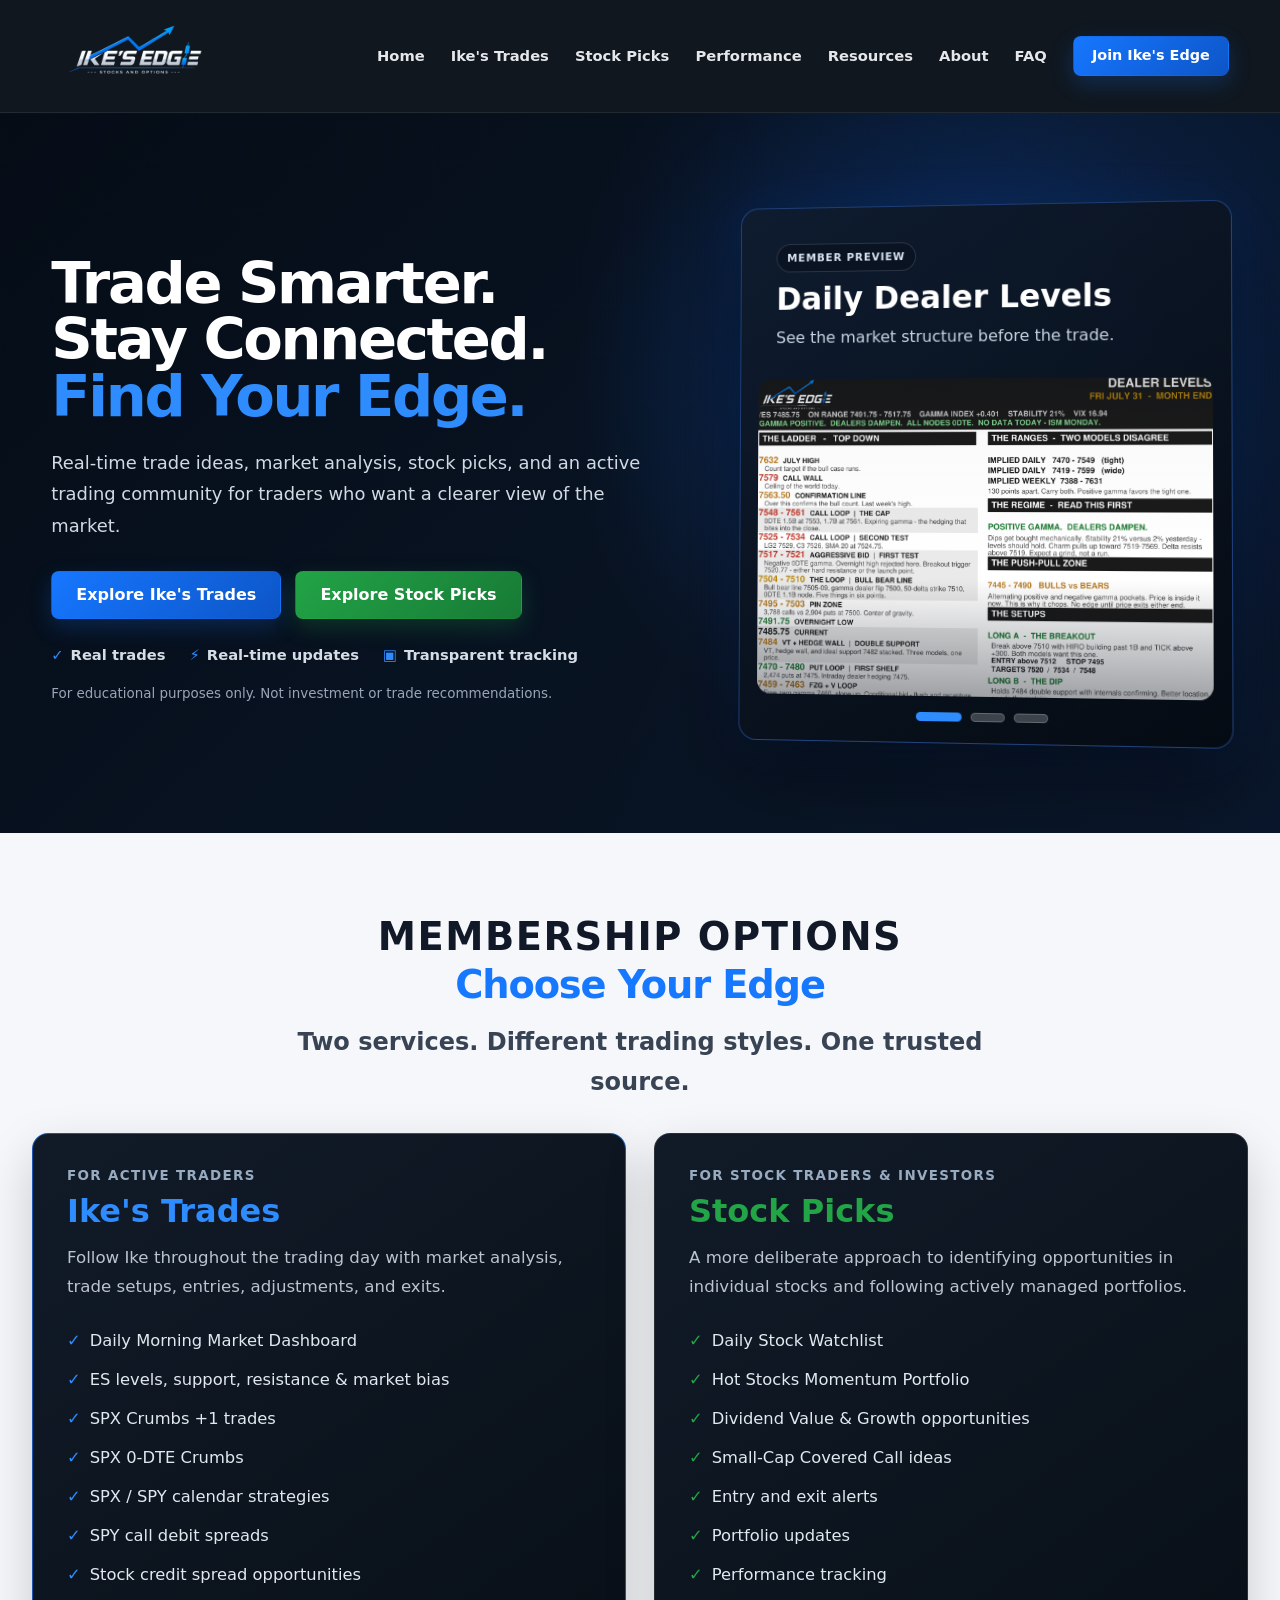
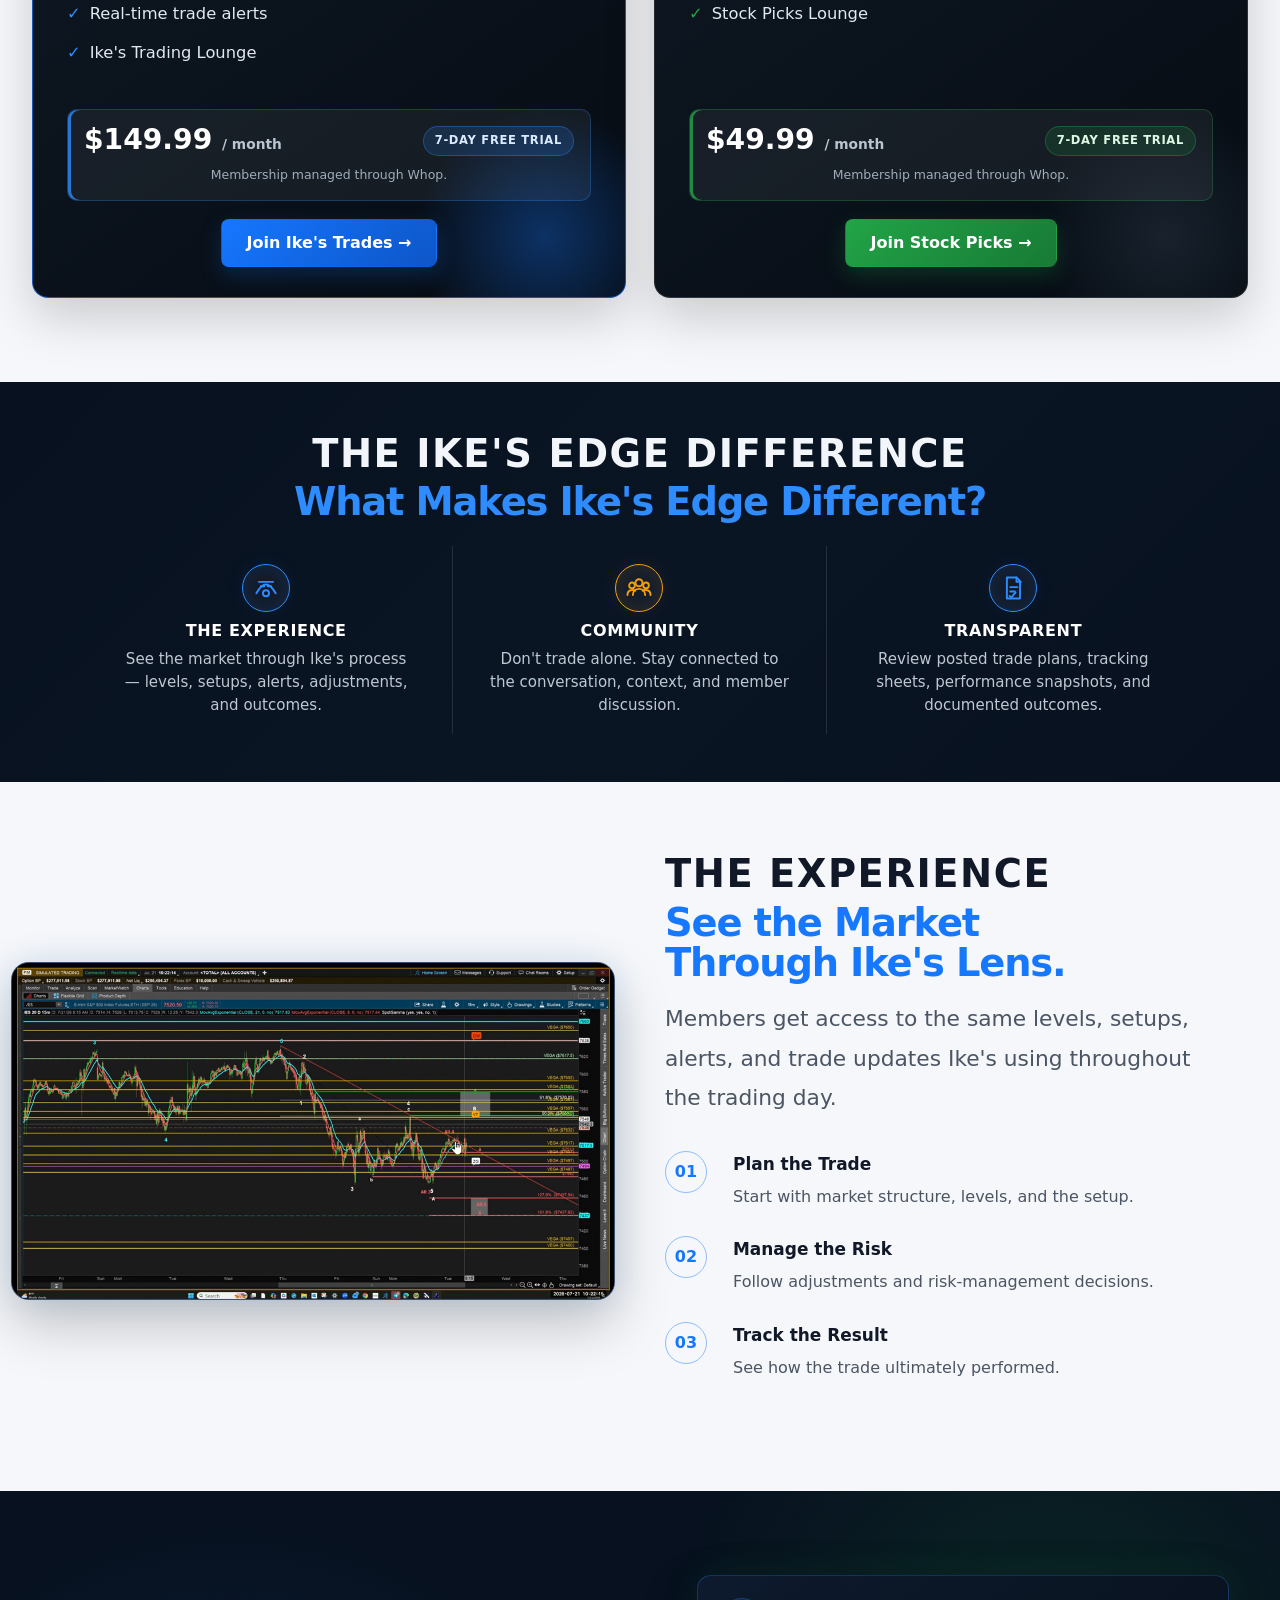
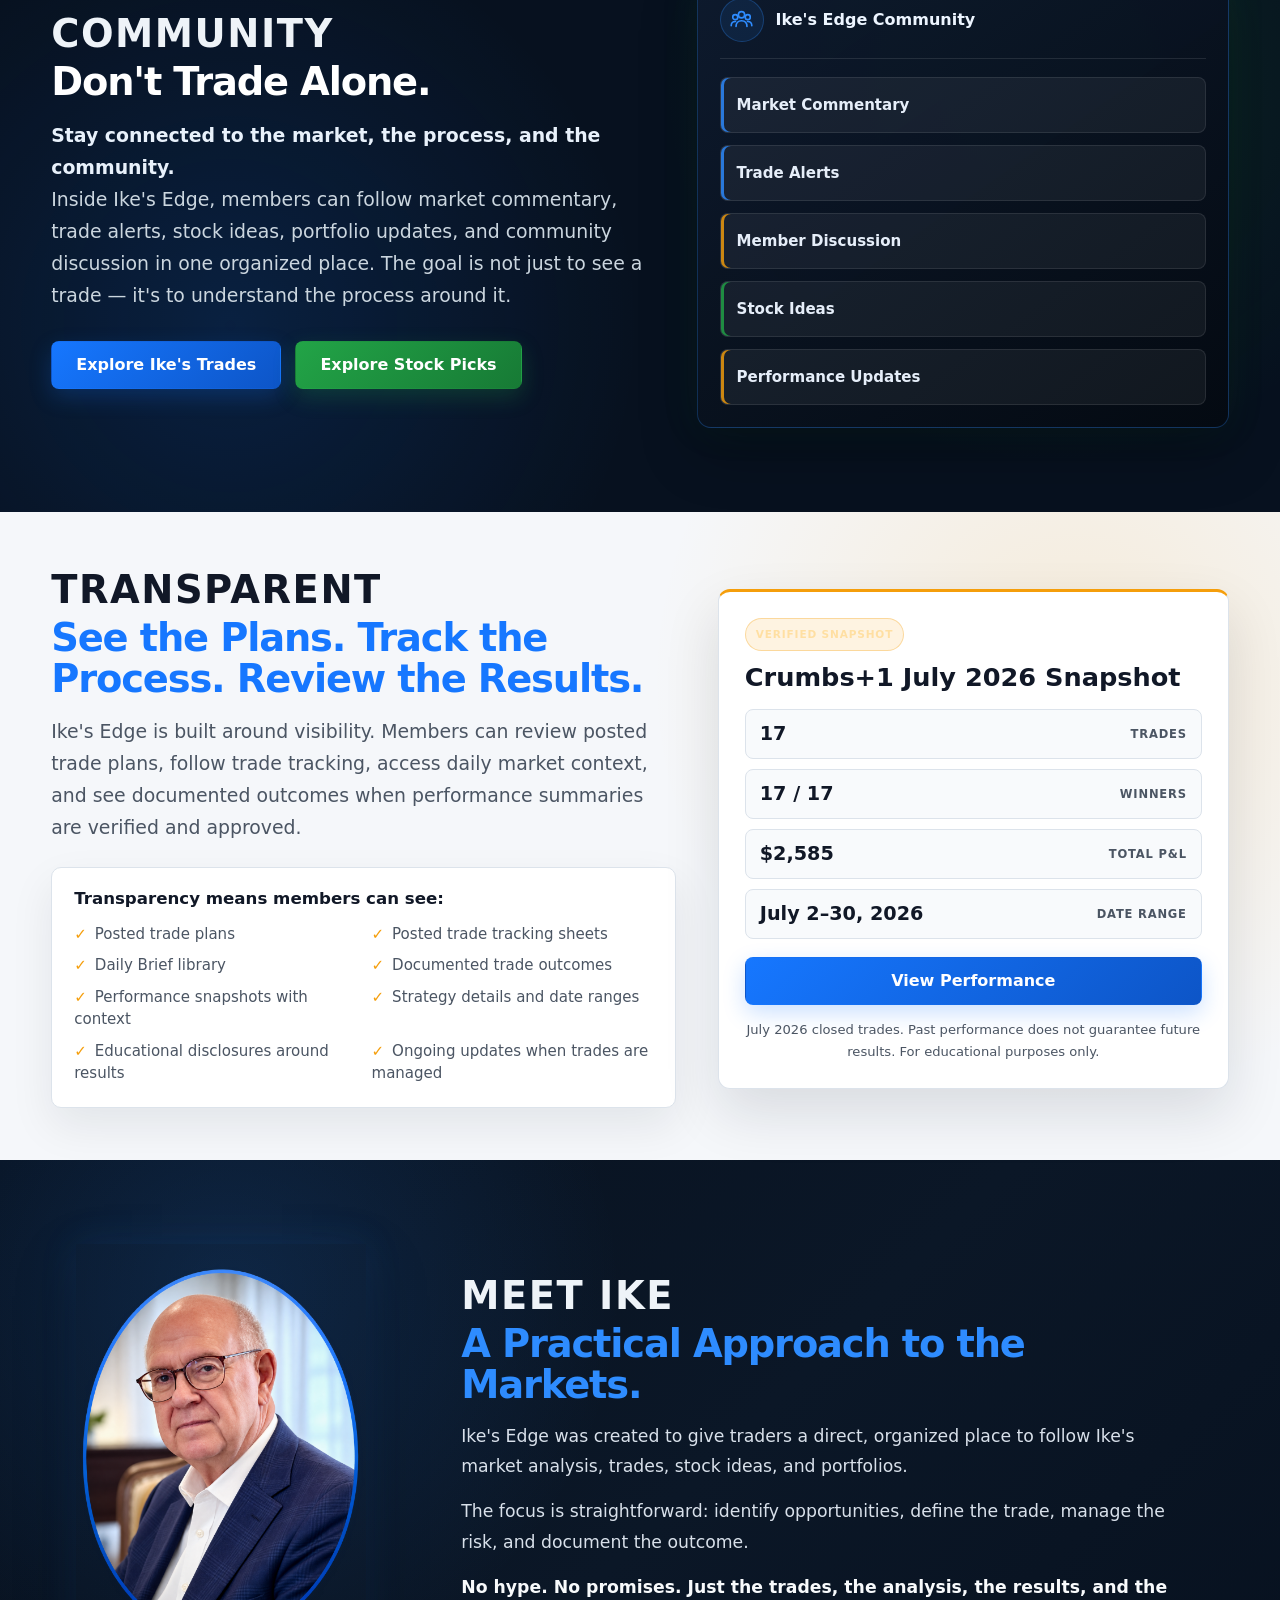
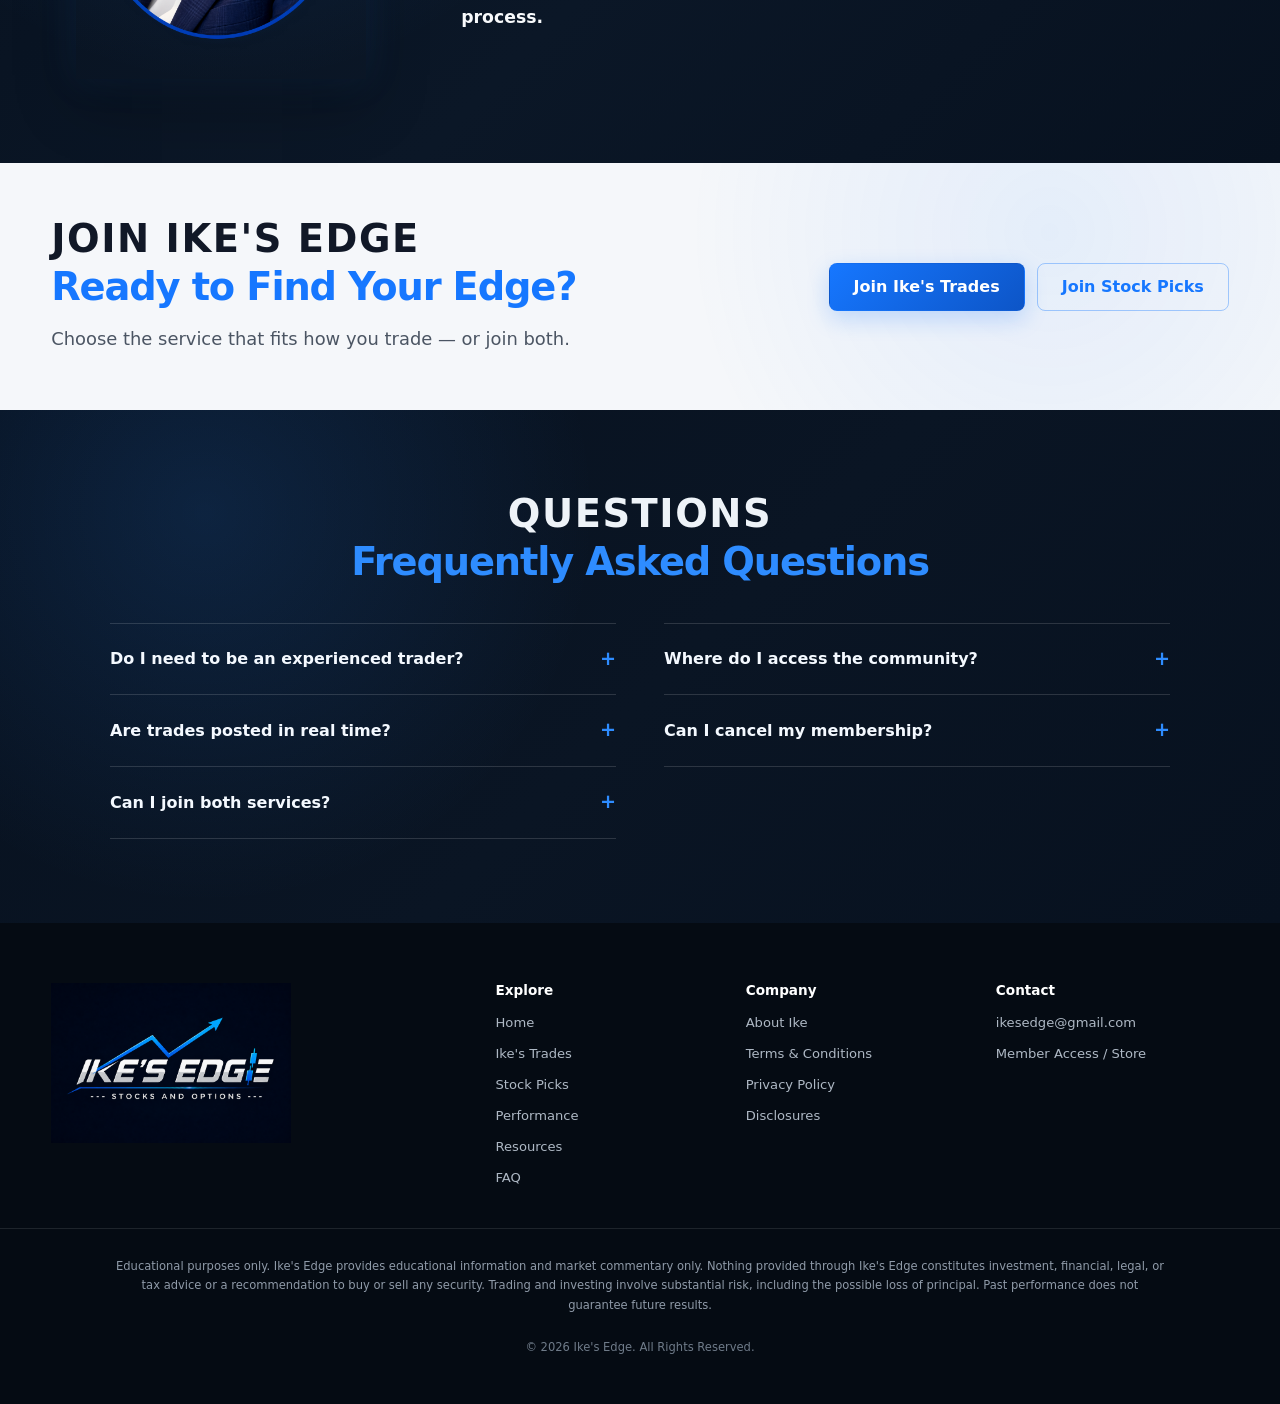
==== commit 0cadfa5f: "V2 UAT Review" ====
--- a/index.html
+++ b/index.html
@@ -127,7 +127,7 @@
             aria-label="Featured Ike's Edge previews"
           >
             <div class="rotating-panel-track">
-              <article class="rotating-panel is-active" data-panel>
+              <article class="rotating-panel is-active" data-panel data-duration="3000">
                 <div class="panel-copy">
                   <span class="panel-kicker">Member Preview</span>
                   <h2>Daily Dealer Levels</h2>
@@ -143,27 +143,76 @@
                 </div>
               </article>
 
-              <article class="rotating-panel" data-panel>
+              <article class="rotating-panel trial-preview-panel" data-panel data-duration="5000">
                 <div class="panel-copy">
                   <span class="panel-kicker">7-Day Free Trial</span>
-                  <h2>Try Ike's Edge Free for 7 Days</h2>
-                  <p>Explore the community, resources, and trade ideas before you decide.</p>
+                  <h2>7 Days Inside<br /><span>Ike's Edge</span></h2>
+                  <p>See the market prep, trade alerts, daily brief, and member resources for yourself.</p>
                 </div>
 
-                <div class="promo-panel-card">
-                  <span>Start Free Trial</span>
+                <div class="trial-panel-card">
+                  <img
+                    src="images/ikes-edge-logo.png"
+                    alt=""
+                    class="trial-panel-watermark"
+                    aria-hidden="true"
+                  />
+
+                  <div class="trial-feature-grid">
+                    <article class="trial-feature-tile">
+                      <span class="trial-feature-icon" aria-hidden="true">
+                        <svg viewBox="0 0 24 24" focusable="false"><path d="M7 3h7l3 3v15H7z" /><path d="M14 3v4h4" /><path d="M10 11h5" /><path d="M10 15h5" /></svg>
+                      </span>
+                      <div>
+                        <strong>Daily Brief</strong>
+                        <p>Start each day with market insights and key levels.</p>
+                      </div>
+                    </article>
+
+                    <article class="trial-feature-tile">
+                      <span class="trial-feature-icon" aria-hidden="true">
+                        <svg viewBox="0 0 24 24" focusable="false"><path d="M12 4c-2.8 0-5 2.2-5 5v3.4L5.5 15h13L17 12.4V9c0-2.8-2.2-5-5-5z" /><path d="M10 18h4" /><path d="M13 2l-2 4" /></svg>
+                      </span>
+                      <div>
+                        <strong>Trade Alerts</strong>
+                        <p>Real-time ideas and updates when it matters.</p>
+                      </div>
+                    </article>
+
+                    <article class="trial-feature-tile">
+                      <span class="trial-feature-icon" aria-hidden="true">
+                        <svg viewBox="0 0 24 24" focusable="false"><circle cx="12" cy="8" r="3" /><path d="M6 20c0-3.4 2.4-5.6 6-5.6s6 2.2 6 5.6" /><circle cx="5.5" cy="10" r="2.3" /><circle cx="18.5" cy="10" r="2.3" /></svg>
+                      </span>
+                      <div>
+                        <strong>Community</strong>
+                        <p>Connect, discuss, and learn with active traders.</p>
+                      </div>
+                    </article>
+
+                    <article class="trial-feature-tile">
+                      <span class="trial-feature-icon" aria-hidden="true">
+                        <svg viewBox="0 0 24 24" focusable="false"><path d="M3 7h7l2 2h9v10H3z" /><path d="M3 7v12" /><path d="M7 13h10" /></svg>
+                      </span>
+                      <div>
+                        <strong>Resource Library</strong>
+                        <p>Guides, tools, and education at your fingertips.</p>
+                      </div>
+                    </article>
+                  </div>
+
                   <a
                     href="https://www.whop.com/ikesedge"
+                    class="trial-panel-cta"
                     target="_blank"
                     rel="noopener noreferrer"
                     aria-label="Start Ike's Edge free trial on Whop"
                   >
-                    Start Free Trial
+                    Start Free Trial &rarr;
                   </a>
                 </div>
               </article>
 
-              <article class="rotating-panel" data-panel>
+              <article class="rotating-panel" data-panel data-duration="3000">
                 <div class="panel-copy">
                   <span class="panel-kicker">Our Signature Trade</span>
                   <h2>Crumbs+1 &mdash; Our Signature SPX Trade</h2>
@@ -544,13 +593,13 @@
     <!-- =========================
          TRANSPARENCY
     ========================== -->
-    <section class="section transparency-section" id="results">
+    <section class="section section-light transparency-section transparency-section-light" id="results">
 
       <div class="container">
 
         <div class="transparency-grid">
 
-          <div class="transparency-copy section-heading-pair section-heading-pair-dark section-heading-pair-inline">
+          <div class="transparency-copy section-heading-pair section-heading-pair-inline">
 
             <span class="eyebrow">TRANSPARENT</span>
 
@@ -608,7 +657,7 @@
               </div>
             </div>
 
-            <a href="performance.html" class="button button-outline-light">
+            <a href="performance.html" class="button">
               View Performance
             </a>
 
@@ -628,7 +677,7 @@
     <!-- =========================
          ABOUT IKE
     ========================== -->
-    <section class="section section-light" id="about">
+    <section class="section section-dark about-section-dark" id="about">
 
       <div class="container about-grid">
 
@@ -645,7 +694,7 @@
         </div>
 
 
-        <div class="about-content section-heading-pair section-heading-pair-inline">
+        <div class="about-content section-heading-pair section-heading-pair-dark section-heading-pair-inline">
 
           <span class="eyebrow">MEET IKE</span>
 
@@ -676,11 +725,11 @@
     <!-- =========================
          CTA
     ========================== -->
-    <section class="membership-cta" id="membership">
+    <section class="membership-cta membership-cta-light" id="membership">
 
       <div class="container membership-inner">
 
-        <div class="section-heading-pair section-heading-pair-dark section-heading-pair-inline cta-heading">
+        <div class="section-heading-pair section-heading-pair-inline cta-heading">
 
           <span class="eyebrow">JOIN IKE'S EDGE</span>
 
@@ -723,11 +772,11 @@
     <!-- =========================
          FAQ
     ========================== -->
-    <section class="section section-light" id="faq">
+    <section class="section section-dark faq-section-dark" id="faq">
 
       <div class="container faq-container">
 
-        <div class="section-heading section-heading-pair">
+        <div class="section-heading section-heading-pair section-heading-pair-dark">
 
           <span class="eyebrow">QUESTIONS</span>
 
--- a/styles.css
+++ b/styles.css
@@ -704,6 +704,138 @@
   white-space: nowrap;
 }
 
+.trial-preview-panel .panel-copy h2 span {
+  color: var(--blue-bright);
+}
+
+.trial-preview-panel .panel-kicker {
+  position: absolute;
+  top: 14px;
+  right: 16px;
+  margin-bottom: 0;
+  color: #78b4ff;
+  background: rgba(22, 119, 255, 0.12);
+  border-color: rgba(46, 140, 255, 0.42);
+  box-shadow: 0 10px 24px rgba(22, 119, 255, 0.16);
+  font-size: 0.74rem;
+  transform: rotate(6deg);
+}
+
+.trial-preview-panel {
+  justify-content: center;
+  gap: 12px;
+}
+
+.trial-preview-panel .panel-copy h2 {
+  font-size: clamp(1.5rem, 2vw, 1.95rem);
+  line-height: 1.02;
+}
+
+.trial-preview-panel .panel-copy p {
+  margin-top: 8px;
+  font-size: 0.92rem;
+  line-height: 1.45;
+}
+
+.trial-panel-card {
+  position: relative;
+  z-index: 2;
+  margin: 0 18px 18px;
+  padding: 14px;
+  overflow: hidden;
+  background:
+    radial-gradient(circle at 84% 12%, rgba(46, 140, 255, 0.28), transparent 32%),
+    linear-gradient(145deg, rgba(9, 22, 40, 0.98), rgba(3, 9, 18, 0.99));
+  border: 1px solid rgba(46, 140, 255, 0.44);
+  border-radius: 14px;
+  box-shadow:
+    inset 0 1px 0 rgba(255, 255, 255, 0.08),
+    0 18px 44px rgba(0, 0, 0, 0.28),
+    0 0 34px rgba(22, 119, 255, 0.16);
+}
+
+.trial-panel-watermark {
+  position: absolute;
+  right: -16px;
+  bottom: -10px;
+  width: 168px;
+  opacity: 0.08;
+  filter: grayscale(1);
+  pointer-events: none;
+}
+
+.trial-feature-grid {
+  position: relative;
+  z-index: 1;
+  display: grid;
+  grid-template-columns: repeat(2, minmax(0, 1fr));
+  gap: 8px;
+}
+
+.trial-feature-tile {
+  display: grid;
+  grid-template-columns: 28px minmax(0, 1fr);
+  gap: 8px;
+  min-width: 0;
+  padding: 10px;
+  background: rgba(255, 255, 255, 0.06);
+  border: 1px solid rgba(255, 255, 255, 0.1);
+  border-radius: 8px;
+}
+
+.trial-feature-icon {
+  display: inline-flex;
+  align-items: center;
+  justify-content: center;
+  width: 28px;
+  height: 28px;
+  color: #9cc8ff;
+  background: rgba(22, 119, 255, 0.12);
+  border: 1px solid rgba(46, 140, 255, 0.22);
+  border-radius: 8px;
+}
+
+.trial-feature-icon svg {
+  width: 17px;
+  height: 17px;
+  fill: none;
+  stroke: currentColor;
+  stroke-width: 1.8;
+  stroke-linecap: round;
+  stroke-linejoin: round;
+}
+
+.trial-feature-tile strong {
+  display: block;
+  color: #f4f9ff;
+  font-size: 0.82rem;
+  line-height: 1.2;
+}
+
+.trial-feature-tile p {
+  margin-top: 5px;
+  color: #b8c8da;
+  font-size: 0.68rem;
+  line-height: 1.35;
+}
+
+.trial-panel-cta {
+  position: relative;
+  z-index: 1;
+  display: inline-flex;
+  align-items: center;
+  justify-content: center;
+  width: 100%;
+  min-height: 40px;
+  margin-top: 12px;
+  padding: 0 18px;
+  color: var(--text-white);
+  background: linear-gradient(135deg, var(--blue), var(--blue-dark));
+  border-radius: 8px;
+  box-shadow: 0 12px 30px rgba(22, 119, 255, 0.28);
+  font-weight: 900;
+}
+
 .performance-mini-card {
   display: grid;
   grid-template-columns: repeat(2, minmax(0, 1fr));
@@ -766,62 +898,170 @@
 }
 
 .pin-graphic {
-  display: grid;
-  place-items: center;
+  position: relative;
+  display: flex;
+  align-items: center;
+  justify-content: center;
   min-height: 256px;
   overflow: hidden;
-  background: radial-gradient(circle, rgba(22, 119, 255, 0.16), transparent 68%);
-  border: 1px solid rgba(46, 140, 255, 0.24);
+  background:
+    radial-gradient(circle at 50% 48%, rgba(245, 158, 11, 0.18), transparent 24%),
+    radial-gradient(circle at 76% 20%, rgba(46, 140, 255, 0.22), transparent 34%),
+    linear-gradient(145deg, rgba(8, 19, 35, 0.98), rgba(3, 9, 18, 0.99));
+  border: 1px solid rgba(46, 140, 255, 0.34);
   border-radius: 14px;
-}
-
-.pin-ring,
-.pin-line {
+  box-shadow:
+    inset 0 1px 0 rgba(255, 255, 255, 0.08),
+    0 18px 44px rgba(0, 0, 0, 0.24);
+}
+
+.pin-chart-grid,
+.pin-watermark,
+.pin-range,
+.pin-zone,
+.pin-marker {
   position: absolute;
   pointer-events: none;
 }
 
-.pin-ring {
-  aspect-ratio: 1;
-  border: 2px solid rgba(46, 140, 255, 0.52);
-  border-radius: 999px;
-}
-
-.pin-ring-outer {
-  width: 210px;
-}
-
-.pin-ring-middle {
-  width: 142px;
-  border-color: rgba(245, 158, 11, 0.7);
-}
-
-.pin-ring-inner {
-  width: 62px;
-  background: rgba(245, 158, 11, 0.13);
-  border-color: rgba(255, 205, 120, 0.86);
-}
-
-.pin-line {
-  background: rgba(255, 255, 255, 0.16);
-}
-
-.pin-line-vertical {
-  width: 1px;
-  height: 230px;
-}
-
-.pin-line-horizontal {
-  width: 230px;
-  height: 1px;
-}
-
-.pin-graphic strong {
+.pin-chart-grid {
+  inset: 0;
+  opacity: 0.32;
+  background:
+    linear-gradient(rgba(255, 255, 255, 0.06) 1px, transparent 1px),
+    linear-gradient(90deg, rgba(255, 255, 255, 0.06) 1px, transparent 1px);
+  background-size: 42px 42px;
+  mask-image: linear-gradient(180deg, transparent 0%, #000 24%, #000 76%, transparent 100%);
+}
+
+.pin-watermark {
+  right: -18px;
+  bottom: -8px;
+  width: 170px;
+  opacity: 0.07;
+  filter: grayscale(1);
+}
+
+.pin-range-line {
   position: relative;
   z-index: 2;
+  width: min(82%, 410px);
+  height: 120px;
+}
+
+.pin-range-line::before {
+  content: "";
+  position: absolute;
+  top: 58px;
+  left: 0;
+  right: 0;
+  height: 2px;
+  background: linear-gradient(90deg, transparent, rgba(122, 177, 255, 0.52), transparent);
+}
+
+.pin-range {
+  left: 50%;
+  height: 18px;
+  border: 1px solid rgba(46, 140, 255, 0.46);
+  border-radius: 999px;
+  transform: translateX(-50%);
+}
+
+.pin-range-wide {
+  top: 49px;
+  width: 100%;
+  background: rgba(22, 119, 255, 0.06);
+}
+
+.pin-range-mid {
+  top: 49px;
+  width: 56%;
+  background: rgba(22, 119, 255, 0.12);
+  border-color: rgba(46, 140, 255, 0.72);
+  box-shadow: 0 0 26px rgba(22, 119, 255, 0.22);
+}
+
+.pin-zone {
+  top: 40px;
+  left: 50%;
+  width: 74px;
+  height: 36px;
+  background: rgba(245, 158, 11, 0.18);
+  border: 1px solid rgba(255, 205, 120, 0.88);
+  border-radius: 999px;
+  box-shadow:
+    0 0 28px rgba(245, 158, 11, 0.36),
+    inset 0 0 18px rgba(245, 158, 11, 0.16);
+  transform: translateX(-50%);
+}
+
+.pin-marker {
+  top: 20px;
+  bottom: 18px;
+  left: 50%;
+  width: 2px;
+  background: linear-gradient(180deg, transparent, var(--orange), transparent);
+  box-shadow: 0 0 22px rgba(245, 158, 11, 0.68);
+  transform: translateX(-50%);
+}
+
+.pin-zone-label {
+  position: relative;
+  z-index: 3;
+  display: grid;
+  gap: 4px;
+  min-width: 190px;
+  padding: 14px 16px;
   color: var(--text-white);
-  font-size: 1.2rem;
-  letter-spacing: 0.1em;
+  background: rgba(5, 14, 27, 0.78);
+  border: 1px solid rgba(255, 205, 120, 0.3);
+  border-radius: 10px;
+  text-align: center;
+  box-shadow: 0 18px 36px rgba(0, 0, 0, 0.28);
+}
+
+.pin-zone-label strong {
+  color: #ffce73;
+  font-size: 1.12rem;
+  letter-spacing: 0.08em;
+}
+
+.pin-zone-label span {
+  color: #cbd8e7;
+  font-size: 0.78rem;
+  font-weight: 800;
+}
+
+.pin-callout {
+  position: absolute;
+  z-index: 3;
+  padding: 7px 10px;
+  color: #dceaff;
+  background: rgba(7, 17, 31, 0.78);
+  border: 1px solid rgba(46, 140, 255, 0.24);
+  border-radius: 999px;
+  font-size: 0.66rem;
+  font-weight: 900;
+  letter-spacing: 0.06em;
+  text-transform: uppercase;
+}
+
+.pin-callout-left {
+  left: 22px;
+  bottom: 34px;
+}
+
+.pin-callout-top {
+  top: 26px;
+  left: 50%;
+  color: #9cc8ff;
+  transform: translateX(-50%);
+}
+
+.pin-callout-right {
+  right: 22px;
+  bottom: 34px;
+  color: #ffce73;
 }
 
 .portfolio-preview-card {
@@ -835,10 +1075,46 @@
   box-shadow: inset 3px 0 0 rgba(69, 201, 107, 0.8);
 }
 
+.portfolio-preview-card > span {
+  display: grid;
+  grid-template-columns: 30px minmax(0, 1fr);
+  align-items: center;
+  gap: 10px;
+}
+
+.portfolio-preview-card > span svg {
+  width: 30px;
+  height: 30px;
+  padding: 6px;
+  color: #9ff1b6;
+  background: rgba(var(--green-rgb), 0.12);
+  border: 1px solid rgba(69, 201, 107, 0.24);
+  border-radius: 8px;
+  fill: none;
+  stroke: currentColor;
+  stroke-width: 1.9;
+  stroke-linecap: round;
+  stroke-linejoin: round;
+}
+
+.portfolio-preview-card > span strong {
+  color: inherit;
+  font-size: 0.9rem;
+  line-height: 1.2;
+}
+
 .portfolio-preview-card-momentum span:nth-child(2),
 .portfolio-preview-card-income span:nth-child(1),
 .portfolio-preview-card-covered span:nth-child(2) {
   box-shadow: inset 3px 0 0 rgba(245, 158, 11, 0.76);
+}
+
+.portfolio-preview-card-momentum span:nth-child(2) svg,
+.portfolio-preview-card-income span:nth-child(1) svg,
+.portfolio-preview-card-covered span:nth-child(2) svg {
+  color: #ffce73;
+  background: rgba(245, 158, 11, 0.12);
+  border-color: rgba(245, 158, 11, 0.28);
 }
 
 .stock-rotating-card {
@@ -863,6 +1139,43 @@
 
 .stock-rotating-card .rotating-panel-indicators button:hover {
   border-color: rgba(69, 201, 107, 0.7);
+}
+
+.stock-trial-preview-panel .panel-kicker {
+  color: #8ff0aa;
+  background: rgba(var(--green-rgb), 0.16);
+  border-color: rgba(69, 201, 107, 0.46);
+  box-shadow: 0 10px 24px rgba(var(--green-rgb), 0.16);
+}
+
+.stock-trial-preview-panel .panel-copy h2 span {
+  color: #55d879;
+}
+
+.stock-trial-preview-panel .trial-panel-card {
+  background:
+    radial-gradient(circle at 84% 12%, rgba(69, 201, 107, 0.24), transparent 32%),
+    linear-gradient(145deg, rgba(9, 31, 22, 0.98), rgba(3, 12, 10, 0.99));
+  border-color: rgba(69, 201, 107, 0.44);
+  box-shadow:
+    inset 0 1px 0 rgba(255, 255, 255, 0.08),
+    0 18px 44px rgba(0, 0, 0, 0.28),
+    0 0 34px rgba(var(--green-rgb), 0.14);
+}
+
+.stock-trial-preview-panel .trial-feature-icon {
+  color: #9ff1b6;
+  background: rgba(var(--green-rgb), 0.12);
+  border-color: rgba(69, 201, 107, 0.24);
+}
+
+.stock-trial-preview-panel .trial-feature-tile {
+  border-color: rgba(69, 201, 107, 0.12);
+}
+
+.stock-trial-preview-panel .trial-panel-cta {
+  background: linear-gradient(135deg, var(--green), var(--green-dark));
+  box-shadow: 0 12px 30px rgba(var(--green-rgb), 0.26);
 }
 
 .rotating-panel-indicators {
@@ -1767,6 +2080,63 @@
   margin-top: 14px;
 }
 
+.transparency-section-light {
+  background:
+    radial-gradient(circle at 84% 26%, rgba(245, 158, 11, 0.14), transparent 36%),
+    var(--bg-light);
+  color: var(--text-dark);
+}
+
+.transparency-section-light .transparency-copy h2 {
+  color: var(--blue);
+}
+
+.transparency-section-light .transparency-copy > p {
+  color: var(--text-mid);
+}
+
+.transparency-section-light .transparency-list-panel {
+  background: var(--bg-white);
+  border-color: var(--border-light);
+  box-shadow: 0 18px 44px rgba(17, 24, 39, 0.08);
+}
+
+.transparency-section-light .transparency-list-panel h3 {
+  color: var(--text-dark);
+}
+
+.transparency-section-light .transparency-list li {
+  color: var(--text-mid);
+}
+
+.transparency-section-light .transparency-snapshot {
+  background: var(--bg-white);
+  border-color: var(--border-light);
+  border-top-color: var(--orange);
+  box-shadow: 0 24px 56px rgba(17, 24, 39, 0.12);
+}
+
+.transparency-section-light .transparency-snapshot h3 {
+  color: var(--text-dark);
+}
+
+.transparency-section-light .transparency-snapshot-metrics div {
+  background: #f8fafc;
+  border-color: var(--border-light);
+}
+
+.transparency-section-light .transparency-snapshot-metrics strong {
+  color: var(--text-dark);
+}
+
+.transparency-section-light .transparency-snapshot-metrics span {
+  color: var(--text-mid);
+}
+
+.transparency-section-light .performance-disclosure {
+  color: var(--text-mid);
+}
+
 
 /* =========================================================
    ABOUT
@@ -1806,6 +2176,26 @@
 .about-highlight {
   color: var(--blue-dark) !important;
   font-weight: 800;
+}
+
+.about-section-dark {
+  background:
+    radial-gradient(circle at 18% 22%, rgba(46, 140, 255, 0.16), transparent 34%),
+    linear-gradient(135deg, #07111f 0%, #0b1727 54%, #07111f 100%);
+}
+
+.about-section-dark .temporary-photo {
+  box-shadow:
+    0 24px 56px rgba(0, 0, 0, 0.28),
+    0 0 36px rgba(46, 140, 255, 0.12);
+}
+
+.about-section-dark .about-content h2 {
+  color: var(--blue-bright);
+}
+
+.about-section-dark .about-highlight {
+  color: #f8fafc !important;
 }
 
 
@@ -1855,6 +2245,34 @@
   display: flex;
   flex-wrap: wrap;
   gap: 12px;
+}
+
+.membership-cta-light {
+  color: var(--text-dark);
+  background:
+    radial-gradient(circle at 82% 28%, rgba(22, 119, 255, 0.08), transparent 34%),
+    var(--bg-light);
+}
+
+.membership-cta-light .section-heading-pair .eyebrow {
+  color: var(--text-dark);
+}
+
+.membership-cta-light .cta-heading h2 {
+  color: var(--blue);
+}
+
+.membership-cta-light .membership-inner p {
+  color: var(--text-mid);
+}
+
+.membership-cta-light .button-outline-light {
+  color: var(--blue);
+  border-color: rgba(22, 119, 255, 0.36);
+}
+
+.membership-cta-light .button-outline-light:hover {
+  background: rgba(22, 119, 255, 0.08);
 }
 
 
@@ -1916,6 +2334,33 @@
 
 .faq-item.active .faq-question span {
   transform: rotate(45deg);
+}
+
+.faq-section-dark {
+  background:
+    radial-gradient(circle at 16% 20%, rgba(46, 140, 255, 0.14), transparent 34%),
+    linear-gradient(135deg, #07111f 0%, #0a1524 52%, #07111f 100%);
+}
+
+.faq-section-dark .section-heading-pair h2 {
+  color: var(--blue-bright);
+}
+
+.faq-section-dark .faq-list,
+.faq-section-dark .faq-item {
+  border-color: rgba(255, 255, 255, 0.14);
+}
+
+.faq-section-dark .faq-question {
+  color: #f4f9ff;
+}
+
+.faq-section-dark .faq-question span {
+  color: var(--blue-bright);
+}
+
+.faq-section-dark .faq-answer p {
+  color: #cbd6df;
 }
 
 
@@ -2934,12 +3379,38 @@
 /* Performance detail page */
 .performance-hero, .methodology-section, .performance-final-cta { background: radial-gradient(circle at 78% 30%, rgba(22, 119, 255, .2), transparent 38%), #07111f; color: var(--text-white); }
 .performance-hero-grid { position: relative; z-index: 1; display: grid; grid-template-columns: 1.05fr .95fr; gap: 54px; align-items: center; min-height: 650px; padding: 62px 0; }
-.performance-hero-copy h1 { margin: 14px 0 22px; color: #fff; font-size: clamp(3.1rem,4.5vw,4.75rem); line-height: .98; }.performance-hero-copy h1 span, .performance-dashboard > span, .report-grid b { color: var(--blue-bright); }.performance-hero-copy > p { max-width: 650px; color: #d1d9e3; font-size: 1.1rem; line-height: 1.78; }
-.performance-dashboard { padding: 28px; background: linear-gradient(145deg, rgba(14,27,46,.98), rgba(4,10,18,.99)); border: 1px solid rgba(46,140,255,.42); border-radius: 12px; box-shadow: var(--shadow); }.performance-dashboard > span, .report-grid b { font-size: .72rem; letter-spacing: .09em; }.performance-dashboard h3 { margin: 12px 0 0; color: #fff; font-size: 2rem; }.performance-dashboard > p { color: #aebdce; }.performance-dashboard > div { display: grid; grid-template-columns: repeat(3,1fr); gap: 12px; margin: 22px 0; }.performance-dashboard strong { color: #fff; font-size: 1.22rem; }.performance-dashboard small { display: block; color: #9fb1c5; font-size: .62rem; letter-spacing: .06em; }
-.report-grid, .performance-context { display: grid; grid-template-columns: repeat(4,minmax(0,1fr)); gap: 18px; }.report-grid article, .performance-context article { padding: 24px; background: #fff; border: 1px solid var(--border-light); border-top: 3px solid var(--blue); border-radius: 8px; box-shadow: 0 15px 36px rgba(15,23,42,.06); }.report-grid h3 { margin: 12px 0 7px; font-size: 1.08rem; }.report-grid p { line-height: 1.62; }.methodology-section .report-grid article { background: rgba(10,21,36,.76); border-color: rgba(46,140,255,.2); }.methodology-section .report-grid p { color: #c9d3df; }.report-note { max-width: 850px; margin: 26px auto 0; text-align: center; font-weight: 700; }.report-note-dark { color: #c9d3df; }.performance-context { grid-template-columns: repeat(2,minmax(0,1fr)); }.performance-context h3 { margin-bottom: 14px; }.performance-context ul { padding-left: 20px; }.performance-context li { margin-bottom: 8px; color: var(--text-mid); }.performance-context article:last-child { background: #f9fafb; border-top-color: var(--orange); }.performance-final-cta .section-heading { margin-bottom: 0; }.performance-final-cta h2 { color: #fff; font-size: clamp(2rem,3.3vw,3rem); }
-
-@media (max-width: 1024px) { .performance-hero-grid { grid-template-columns: 1fr; min-height: auto; }.report-grid { grid-template-columns: repeat(2,minmax(0,1fr)); } }
-@media (max-width: 760px) { .performance-hero-grid { gap: 38px; padding: 50px 0; }.performance-dashboard > div, .report-grid, .performance-context { grid-template-columns: 1fr; }.performance-dashboard strong { font-size: 1.45rem; }.performance-dashboard small { margin-bottom: 10px; } }
+.performance-hero-copy h1 { margin: 14px 0 22px; color: #fff; font-size: clamp(3.1rem,4.5vw,4.75rem); line-height: .98; }.performance-hero-copy h1 span, .performance-framework-card > span, .report-grid b { color: var(--blue-bright); }.performance-hero-copy > p { max-width: 650px; color: #d1d9e3; font-size: 1.1rem; line-height: 1.78; }
+.performance-framework-card { display: grid; gap: 18px; padding: 30px; background: linear-gradient(145deg, rgba(14,27,46,.98), rgba(4,10,18,.99)); border: 1px solid rgba(46,140,255,.42); border-radius: 18px; box-shadow: var(--shadow); }
+.performance-framework-card > span, .report-grid b { font-size: .72rem; letter-spacing: .09em; }
+.performance-framework-card h3 { margin: 0; color: #fff; font-size: clamp(1.85rem, 3vw, 2.25rem); line-height: 1.1; }
+.performance-framework-card > p { margin: 0; color: #aebdce; line-height: 1.7; }
+.framework-mini-grid { display: grid; grid-template-columns: repeat(2, minmax(0, 1fr)); gap: 14px; }
+.framework-mini-card { padding: 18px; background: linear-gradient(180deg, rgba(255,255,255,.08), rgba(255,255,255,.03)); border: 1px solid rgba(159, 190, 228, .18); border-radius: 14px; min-height: 112px; }
+.framework-mini-card strong { display: block; margin-bottom: 10px; color: #fff; font-size: 1rem; }
+.framework-mini-card p { margin: 0; color: #aebdce; font-size: .95rem; line-height: 1.55; }
+.report-grid, .performance-context { display: grid; grid-template-columns: repeat(4,minmax(0,1fr)); gap: 18px; }.report-grid article, .performance-context article { padding: 24px; background: #fff; border: 1px solid var(--border-light); border-top: 3px solid var(--blue); border-radius: 8px; box-shadow: 0 15px 36px rgba(15,23,42,.06); }.report-grid h3 { margin: 12px 0 7px; font-size: 1.08rem; }.report-grid p { line-height: 1.62; }.methodology-section .report-grid article { background: rgba(10,21,36,.76); border-color: rgba(46,140,255,.2); }.methodology-section .report-grid p { color: #c9d3df; }.report-note { max-width: 850px; margin: 26px auto 0; text-align: center; font-weight: 700; }.report-note-dark { color: #c9d3df; }.report-note-balanced { max-width: 760px; line-height: 1.75; text-wrap: balance; }.report-note-context { max-width: 860px; line-height: 1.75; text-wrap: balance; }.performance-context { grid-template-columns: repeat(2,minmax(0,1fr)); }.performance-context h3 { margin-bottom: 14px; }.performance-context ul { padding-left: 20px; }.performance-context li { margin-bottom: 8px; color: var(--text-mid); }.performance-context article:last-child { background: #f9fafb; border-top-color: var(--orange); }.performance-final-cta .section-heading { margin-bottom: 0; }.performance-final-cta h2 { color: #fff; font-size: clamp(2rem,3.3vw,3rem); }
+.tracking-dashboard-section .section-heading { max-width: 1040px; margin-left: auto; margin-right: auto; }
+.tracking-dashboard-section .section-heading p { color: var(--text-mid); }
+.tracking-intro { max-width: 900px; margin-left: auto; margin-right: auto; text-wrap: balance; }
+.dashboard-preview-grid { display: grid; grid-template-columns: repeat(3, minmax(0, 1fr)); gap: 22px; margin-top: 36px; }
+.dashboard-preview-card { display: grid; gap: 18px; min-width: 0; padding: 22px; background: #fff; border: 1px solid rgba(46,140,255,.16); border-radius: 18px; box-shadow: 0 18px 42px rgba(15, 23, 42, .08); }
+.dashboard-preview-card-featured { grid-column: 1 / -1; grid-template-columns: minmax(0, 1.35fr) minmax(320px, .8fr); align-items: center; }
+.dashboard-preview-image { display: flex; align-items: center; justify-content: center; min-width: 0; padding: 12px; background: linear-gradient(180deg, rgba(238,244,251,.8), rgba(247,250,253,.95)); border: 1px solid rgba(46,140,255,.14); border-radius: 16px; overflow: hidden; }
+.dashboard-preview-image img { display: block; width: 100%; max-height: 430px; object-fit: contain; border-radius: 10px; }
+.dashboard-preview-content { min-width: 0; }
+.dashboard-preview-content h3 { margin: 0 0 10px; color: var(--navy); font-size: 1.2rem; line-height: 1.25; }
+.dashboard-preview-content p { margin: 0; color: var(--text-mid); line-height: 1.7; }
+.dashboard-disclosure { margin: 0; color: #aebdce; font-size: .93rem; line-height: 1.7; }
+.dashboard-disclosure-strong { width: min(96%, 1150px); max-width: 1150px; margin: 16px auto 0; padding: 16px 18px; background: linear-gradient(180deg, #f5f9ff, #eef5ff); border: 1px solid rgba(46,140,255,.16); border-left: 3px solid var(--orange); border-radius: 10px; color: #26405e; font-size: .96rem; line-height: 1.72; text-wrap: pretty; box-shadow: 0 14px 28px rgba(15,23,42,.06); }
+.dashboard-disclosure-footnote { margin-top: 28px; max-width: 980px; color: #5d6d81; text-align: center; margin-left: auto; margin-right: auto; }
+.important-context-section .performance-context article { background: rgba(255,255,255,.08); border-color: rgba(46,140,255,.18); box-shadow: none; }
+.important-context-section .performance-context article h3 { color: #fff; }
+.important-context-section .performance-context article ul { color: #d7e2ee; }
+.important-context-section .performance-context li { color: #d7e2ee; }
+.important-context-section .performance-context article:last-child { background: rgba(255,255,255,.1); border-top-color: var(--orange); }
+
+@media (max-width: 1024px) { .performance-hero-grid { grid-template-columns: 1fr; min-height: auto; }.report-grid { grid-template-columns: repeat(2,minmax(0,1fr)); }.dashboard-preview-grid { grid-template-columns: repeat(2, minmax(0, 1fr)); }.dashboard-preview-card-featured { grid-template-columns: 1fr; } }
+@media (max-width: 760px) { .performance-hero-grid { gap: 38px; padding: 50px 0; }.framework-mini-grid, .report-grid, .performance-context, .dashboard-preview-grid { grid-template-columns: 1fr; }.performance-framework-card { padding: 24px; }.dashboard-preview-card { padding: 18px; }.dashboard-preview-image { padding: 10px; }.report-note-balanced br, .report-note-context br, .tracking-intro br { display: none; }.dashboard-disclosure-strong { padding: 16px 18px; } }
 
 .footer-links {
   display: flex;
@@ -3266,6 +3737,7 @@
   }
 
   .promo-panel-card,
+  .trial-panel-card,
   .performance-mini-card,
   .strategy-tile-stack,
   .pin-graphic,
@@ -3584,24 +4056,82 @@
     padding: 20px;
   }
 
+  .trial-panel-card {
+    padding: 14px;
+  }
+
+  .trial-preview-panel .panel-kicker {
+    top: 10px;
+    right: 10px;
+    padding: 6px 8px;
+    font-size: 0.64rem;
+    transform: rotate(4deg);
+  }
+
+  .trial-feature-grid {
+    gap: 8px;
+  }
+
+  .trial-feature-tile {
+    grid-template-columns: 28px minmax(0, 1fr);
+    gap: 8px;
+    padding: 10px;
+  }
+
+  .trial-feature-icon {
+    width: 28px;
+    height: 28px;
+  }
+
+  .trial-feature-icon svg {
+    width: 17px;
+    height: 17px;
+  }
+
+  .trial-feature-tile strong {
+    font-size: 0.82rem;
+  }
+
+  .trial-feature-tile p {
+    font-size: 0.68rem;
+    line-height: 1.35;
+  }
+
+  .trial-panel-cta {
+    min-height: 42px;
+    margin-top: 12px;
+  }
+
   .pin-graphic {
     min-height: 210px;
   }
 
-  .pin-ring-outer {
-    width: 176px;
-  }
-
-  .pin-ring-middle {
-    width: 118px;
-  }
-
-  .pin-line-vertical {
-    height: 190px;
-  }
-
-  .pin-line-horizontal {
-    width: 190px;
+  .pin-range-line {
+    width: 88%;
+    height: 104px;
+  }
+
+  .pin-zone-label {
+    min-width: 164px;
+    padding: 12px 14px;
+  }
+
+  .pin-zone-label strong {
+    font-size: 0.98rem;
+  }
+
+  .pin-zone-label span {
+    font-size: 0.72rem;
+  }
+
+  .pin-callout-left,
+  .pin-callout-right {
+    display: none;
+  }
+
+  .pin-callout-top {
+    top: 20px;
+    font-size: 0.58rem;
   }
 
   .early-pricing-inner .button {
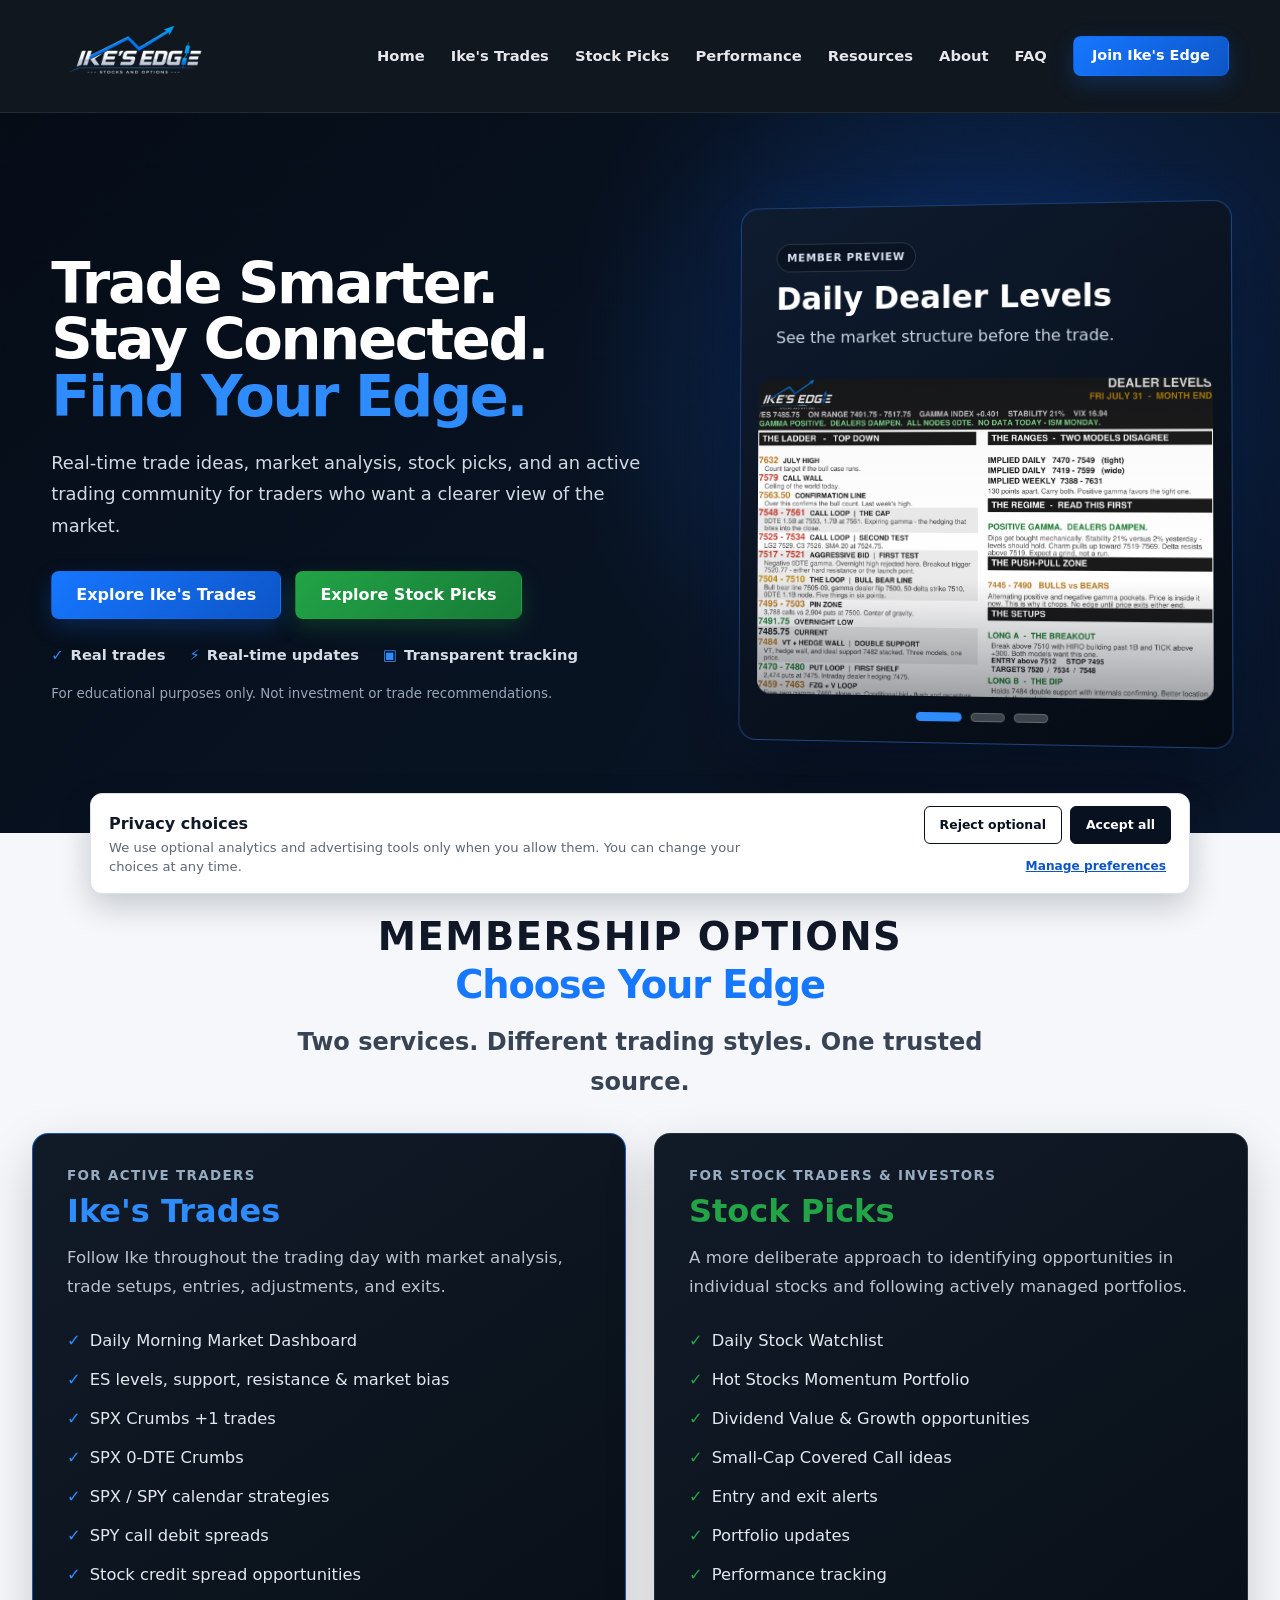
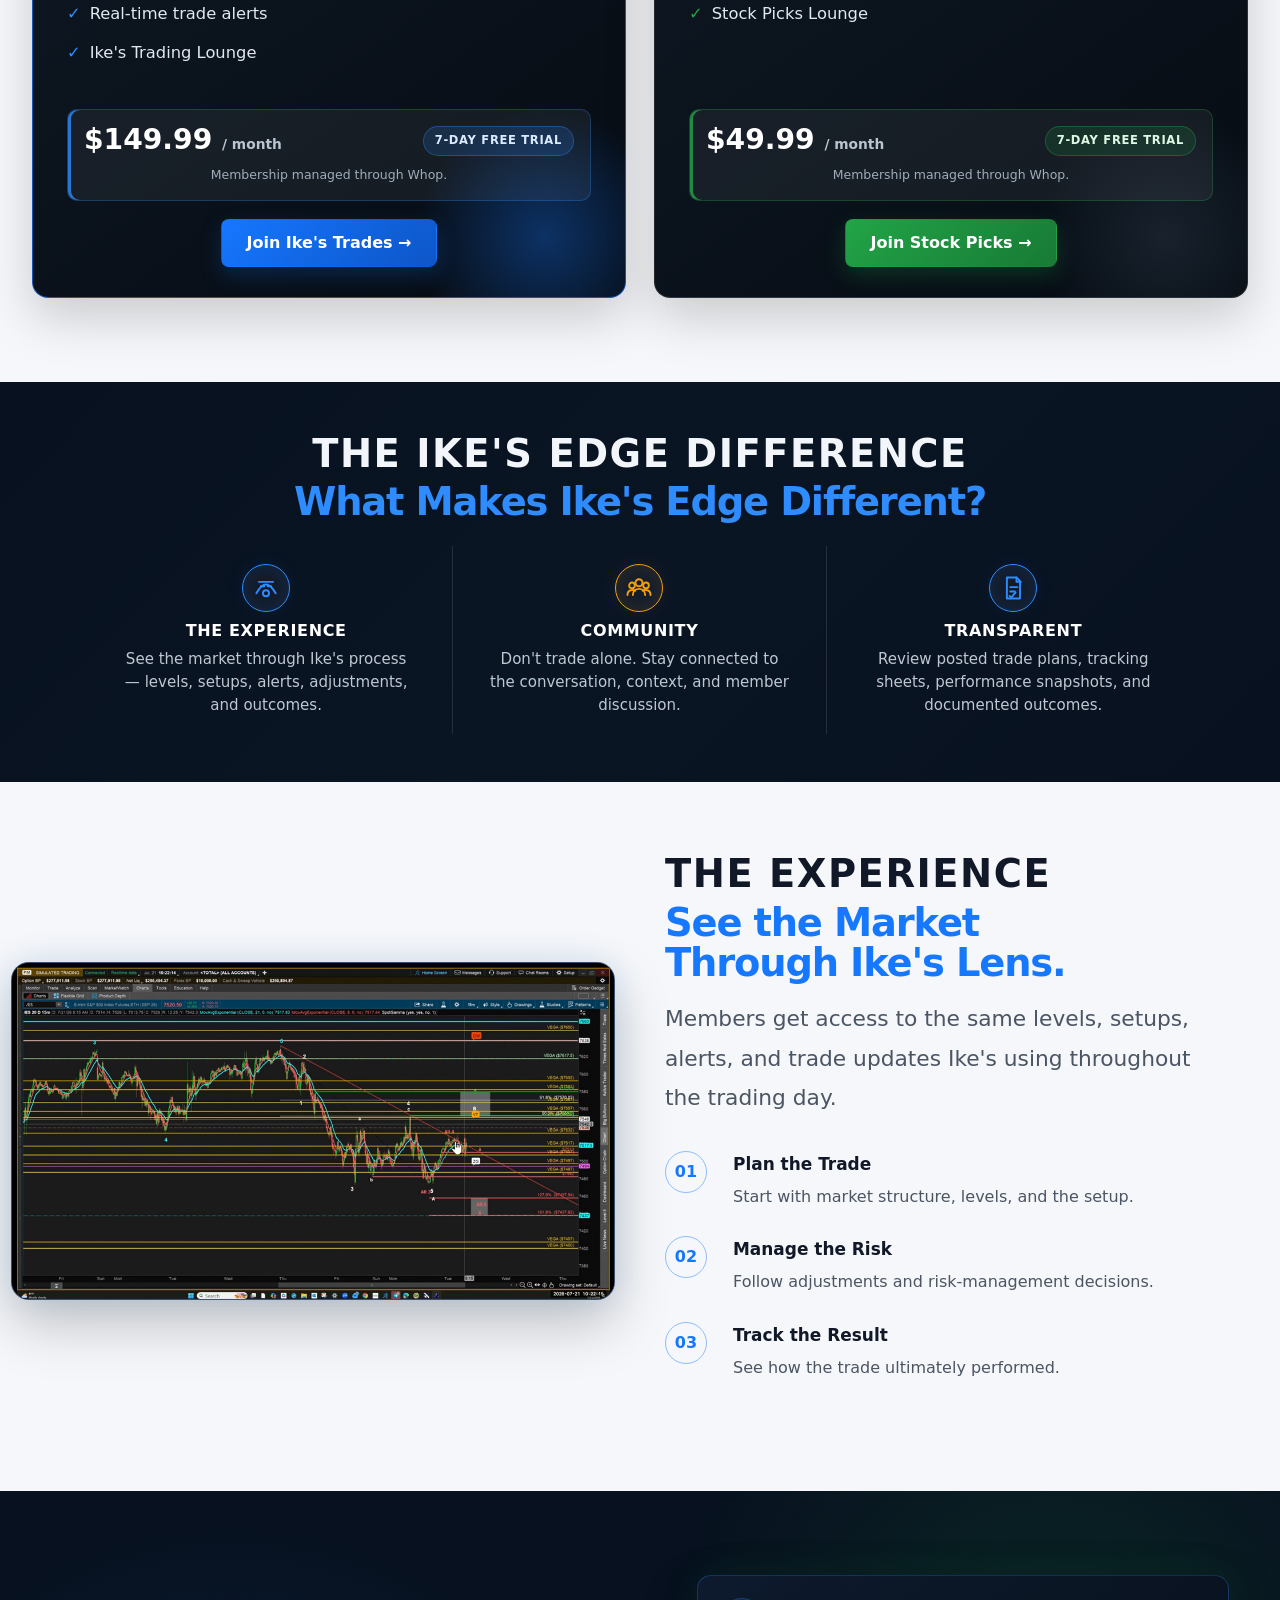
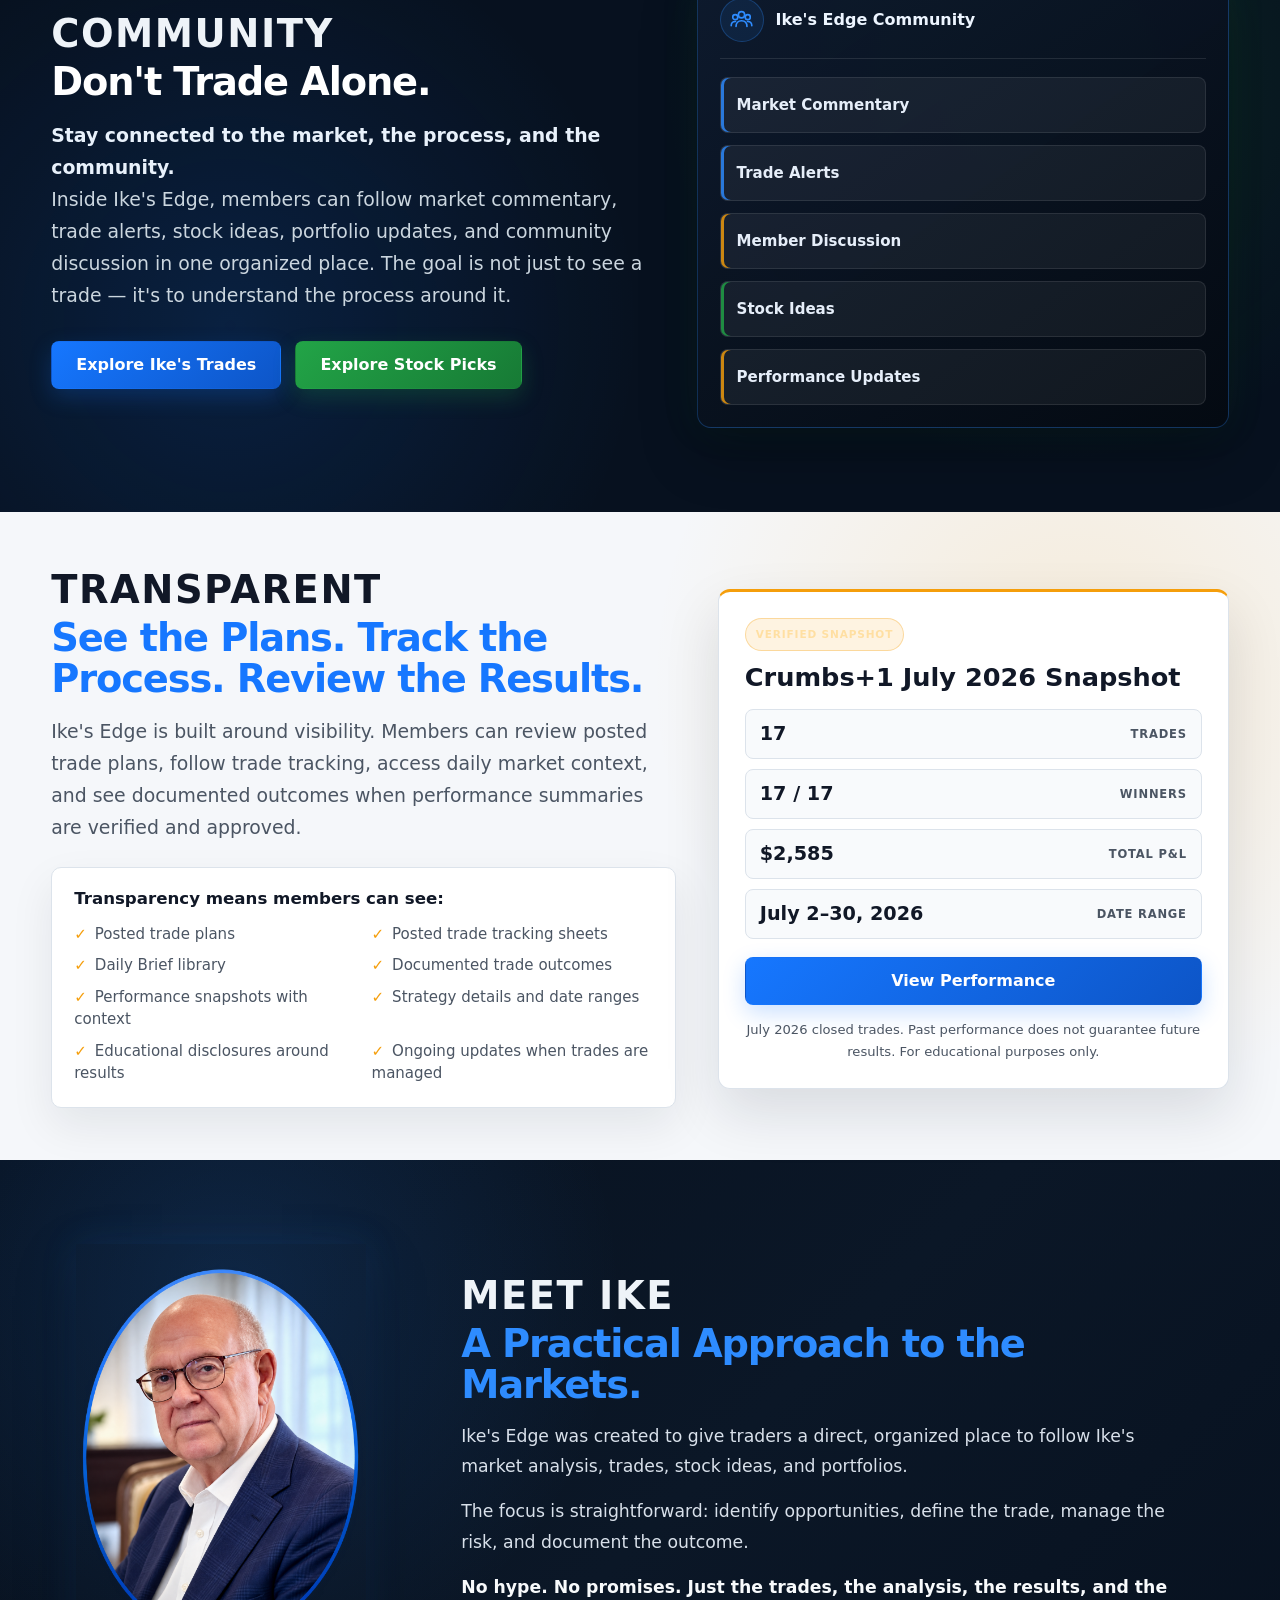
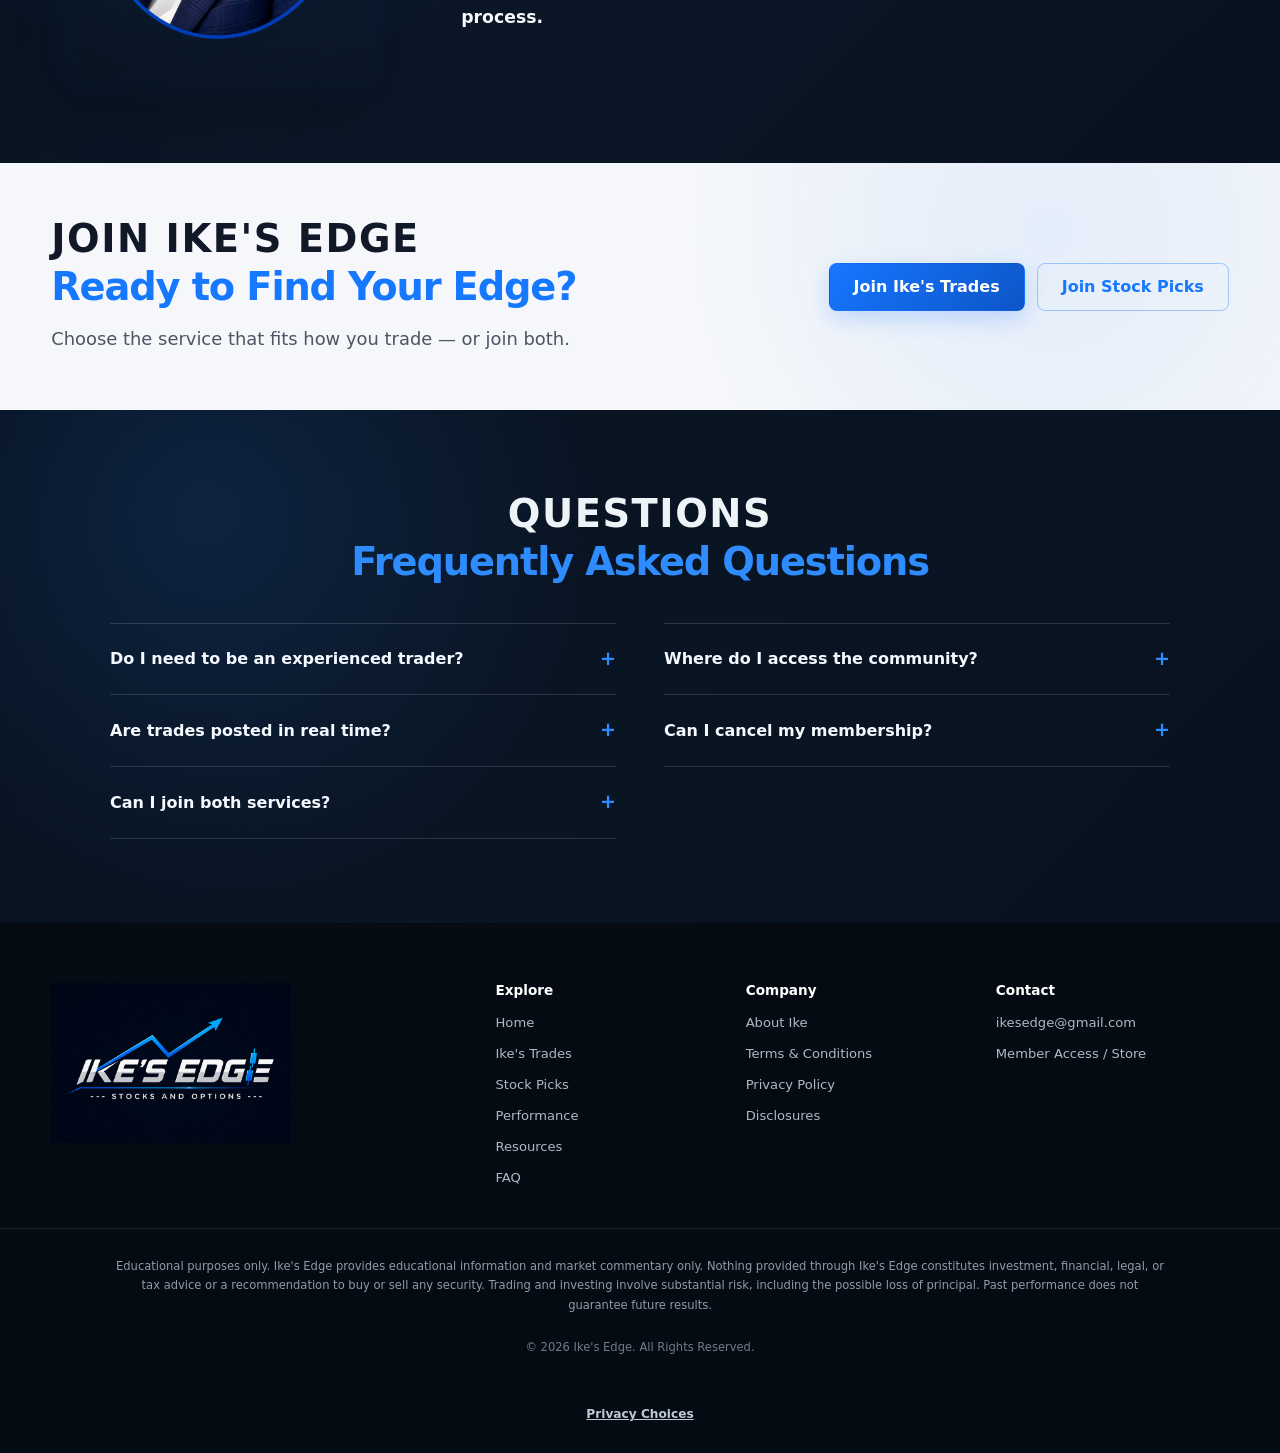
==== commit 1e373499: "Launch Facebook landing page with consent controls" ====
--- a/index.html
+++ b/index.html
@@ -1,6 +1,8 @@
 <!DOCTYPE html>
 <html lang="en">
 <head>
+  <script src="/analytics-config.js"></script>
+  <script src="/consent.js"></script>
   <meta charset="UTF-8" />
   <meta name="viewport" content="width=device-width, initial-scale=1.0" />
 
@@ -12,6 +14,11 @@
   />
 
   <link rel="stylesheet" href="styles.css" />
+  <script>
+    !function(w,d,s,u,n,a,b){if(w[n])return;a=w[n]={q:[],t:+new Date,s:[],o:u,track:function(){a.q.push([+new Date].concat([].slice.call(arguments)))},setScope:function(){a.s=[].slice.call(arguments).filter(function(x){return typeof x==="string"});a.q.push([+new Date,"setScope"].concat(a.s))},scope:function(){var c=[].slice.call(arguments);return{track:function(){a.q.push([+new Date].concat([].slice.call(arguments)).concat([{__scope:c}]))}}}};b=d.createElement(s);b.async=1;b.src=u+"/s.js";d.getElementsByTagName(s)[0].parentNode.insertBefore(b,d.getElementsByTagName(s)[0])}(window,document,"script","https://t.whop.tw","whop");
+    whop.setScope("biz_zZty89HEdYFQZf");
+    whop.track("page");
+  </script>
 </head>
 
 <body>
--- a/styles.css
+++ b/styles.css
@@ -4242,7 +4242,456 @@
   box-shadow: inset 3px 0 0 rgba(var(--green-rgb), 0.76);
 }
 
-.resources-hero,.resources-dark{background:#07111f;color:#fff}.resources-hero-grid,.resource-split{position:relative;z-index:1;display:grid;grid-template-columns:1fr 1fr;gap:50px;align-items:center;min-height:620px;padding:60px 0}.resources-hero h1{margin:14px 0 22px;font-size:clamp(3rem,4.5vw,4.75rem);line-height:.98}.resources-hero h1 span{color:var(--blue-bright)}.resources-hero p{color:#d1d9e3;font-size:1.1rem}.resource-dashboard,.resource-grid article,.community-grid article{padding:24px;border:1px solid var(--border-light);border-top:3px solid var(--blue);border-radius:8px}.resource-dashboard{display:grid;gap:12px;background:#0b1727;border-color:rgba(46,140,255,.35);box-shadow:var(--shadow)}.resource-dashboard span{padding:12px;background:rgba(255,255,255,.06);border-radius:6px}.resource-grid{display:grid;grid-template-columns:repeat(4,1fr);gap:16px}.resource-grid p,.community-grid p{margin-top:10px;font-size:.94rem}.resource-green{border-top-color:var(--green)!important}.resource-orange{border-top-color:var(--orange)!important}.resource-split{min-height:0}.resource-split img{max-height:480px;width:100%;object-fit:contain;border:1px solid rgba(255,255,255,.2);border-radius:10px}.resource-split ul{margin:18px 0;padding-left:20px}.resource-flow,.community-grid{display:grid;grid-template-columns:repeat(4,1fr);gap:18px}.resource-flow article{padding:22px;background:rgba(255,255,255,.06);border-top:3px solid var(--blue);border-radius:8px}.resource-flow p{color:#c9d3df;margin-top:8px}.community-grid{grid-template-columns:repeat(2,1fr)}.community-grid article{background:#0b1727;border-color:rgba(255,255,255,.15)}.resource-cta{display:flex;justify-content:center;margin-top:22px}@media(max-width:1024px){.resources-hero-grid,.resource-split{grid-template-columns:1fr;min-height:0}.resource-grid,.resource-flow{grid-template-columns:repeat(2,1fr)}}@media(max-width:760px){.resource-grid,.resource-flow,.community-grid{grid-template-columns:1fr}.resources-hero-grid{padding:48px 0}.resource-dashboard{padding:18px}}
+.resources-hero,
+.resources-dark {
+  background: #07111f;
+  color: #fff;
+}
+
+.resources-hero-grid,
+.resource-split {
+  position: relative;
+  z-index: 1;
+  display: grid;
+  grid-template-columns: minmax(0, 1fr) minmax(0, 520px);
+  gap: 50px;
+  align-items: center;
+  min-height: 620px;
+  padding: 60px 0;
+}
+
+.resources-hero-copy {
+  max-width: 620px;
+}
+
+.resources-hero h1 {
+  margin: 14px 0 22px;
+  font-size: clamp(3rem, 4.5vw, 4.75rem);
+  line-height: 0.98;
+}
+
+.resources-hero h1 span {
+  color: var(--blue-bright);
+}
+
+.resources-hero p {
+  color: #d1d9e3;
+  font-size: 1.1rem;
+}
+
+.resource-hero-badges {
+  gap: 12px;
+  margin-top: 26px;
+}
+
+.resource-hero-badges a {
+  display: inline-flex;
+  align-items: center;
+  justify-content: center;
+  padding: 10px 14px;
+  background: rgba(255, 255, 255, 0.06);
+  border: 1px solid rgba(120, 180, 255, 0.18);
+  border-radius: 999px;
+  color: #e6eef9;
+  font-size: 0.84rem;
+  font-weight: 800;
+  letter-spacing: 0.04em;
+  line-height: 1;
+  text-decoration: none;
+  text-transform: uppercase;
+  transition:
+    border-color 0.2s ease,
+    background 0.2s ease,
+    color 0.2s ease,
+    transform 0.2s ease;
+}
+
+.resource-hero-badges a:hover,
+.resource-hero-badges a:focus-visible {
+  background: rgba(46, 140, 255, 0.16);
+  border-color: rgba(120, 180, 255, 0.42);
+  color: #fff;
+  transform: translateY(-1px);
+}
+
+.resource-dashboard,
+.resource-grid article,
+.community-grid article {
+  padding: 24px;
+  border: 1px solid var(--border-light);
+  border-top: 3px solid var(--blue);
+  border-radius: 8px;
+}
+
+.resource-dashboard {
+  position: relative;
+  display: grid;
+  gap: 18px;
+  padding: 22px;
+  overflow: hidden;
+  background:
+    radial-gradient(circle at 82% 10%, rgba(46, 140, 255, 0.2), transparent 28%),
+    radial-gradient(circle at 20% 100%, rgba(241, 164, 41, 0.12), transparent 26%),
+    linear-gradient(160deg, rgba(11, 23, 39, 0.98), rgba(5, 12, 22, 0.99));
+  border-color: rgba(46, 140, 255, 0.35);
+  border-radius: 18px;
+  box-shadow:
+    0 30px 80px rgba(0, 0, 0, 0.44),
+    0 0 60px rgba(20, 93, 220, 0.14);
+}
+
+.resource-dashboard::before {
+  content: "";
+  position: absolute;
+  inset: 0;
+  pointer-events: none;
+  background:
+    linear-gradient(135deg, rgba(120, 180, 255, 0.08), transparent 36%),
+    linear-gradient(180deg, rgba(255, 255, 255, 0.05), transparent 24%);
+}
+
+.resource-dashboard-header {
+  position: relative;
+  z-index: 1;
+  display: grid;
+  gap: 8px;
+}
+
+.resource-dashboard-header span {
+  display: inline-flex;
+  width: fit-content;
+  padding: 8px 11px;
+  color: #d9e4f2;
+  background: rgba(7, 17, 31, 0.72);
+  border: 1px solid rgba(255, 255, 255, 0.12);
+  border-radius: 999px;
+  font-size: 0.66rem;
+  font-weight: 900;
+  letter-spacing: 0.08em;
+  text-transform: uppercase;
+}
+
+.resource-dashboard-header h2 {
+  margin: 0;
+  color: #fff;
+  font-size: clamp(1.55rem, 2.4vw, 2rem);
+  line-height: 1.08;
+}
+
+.resource-dashboard-grid {
+  position: relative;
+  z-index: 1;
+  display: grid;
+  grid-template-columns: repeat(2, minmax(0, 1fr));
+  gap: 14px;
+}
+
+.resource-dashboard-tile {
+  position: relative;
+  display: block;
+  min-height: 126px;
+  padding: 18px 18px 16px;
+  background: linear-gradient(180deg, rgba(255, 255, 255, 0.08), rgba(255, 255, 255, 0.04));
+  border: 1px solid rgba(159, 190, 228, 0.16);
+  border-radius: 14px;
+  box-shadow: inset 0 1px 0 rgba(255, 255, 255, 0.05);
+  text-decoration: none;
+  transition:
+    transform 0.2s ease,
+    border-color 0.2s ease,
+    box-shadow 0.2s ease,
+    background 0.2s ease;
+}
+
+.resource-dashboard-tile strong {
+  display: block;
+  margin: 10px 0 8px;
+  color: #fff;
+  font-size: 1rem;
+}
+
+.resource-dashboard-tile p {
+  margin: 0;
+  color: #aec0d3;
+  font-size: 0.92rem;
+  line-height: 1.5;
+}
+
+.resource-dashboard-tile:hover,
+.resource-dashboard-tile:focus-visible {
+  transform: translateY(-2px);
+  border-color: rgba(120, 180, 255, 0.34);
+  box-shadow:
+    inset 0 1px 0 rgba(255, 255, 255, 0.05),
+    0 16px 34px rgba(7, 17, 31, 0.18);
+}
+
+.resource-tile-mark {
+  position: relative;
+  width: 34px;
+  height: 34px;
+  border-radius: 10px;
+  background:
+    linear-gradient(135deg, rgba(46, 140, 255, 0.28), rgba(46, 140, 255, 0.08));
+  border: 1px solid rgba(120, 180, 255, 0.24);
+  box-shadow: inset 0 0 0 1px rgba(255, 255, 255, 0.04);
+}
+
+.resource-tile-mark::before {
+  content: "";
+  position: absolute;
+  left: 9px;
+  top: 16px;
+  width: 14px;
+  height: 2px;
+  border-radius: 999px;
+  background: rgba(214, 232, 255, 0.92);
+}
+
+.resource-dashboard-tile-blue {
+  border-color: rgba(46, 140, 255, 0.28);
+  box-shadow:
+    inset 0 1px 0 rgba(255, 255, 255, 0.05),
+    inset 3px 0 0 rgba(46, 140, 255, 0.72);
+}
+
+.resource-dashboard-tile-highlight {
+  grid-column: 1 / -1;
+  min-height: 104px;
+  background:
+    linear-gradient(145deg, rgba(11, 23, 39, 0.96), rgba(8, 18, 33, 0.98)),
+    radial-gradient(circle at 88% 50%, rgba(241, 164, 41, 0.12), transparent 26%);
+  border-color: rgba(241, 164, 41, 0.24);
+}
+
+.resource-dashboard-tile-highlight .resource-tile-mark {
+  background:
+    linear-gradient(135deg, rgba(241, 164, 41, 0.28), rgba(46, 140, 255, 0.12));
+  border-color: rgba(241, 164, 41, 0.24);
+}
+
+.resource-grid {
+  display: grid;
+  grid-template-columns: repeat(4, 1fr);
+  gap: 16px;
+}
+
+.resource-grid p,
+.community-grid p {
+  margin-top: 10px;
+  font-size: 0.94rem;
+}
+
+.resource-green {
+  border-top-color: var(--green) !important;
+}
+
+.resource-orange {
+  border-top-color: var(--orange) !important;
+}
+
+.resource-split {
+  min-height: 0;
+}
+
+.resource-split img {
+  max-height: 480px;
+  width: 100%;
+  object-fit: contain;
+  border: 1px solid rgba(255, 255, 255, 0.2);
+  border-radius: 10px;
+}
+
+.resource-split ul {
+  margin: 18px 0;
+  padding-left: 20px;
+}
+
+#resource-overview,
+#dealer-levels,
+#market-prep,
+#community-access,
+#trade-alerts-management,
+#performance-transparency {
+  scroll-margin-top: 108px;
+}
+
+.resource-flow,
+.community-grid {
+  display: grid;
+  grid-template-columns: repeat(4, 1fr);
+  gap: 18px;
+}
+
+.resource-flow article {
+  padding: 22px;
+  background: rgba(255, 255, 255, 0.06);
+  border-top: 3px solid var(--blue);
+  border-radius: 8px;
+}
+
+.resource-flow p {
+  color: #c9d3df;
+  margin-top: 8px;
+}
+
+.community-grid {
+  grid-template-columns: repeat(2, 1fr);
+}
+
+.community-grid article {
+  background: #0b1727;
+  border-color: rgba(255, 255, 255, 0.15);
+}
+
+.resource-cta {
+  display: flex;
+  justify-content: center;
+  margin-top: 22px;
+}
+
+.trade-alerts-section .resource-flow article {
+  background: #fff;
+  border: 1px solid var(--border-light);
+  border-top: 3px solid var(--blue);
+  box-shadow: 0 15px 36px rgba(15, 23, 42, 0.06);
+}
+
+.trade-alerts-section .resource-flow p {
+  color: var(--text-mid);
+}
+
+.trade-alert-preview {
+  max-width: 760px;
+  margin: 0 auto 30px;
+  text-align: center;
+}
+
+.trade-alert-preview-label {
+  display: inline-flex;
+  margin-bottom: 14px;
+  padding: 8px 12px;
+  color: var(--navy);
+  background: #eef5ff;
+  border: 1px solid rgba(46, 140, 255, 0.22);
+  border-radius: 999px;
+  font-size: 0.76rem;
+  font-weight: 900;
+  letter-spacing: 0.08em;
+  text-transform: uppercase;
+}
+
+.trade-alert-preview-frame {
+  padding: 16px;
+  background:
+    radial-gradient(circle at 84% 16%, rgba(46, 140, 255, 0.12), transparent 28%),
+    linear-gradient(160deg, rgba(255, 255, 255, 0.98), rgba(245, 248, 252, 0.98));
+  border: 1px solid rgba(46, 140, 255, 0.18);
+  border-radius: 18px;
+  box-shadow: 0 22px 54px rgba(15, 23, 42, 0.08);
+}
+
+.trade-alert-preview-frame img {
+  display: block;
+  width: 100%;
+  max-height: 520px;
+  object-fit: contain;
+  border: 1px solid rgba(15, 23, 42, 0.08);
+  border-radius: 12px;
+}
+
+.trade-alert-preview-note {
+  max-width: 620px;
+  margin: 14px auto 0;
+  color: #4c5f76;
+  font-size: 0.92rem;
+  line-height: 1.6;
+}
+
+.resources-stock-section .resource-grid article {
+  background: rgba(255, 255, 255, 0.06);
+  border-color: rgba(255, 255, 255, 0.14);
+}
+
+.resources-stock-section .resource-grid p {
+  color: #c9d3df;
+}
+
+@media (max-width: 1024px) {
+  .resources-hero-grid,
+  .resource-split {
+    grid-template-columns: 1fr;
+    min-height: 0;
+  }
+
+  .resources-hero-copy {
+    max-width: 100%;
+  }
+
+  .resource-dashboard {
+    max-width: 640px;
+  }
+
+  .resource-flow,
+  .resource-grid,
+  .community-grid {
+    grid-template-columns: repeat(2, 1fr);
+  }
+}
+
+@media (max-width: 760px) {
+  .resource-grid,
+  .resource-flow,
+  .community-grid {
+    grid-template-columns: 1fr;
+  }
+
+  .resources-hero-grid {
+    gap: 36px;
+    padding: 48px 0;
+  }
+
+  .resource-hero-badges {
+    gap: 10px;
+  }
+
+  .resource-dashboard {
+    padding: 18px;
+    border-radius: 16px;
+  }
+
+  .resource-dashboard-grid {
+    gap: 12px;
+  }
+
+  .resource-dashboard-tile {
+    min-height: 0;
+    padding: 16px;
+  }
+
+  .trade-alert-preview {
+    margin-bottom: 26px;
+  }
+
+  .trade-alert-preview-frame {
+    padding: 12px;
+    border-radius: 16px;
+  }
+
+  .trade-alert-preview-note {
+    font-size: 0.88rem;
+  }
+}
+
+@media (max-width: 560px) {
+  .resource-dashboard-grid {
+    grid-template-columns: 1fr;
+  }
+
+  .resource-dashboard-tile-highlight {
+    grid-column: auto;
+  }
+}
 
 @media (max-width: 1024px) {
   .resources-lounge-grid {
@@ -4263,3 +4712,2930 @@
 
 /* Legal and policy pages */
 .legal-hero{position:relative;overflow:hidden;background:#07111f;color:#fff}.legal-hero-inner{position:relative;z-index:1;max-width:980px;padding:92px 0 78px}.legal-hero h1{max-width:920px;margin:14px 0 18px;font-size:clamp(2.7rem,5vw,4.7rem);line-height:1.02}.legal-hero p{max-width:780px;color:#d1d9e3;font-size:1.1rem;line-height:1.7}.legal-layout{display:grid;grid-template-columns:260px minmax(0,1fr);gap:42px;align-items:start;max-width:1120px}.legal-layout-single{display:block;max-width:980px}.legal-toc{position:sticky;top:104px;display:grid;gap:10px;padding:20px;background:#fff;border:1px solid var(--border-light);border-top:3px solid var(--blue);border-radius:8px;box-shadow:0 14px 30px rgba(7,17,31,.08)}.legal-toc strong{color:var(--navy);font-size:.82rem;letter-spacing:.08em;text-transform:uppercase}.legal-toc a{color:#34465d;font-size:.94rem;line-height:1.35}.legal-toc a:hover{color:var(--blue)}.legal-content{max-width:960px;color:#243449;font-size:1.02rem;line-height:1.78}.legal-content p,.legal-content li{color:#34465d}.legal-content a{color:var(--blue);font-weight:700}.legal-section{padding:28px 0;border-bottom:1px solid var(--border-light);scroll-margin-top:110px}.legal-section:first-of-type{padding-top:0}.legal-section:last-child{border-bottom:0}.legal-section h2{margin:0 0 14px;color:var(--navy);font-size:clamp(1.5rem,2.1vw,2rem);line-height:1.25}.legal-section h3{margin:22px 0 8px;color:var(--navy);font-size:1.04rem;line-height:1.35;text-transform:uppercase;letter-spacing:.04em}.legal-section ul{display:grid;gap:9px;margin:12px 0 0;padding-left:22px}.legal-status-note,.legal-updated,.legal-card{border-radius:8px}.legal-status-note{margin:0 0 26px;padding:14px 16px;background:#fff5df;border:1px solid rgba(241,164,41,.35);color:#704800;font-weight:700}.legal-updated{display:flex;flex-wrap:wrap;gap:10px;margin-bottom:14px}.legal-updated span{padding:10px 12px;background:#eef5ff;border:1px solid rgba(46,140,255,.2);color:#183657;font-weight:700}.legal-caps{padding:18px;background:#f6f8fb;border-left:4px solid var(--orange);font-size:.96rem;line-height:1.72;letter-spacing:.01em}.legal-card{padding:32px;background:#fff;border:1px solid var(--border-light);border-top:3px solid var(--blue);box-shadow:0 14px 30px rgba(7,17,31,.08)}.legal-link-list{display:flex;flex-wrap:wrap;gap:12px;margin:22px 0}.legal-link-list a{display:inline-flex;align-items:center;justify-content:center;min-height:44px;padding:10px 16px;background:var(--blue);color:#fff;border-radius:6px}.legal-link-list a:hover{background:var(--navy);color:#fff}.legal-note{font-weight:700}.legal-contact{font-style:normal;color:#34465d;line-height:1.85}@media(max-width:900px){.legal-layout{grid-template-columns:1fr}.legal-toc{position:static}.legal-hero-inner{padding:64px 0 56px}.legal-section{scroll-margin-top:90px}}@media(max-width:560px){.legal-hero h1{font-size:clamp(2.4rem,12vw,3rem)}.legal-content{font-size:1rem}.legal-card{padding:24px}.legal-link-list a{width:100%}}
+
+/* Member celebration landing page */
+.member-celebration-page {
+  background: #f5f7fa;
+}
+
+.member-celebration-hero {
+  position: relative;
+  overflow: hidden;
+  padding: 88px 0 76px;
+  background:
+    radial-gradient(circle at 18% 18%, rgba(46, 140, 255, 0.18), transparent 28%),
+    radial-gradient(circle at 82% 24%, rgba(241, 164, 41, 0.16), transparent 24%),
+    linear-gradient(180deg, #07111f 0%, #091527 54%, #0b172a 100%);
+  color: #fff;
+}
+
+.member-celebration-hero::before,
+.member-celebration-hero::after {
+  content: "";
+  position: absolute;
+  border-radius: 999px;
+  filter: blur(8px);
+}
+
+.member-celebration-hero::before {
+  top: 70px;
+  left: -70px;
+  width: 240px;
+  height: 240px;
+  background: radial-gradient(circle, rgba(46, 140, 255, 0.26), transparent 68%);
+}
+
+.member-celebration-hero::after {
+  right: -40px;
+  bottom: 10px;
+  width: 220px;
+  height: 220px;
+  background: radial-gradient(circle, rgba(241, 164, 41, 0.22), transparent 70%);
+}
+
+.member-celebration-hero-grid {
+  position: relative;
+  z-index: 1;
+  display: grid;
+  grid-template-columns: minmax(0, 1.02fr) minmax(320px, 0.88fr);
+  gap: 38px;
+  align-items: center;
+}
+
+.member-celebration-copy {
+  position: relative;
+  z-index: 2;
+  max-width: 640px;
+}
+
+.member-celebration-copy .eyebrow {
+  color: #dfeaff;
+}
+
+.member-celebration-copy h1 {
+  margin: 16px 0 18px;
+  font-size: clamp(2.55rem, 5.1vw, 4.35rem);
+  color: #fff7e2;
+  text-wrap: balance;
+  text-shadow: 0 10px 28px rgba(0, 0, 0, 0.22);
+}
+
+.member-celebration-copy h1 span {
+  color: #e8a128;
+  text-shadow:
+    0 0 1px rgba(255, 244, 209, 0.4),
+    0 10px 26px rgba(232, 161, 40, 0.18);
+}
+
+.member-celebration-copy h1::after {
+  content: "";
+  display: block;
+  width: 150px;
+  height: 4px;
+  margin-top: 18px;
+  border-radius: 999px;
+  background: linear-gradient(90deg, rgba(232, 161, 40, 0.95), rgba(255, 230, 164, 0.55), rgba(232, 161, 40, 0));
+}
+
+.member-celebration-copy p {
+  max-width: 600px;
+  color: #edf3fb;
+  font-size: 1.12rem;
+  line-height: 1.75;
+  text-shadow: 0 1px 0 rgba(0, 0, 0, 0.16);
+}
+
+.member-celebration-actions {
+  display: inline-grid;
+  gap: 16px;
+  margin-top: 28px;
+  align-items: stretch;
+}
+
+.member-celebration-primary-actions {
+  display: flex;
+  flex-wrap: wrap;
+  gap: 14px;
+}
+
+.celebration-button-coupon {
+  background: linear-gradient(135deg, #d94b34, #b93122);
+  box-shadow: 0 10px 26px rgba(217, 75, 52, 0.28);
+}
+
+.celebration-button-coupon:hover {
+  box-shadow: 0 14px 32px rgba(217, 75, 52, 0.34);
+}
+
+.celebration-button-secondary {
+  color: #fff;
+}
+
+.celebration-button-referral {
+  background: linear-gradient(135deg, #1f7d42, #155d30);
+  box-shadow: 0 10px 26px rgba(31, 125, 66, 0.26);
+}
+
+.celebration-button-referral:hover {
+  box-shadow: 0 14px 32px rgba(31, 125, 66, 0.34);
+}
+
+.celebration-button-rate {
+  background: linear-gradient(135deg, var(--blue), var(--blue-dark));
+}
+
+.celebration-button-rate:hover {
+  box-shadow: 0 12px 28px rgba(22, 119, 255, 0.32);
+}
+
+.member-celebration-audio-row {
+  display: flex;
+  justify-content: center;
+}
+
+.celebration-button-audio {
+  min-height: 48px;
+  padding: 10px 18px;
+  background: rgba(232, 161, 40, 0.12);
+  border: 1px solid rgba(232, 161, 40, 0.64);
+  color: #fff2cf;
+  box-shadow:
+    0 10px 24px rgba(0, 0, 0, 0.18),
+    inset 0 0 0 1px rgba(255, 242, 207, 0.08);
+}
+
+.celebration-button-audio:hover,
+.celebration-button-audio:focus-visible {
+  color: #fff8e6;
+  background: rgba(232, 161, 40, 0.2);
+  border-color: rgba(255, 223, 146, 0.9);
+  box-shadow:
+    0 14px 30px rgba(0, 0, 0, 0.22),
+    0 0 0 3px rgba(232, 161, 40, 0.22);
+}
+
+.celebration-hero-media {
+  position: relative;
+  z-index: 2;
+}
+
+.celebration-hero-frame {
+  position: relative;
+  max-width: 520px;
+  margin-left: auto;
+  padding: 18px;
+  background:
+    linear-gradient(155deg, rgba(12, 24, 42, 0.96), rgba(7, 17, 31, 0.98)),
+    radial-gradient(circle at 78% 16%, rgba(46, 140, 255, 0.18), transparent 24%),
+    radial-gradient(circle at 22% 84%, rgba(34, 164, 71, 0.12), transparent 24%);
+  border: 1px solid rgba(157, 188, 228, 0.18);
+  border-radius: 28px;
+  box-shadow:
+    0 0 0 1px rgba(232, 161, 40, 0.08),
+    0 30px 60px rgba(0, 0, 0, 0.34),
+    0 0 90px rgba(232, 161, 40, 0.12),
+    inset 0 1px 0 rgba(255, 255, 255, 0.06);
+}
+
+.celebration-hero-frame::before {
+  content: "";
+  position: absolute;
+  inset: 14px;
+  border: 1px dashed rgba(173, 197, 228, 0.22);
+  border-radius: 20px;
+  pointer-events: none;
+}
+
+.celebration-hero-image {
+  position: relative;
+  z-index: 1;
+  display: block;
+  width: 100%;
+  max-height: 820px;
+  object-fit: contain;
+  border-radius: 22px;
+  box-shadow:
+    0 28px 55px rgba(0, 0, 0, 0.28),
+    0 0 0 1px rgba(255, 255, 255, 0.04);
+}
+
+.celebration-image-load {
+  opacity: 0;
+  transform: translateY(18px) rotate(0deg) scale(0.985);
+  transform-origin: center center;
+  animation: celebrationImageWiggle 1.8s cubic-bezier(0.2, 0.7, 0.2, 1) 3.15s 1 forwards;
+}
+
+.member-celebration-firework {
+  position: absolute;
+  top: 112px;
+  left: min(45%, 560px);
+  z-index: 0;
+  width: 260px;
+  height: 260px;
+  pointer-events: none;
+  transform: translateX(-50%);
+  filter: saturate(1.08);
+}
+
+.member-celebration-firework-second {
+  top: 460px;
+  left: calc(min(67.5%, 824px) + 260px);
+}
+
+.member-celebration-firework-hold .member-firework-core {
+  animation-name: memberFireworkCoreHold;
+}
+
+.member-celebration-firework-hold .member-firework-ring {
+  animation-name: memberFireworkRingHold;
+}
+
+.member-celebration-firework-hold .member-firework-spark {
+  animation-name: memberFireworkSparkHold;
+}
+
+.member-celebration-firework span {
+  position: absolute;
+  inset: 50% auto auto 50%;
+  pointer-events: none;
+}
+
+.member-firework-core,
+.member-firework-ring {
+  width: 24px;
+  height: 24px;
+  border-radius: 999px;
+  transform: translate(-50%, -50%) scale(0.2);
+  opacity: 0;
+}
+
+.member-firework-core {
+  background:
+    radial-gradient(circle, rgba(255, 247, 224, 0.98) 0%, rgba(232, 161, 40, 0.95) 42%, rgba(232, 161, 40, 0) 78%);
+  box-shadow:
+    0 0 18px rgba(255, 244, 214, 0.72),
+    0 0 42px rgba(232, 161, 40, 0.3);
+  animation: memberFireworkCore 1.6s ease-out 0s 1 forwards;
+}
+
+.member-firework-ring {
+  width: 36px;
+  height: 36px;
+  border: 2px solid rgba(255, 232, 177, 0.8);
+  box-shadow:
+    0 0 18px rgba(255, 244, 214, 0.44),
+    0 0 56px rgba(46, 140, 255, 0.18);
+  animation: memberFireworkRing 1.6s ease-out 0.08s 1 forwards;
+}
+
+.member-firework-spark {
+  width: 110px;
+  height: 4px;
+  margin-left: -2px;
+  border-radius: 999px;
+  opacity: 0;
+  transform-origin: 0 50%;
+  background: linear-gradient(90deg, rgba(255, 250, 240, 0.98), rgba(255, 250, 240, 0.8) 14%, rgba(255, 250, 240, 0) 100%);
+  box-shadow: 0 0 14px rgba(255, 241, 202, 0.2);
+  animation: memberFireworkSpark 1.55s cubic-bezier(0.19, 0.84, 0.21, 1) 0.06s 1 forwards;
+}
+
+.member-celebration-firework-second .member-firework-core {
+  animation-delay: 1.6s;
+}
+
+.member-celebration-firework-second .member-firework-ring {
+  animation-delay: 1.68s;
+}
+
+.member-celebration-firework-second .member-firework-spark.spark-1 {
+  animation-delay: 1.66s;
+}
+
+.member-celebration-firework-second .member-firework-spark.spark-2 {
+  animation-delay: 1.74s;
+}
+
+.member-celebration-firework-second .member-firework-spark.spark-3 {
+  animation-delay: 1.82s;
+}
+
+.member-celebration-firework-second .member-firework-spark.spark-4 {
+  animation-delay: 1.7s;
+}
+
+.member-celebration-firework-second .member-firework-spark.spark-5 {
+  animation-delay: 1.78s;
+}
+
+.member-celebration-firework-second .member-firework-spark.spark-6 {
+  animation-delay: 1.88s;
+}
+
+.member-celebration-firework-second .member-firework-spark.spark-7 {
+  animation-delay: 1.76s;
+}
+
+.member-celebration-firework-second .member-firework-spark.spark-8 {
+  animation-delay: 1.84s;
+}
+
+.member-firework-spark::after {
+  content: "";
+  position: absolute;
+  top: 50%;
+  right: -8px;
+  width: 14px;
+  height: 14px;
+  border-radius: 999px;
+  transform: translateY(-50%);
+  background: inherit;
+  filter: blur(0.2px);
+}
+
+.member-firework-spark.spark-1 {
+  --firework-angle: 16deg;
+  background: linear-gradient(90deg, rgba(255, 248, 230, 1), rgba(232, 161, 40, 0.92) 18%, rgba(232, 161, 40, 0) 100%);
+  transform: translate(-50%, -50%) rotate(var(--firework-angle)) scaleX(0.12);
+}
+
+.member-firework-spark.spark-2 {
+  --firework-angle: 58deg;
+  background: linear-gradient(90deg, rgba(243, 251, 255, 1), rgba(46, 140, 255, 0.9) 18%, rgba(46, 140, 255, 0) 100%);
+  transform: translate(-50%, -50%) rotate(var(--firework-angle)) scaleX(0.12);
+  animation-delay: 0.14s;
+}
+
+.member-firework-spark.spark-3 {
+  --firework-angle: 102deg;
+  background: linear-gradient(90deg, rgba(242, 255, 253, 1), rgba(26, 182, 170, 0.9) 18%, rgba(26, 182, 170, 0) 100%);
+  transform: translate(-50%, -50%) rotate(var(--firework-angle)) scaleX(0.12);
+  animation-delay: 0.22s;
+}
+
+.member-firework-spark.spark-4 {
+  --firework-angle: 146deg;
+  background: linear-gradient(90deg, rgba(255, 249, 240, 1), rgba(245, 158, 11, 0.9) 18%, rgba(245, 158, 11, 0) 100%);
+  transform: translate(-50%, -50%) rotate(var(--firework-angle)) scaleX(0.12);
+  animation-delay: 0.1s;
+}
+
+.member-firework-spark.spark-5 {
+  --firework-angle: 196deg;
+  background: linear-gradient(90deg, rgba(242, 255, 253, 1), rgba(34, 164, 71, 0.9) 18%, rgba(34, 164, 71, 0) 100%);
+  transform: translate(-50%, -50%) rotate(var(--firework-angle)) scaleX(0.12);
+  animation-delay: 0.18s;
+}
+
+.member-firework-spark.spark-6 {
+  --firework-angle: 236deg;
+  background: linear-gradient(90deg, rgba(243, 251, 255, 1), rgba(46, 140, 255, 0.88) 18%, rgba(46, 140, 255, 0) 100%);
+  transform: translate(-50%, -50%) rotate(var(--firework-angle)) scaleX(0.12);
+  animation-delay: 0.28s;
+}
+
+.member-firework-spark.spark-7 {
+  --firework-angle: 282deg;
+  background: linear-gradient(90deg, rgba(255, 248, 230, 1), rgba(232, 161, 40, 0.92) 18%, rgba(232, 161, 40, 0) 100%);
+  transform: translate(-50%, -50%) rotate(var(--firework-angle)) scaleX(0.12);
+  animation-delay: 0.16s;
+}
+
+.member-firework-spark.spark-8 {
+  --firework-angle: 328deg;
+  background: linear-gradient(90deg, rgba(242, 255, 253, 1), rgba(26, 182, 170, 0.88) 18%, rgba(26, 182, 170, 0) 100%);
+  transform: translate(-50%, -50%) rotate(var(--firework-angle)) scaleX(0.12);
+  animation-delay: 0.24s;
+}
+
+.member-offers-section {
+  position: relative;
+  padding-top: 56px;
+  background:
+    linear-gradient(180deg, #f8fafc 0%, #eff4fa 100%);
+}
+
+.member-letter-panel {
+  max-width: 930px;
+  margin: 0 auto;
+  padding: 34px 36px 38px;
+  background:
+    linear-gradient(180deg, rgba(255, 255, 255, 0.98), rgba(247, 250, 255, 0.98)),
+    radial-gradient(circle at top right, rgba(46, 140, 255, 0.08), transparent 24%);
+  border: 1px solid rgba(181, 195, 214, 0.76);
+  border-radius: 28px;
+  box-shadow:
+    0 24px 54px rgba(10, 18, 31, 0.08),
+    0 0 0 1px rgba(255, 255, 255, 0.7) inset;
+}
+
+.member-letter-header {
+  display: flex;
+  align-items: center;
+  justify-content: space-between;
+  gap: 18px;
+}
+
+.member-letter-logo {
+  width: 170px;
+  max-width: 46%;
+}
+
+.member-letter-heading {
+  text-align: right;
+}
+
+.member-letter-heading span {
+  display: block;
+  color: #6e7f94;
+  font-size: 0.78rem;
+  font-weight: 800;
+  letter-spacing: 0.18em;
+  text-transform: uppercase;
+}
+
+.member-letter-heading strong {
+  display: block;
+  margin-top: 8px;
+  color: #0d2340;
+  font-size: 1.32rem;
+  letter-spacing: 0.02em;
+}
+
+.member-letter-rule {
+  height: 5px;
+  margin: 22px 0 28px;
+  border-radius: 999px;
+  background: linear-gradient(90deg, #1677ff 0%, #e8a128 56%, rgba(232, 161, 40, 0.15) 100%);
+}
+
+.member-letter-body {
+  display: grid;
+  gap: 22px;
+}
+
+.member-letter-body p {
+  color: #31465d;
+  font-size: 1.08rem;
+  line-height: 1.9;
+}
+
+.member-letter-signoff {
+  margin-top: 6px;
+  color: #0d2340;
+  font-size: 1.14rem;
+  font-weight: 800;
+}
+
+.member-detail-section {
+  padding: 84px 0;
+}
+
+.member-detail-section-dark {
+  background:
+    radial-gradient(circle at 82% 18%, rgba(232, 161, 40, 0.16), transparent 24%),
+    radial-gradient(circle at 16% 24%, rgba(46, 140, 255, 0.14), transparent 28%),
+    linear-gradient(180deg, #07111f 0%, #091527 52%, #0b172a 100%);
+}
+
+.member-detail-grid,
+.member-notes-grid {
+  display: grid;
+  grid-template-columns: minmax(0, 1fr) minmax(280px, 360px);
+  gap: 28px;
+  align-items: start;
+}
+
+.member-detail-copy h2,
+.member-panel-copy h2,
+.member-notes-card h2,
+.member-thank-you-card h2 {
+  margin: 10px 0 16px;
+  color: #0d2340;
+}
+
+.member-offers-section .section-heading {
+  margin-bottom: 34px;
+}
+
+.member-offers-section .section-heading h2 {
+  color: var(--blue);
+  text-transform: uppercase;
+}
+
+.member-panel-copy h3 {
+  margin: 0 0 16px;
+  color: #0d55c7;
+  font-size: 1.28rem;
+  line-height: 1.4;
+}
+
+.member-detail-copy p,
+.member-panel-copy p,
+.member-notes-card p,
+.member-disclosure-card p,
+.member-thank-you-card p {
+  color: #42546b;
+}
+
+.member-detail-section-dark .member-detail-copy h2,
+.member-rate-section .member-panel-copy h2,
+.member-notes-section .member-notes-card h2 {
+  color: #f7fbff;
+}
+
+.member-detail-section-dark .member-detail-copy p,
+.member-detail-section-dark .celebration-steps li,
+.member-rate-section .member-panel-copy p,
+.member-rate-section .celebration-steps li,
+.member-notes-section .member-notes-card p,
+.member-notes-section .celebration-notes-list li {
+  color: #d4deea;
+}
+
+.celebration-steps {
+  display: grid;
+  gap: 14px;
+  margin-top: 22px;
+  padding-left: 22px;
+}
+
+.celebration-steps li {
+  color: #22364f;
+}
+
+.celebration-code-card,
+.celebration-store-shop-card,
+.member-panel,
+.member-thank-you-card,
+.member-notes-card,
+.member-disclosure-card {
+  border-radius: 24px;
+  box-shadow: 0 22px 48px rgba(10, 18, 31, 0.08);
+}
+
+.celebration-store-banner-wrap {
+  max-width: 930px;
+  margin: 0 auto 32px;
+}
+
+.celebration-code-card {
+  padding: 28px;
+  background:
+    radial-gradient(circle at 78% 18%, rgba(46, 140, 255, 0.22), transparent 24%),
+    radial-gradient(circle at 20% 82%, rgba(232, 161, 40, 0.16), transparent 28%),
+    linear-gradient(180deg, rgba(11, 23, 39, 0.98), rgba(7, 17, 31, 0.98));
+  border: 1px solid rgba(171, 191, 221, 0.16);
+  color: #fff;
+  box-shadow:
+    0 22px 48px rgba(0, 0, 0, 0.28),
+    0 0 0 1px rgba(232, 161, 40, 0.08);
+}
+
+.member-detail-grid-store {
+  align-items: stretch;
+}
+
+.celebration-code-label {
+  display: inline-flex;
+  margin-bottom: 18px;
+  color: #d8e7ff;
+  font-size: 0.78rem;
+  font-weight: 900;
+  letter-spacing: 0.11em;
+  text-transform: uppercase;
+}
+
+.celebration-code-card strong {
+  display: block;
+  margin-bottom: 12px;
+  font-size: clamp(2rem, 4vw, 2.9rem);
+  letter-spacing: 0.08em;
+}
+
+.celebration-code-card p {
+  color: #c7d3e2;
+}
+
+.celebration-store-banner {
+  width: 100%;
+  height: clamp(204px, 30vw, 250px);
+  object-fit: cover;
+  object-position: center top;
+  border: 1px solid rgba(232, 161, 40, 0.26);
+  border-radius: 18px;
+  box-shadow:
+    0 16px 34px rgba(0, 0, 0, 0.24),
+    0 0 28px rgba(232, 161, 40, 0.1);
+}
+
+.celebration-store-side {
+  display: grid;
+  gap: 20px;
+}
+
+.celebration-store-shop-card {
+  display: grid;
+  gap: 18px;
+  align-content: start;
+  padding: 28px;
+  background:
+    radial-gradient(circle at 84% 20%, rgba(232, 161, 40, 0.15), transparent 24%),
+    linear-gradient(180deg, rgba(15, 30, 50, 0.98), rgba(8, 18, 31, 0.98));
+  border: 1px solid rgba(171, 191, 221, 0.16);
+  color: #fff;
+  box-shadow:
+    0 22px 48px rgba(0, 0, 0, 0.24),
+    0 0 0 1px rgba(232, 161, 40, 0.08);
+}
+
+.celebration-store-shop-card h3 {
+  text-align: center;
+  color: #f7fbff;
+  font-size: 1.42rem;
+  line-height: 1.3;
+}
+
+.celebration-store-shop-card p {
+  margin: 0;
+  text-align: center;
+  color: #dce6f3;
+  line-height: 1.7;
+}
+
+.celebration-store-button {
+  width: 100%;
+  justify-content: center;
+  background: linear-gradient(135deg, #e8a128, #f3b43b);
+  color: #081322;
+  box-shadow: 0 14px 30px rgba(232, 161, 40, 0.28);
+}
+
+.celebration-store-button:hover,
+.celebration-store-button:focus-visible {
+  color: #081322;
+  box-shadow: 0 18px 38px rgba(232, 161, 40, 0.34);
+}
+
+.member-detail-section-dark .member-store-reminder {
+  color: #dce6f3;
+}
+
+.member-panel {
+  padding: 34px;
+  background: #fff;
+  border: 1px solid rgba(181, 195, 214, 0.7);
+}
+
+.member-referral-panel {
+  display: grid;
+  grid-template-columns: minmax(0, 1.05fr) minmax(280px, 0.95fr);
+  gap: 28px;
+  align-items: center;
+}
+
+.member-referral-section {
+  background:
+    linear-gradient(180deg, #f8fafc 0%, #eef4fa 100%);
+}
+
+.member-panel-green {
+  border-top: 4px solid var(--green);
+}
+
+.member-panel-orange {
+  border-top: 4px solid var(--orange);
+}
+
+.member-rate-section {
+  background:
+    radial-gradient(circle at 84% 20%, rgba(232, 161, 40, 0.15), transparent 24%),
+    radial-gradient(circle at 14% 18%, rgba(46, 140, 255, 0.14), transparent 26%),
+    linear-gradient(180deg, #07111f 0%, #0a1627 100%);
+}
+
+.member-rate-section .member-panel {
+  background: rgba(11, 23, 39, 0.78);
+  border-color: rgba(171, 191, 221, 0.16);
+  box-shadow:
+    0 24px 50px rgba(0, 0, 0, 0.24),
+    inset 0 1px 0 rgba(255, 255, 255, 0.04);
+}
+
+.member-rate-content {
+  max-width: 930px;
+  margin: 0 auto;
+  display: grid;
+  gap: 26px;
+  justify-items: center;
+}
+
+.member-rate-copy {
+  text-align: center;
+}
+
+.member-rate-copy p {
+  max-width: 680px;
+  margin: 0 auto;
+}
+
+.member-rate-graphic-frame {
+  width: 100%;
+  padding: 18px;
+  background:
+    linear-gradient(180deg, rgba(8, 18, 31, 0.98), rgba(11, 23, 39, 0.98)),
+    radial-gradient(circle at 78% 18%, rgba(46, 140, 255, 0.14), transparent 26%);
+  border: 1px solid rgba(171, 191, 221, 0.18);
+  border-radius: 24px;
+  box-shadow:
+    0 26px 52px rgba(0, 0, 0, 0.28),
+    0 0 0 1px rgba(46, 140, 255, 0.08);
+}
+
+.member-rate-graphic {
+  display: block;
+  width: 100%;
+  height: auto;
+  max-height: 720px;
+  object-fit: contain;
+  border-radius: 18px;
+}
+
+.member-rate-button {
+  min-width: 220px;
+  display: inline-grid;
+  gap: 4px;
+  justify-items: center;
+  padding: 16px 26px;
+  color: #fff;
+  text-align: center;
+  box-shadow: 0 14px 30px rgba(22, 119, 255, 0.28);
+}
+
+.member-rate-button:hover,
+.member-rate-button:focus-visible {
+  color: #fff;
+  box-shadow: 0 18px 38px rgba(22, 119, 255, 0.36);
+}
+
+.member-rate-button span,
+.member-rate-button small {
+  display: block;
+}
+
+.member-rate-button span {
+  font-size: 1.05rem;
+  font-weight: 800;
+  line-height: 1.1;
+}
+
+.member-rate-button small {
+  font-size: 0.82rem;
+  font-weight: 700;
+  letter-spacing: 0.08em;
+  text-transform: uppercase;
+}
+
+.member-rate-section .eyebrow,
+.member-notes-section .eyebrow {
+  color: #dfeaff;
+}
+
+.member-small-note {
+  margin: 20px 0 24px;
+  font-size: 0.95rem;
+  line-height: 1.7;
+}
+
+.member-referral-media {
+  position: relative;
+}
+
+.member-referral-graphic-frame {
+  position: relative;
+  padding: 16px;
+  background:
+    linear-gradient(180deg, #fdfefe, #f4faf9),
+    radial-gradient(circle at 76% 18%, rgba(26, 182, 170, 0.1), transparent 26%);
+  border: 1px solid rgba(26, 182, 170, 0.16);
+  border-radius: 24px;
+  box-shadow:
+    0 24px 44px rgba(10, 18, 31, 0.08),
+    0 0 0 1px rgba(255, 255, 255, 0.6) inset;
+}
+
+.member-referral-graphic-frame::after {
+  content: "";
+  position: absolute;
+  inset: auto 14% -18px;
+  height: 42px;
+  border-radius: 999px;
+  background: radial-gradient(circle, rgba(26, 182, 170, 0.22), transparent 70%);
+  filter: blur(14px);
+  pointer-events: none;
+}
+
+.member-referral-graphic {
+  position: relative;
+  z-index: 1;
+  display: block;
+  width: 100%;
+  height: auto;
+  object-fit: contain;
+  border-radius: 18px;
+}
+
+.member-thank-you-card {
+  max-width: 860px;
+  margin: 0 auto;
+  padding: 40px 42px;
+  text-align: center;
+  background:
+    linear-gradient(180deg, #fff, #fbfcff),
+    radial-gradient(circle at 15% 18%, rgba(46, 140, 255, 0.08), transparent 28%);
+  border: 1px solid rgba(181, 195, 214, 0.72);
+}
+
+.member-thank-you-wrap {
+  position: relative;
+}
+
+.member-thank-you-wrap .member-thank-you-card {
+  position: relative;
+  z-index: 1;
+}
+
+.member-thank-you-firework {
+  top: 50%;
+  width: 220px;
+  height: 220px;
+  transform: translateY(-50%);
+  z-index: 0;
+}
+
+.member-thank-you-firework-left {
+  left: 24px;
+}
+
+.member-thank-you-firework-right {
+  left: auto;
+  right: -72px;
+}
+
+.member-thank-you-firework-right .member-firework-core {
+  animation-delay: 0.55s;
+}
+
+.member-thank-you-firework-right .member-firework-ring {
+  animation-delay: 0.63s;
+}
+
+.member-thank-you-firework-right .member-firework-spark.spark-1 {
+  animation-delay: 0.61s;
+}
+
+.member-thank-you-firework-right .member-firework-spark.spark-2 {
+  animation-delay: 0.69s;
+}
+
+.member-thank-you-firework-right .member-firework-spark.spark-3 {
+  animation-delay: 0.77s;
+}
+
+.member-thank-you-firework-right .member-firework-spark.spark-4 {
+  animation-delay: 0.65s;
+}
+
+.member-thank-you-firework-right .member-firework-spark.spark-5 {
+  animation-delay: 0.73s;
+}
+
+.member-thank-you-firework-right .member-firework-spark.spark-6 {
+  animation-delay: 0.81s;
+}
+
+.member-thank-you-firework-right .member-firework-spark.spark-7 {
+  animation-delay: 0.67s;
+}
+
+.member-thank-you-firework-right .member-firework-spark.spark-8 {
+  animation-delay: 0.75s;
+}
+
+.member-thank-you-card .member-thank-you-line {
+  margin-top: 16px;
+  color: #e8a128;
+  font-size: 1.45rem;
+  font-weight: 800;
+  text-shadow:
+    0 0 1px rgba(255, 244, 209, 0.35),
+    0 10px 26px rgba(232, 161, 40, 0.14);
+}
+
+.member-notes-section {
+  background:
+    linear-gradient(180deg, #edf3f9 0%, #e7eef6 100%);
+}
+
+.member-notes-card,
+.member-disclosure-card {
+  height: 100%;
+  padding: 30px;
+  border: 1px solid rgba(181, 195, 214, 0.72);
+}
+
+.celebration-notes-list {
+  display: grid;
+  gap: 12px;
+  margin-top: 18px;
+  padding-left: 20px;
+}
+
+.celebration-notes-list li {
+  color: #22364f;
+}
+
+.member-disclosure-card {
+  background:
+    linear-gradient(180deg, rgba(11, 23, 39, 0.98), rgba(7, 17, 31, 0.98)),
+    radial-gradient(circle at 84% 18%, rgba(241, 164, 41, 0.18), transparent 22%);
+  border-color: rgba(171, 191, 221, 0.16);
+}
+
+.member-disclosure-card .eyebrow {
+  color: #eef4ff;
+}
+
+.member-disclosure-card p {
+  margin-top: 12px;
+  color: #d4deea;
+  line-height: 1.8;
+}
+
+.member-notes-card {
+  background:
+    linear-gradient(180deg, rgba(11, 23, 39, 0.96), rgba(7, 17, 31, 0.98)),
+    radial-gradient(circle at 84% 18%, rgba(46, 140, 255, 0.14), transparent 22%);
+  border-color: rgba(171, 191, 221, 0.16);
+}
+
+.celebration-reveal,
+.celebration-card-reveal {
+  opacity: 0;
+  transform: translateY(24px);
+  animation: celebrationReveal 0.8s ease forwards;
+}
+
+.celebration-reveal-delay {
+  animation-delay: 0.18s;
+}
+
+.celebration-card-delay-1 {
+  animation-delay: 0.12s;
+}
+
+.celebration-card-delay-2 {
+  animation-delay: 0.24s;
+}
+
+.member-celebration-page.celebration-motion-ready .celebration-scroll-reveal {
+  opacity: 0;
+  transform: translateY(34px);
+  transition:
+    opacity 0.85s ease,
+    transform 0.85s cubic-bezier(0.2, 0.7, 0.2, 1);
+  transition-delay: var(--celebration-delay, 0s);
+}
+
+.member-celebration-page.celebration-motion-ready .celebration-scroll-reveal.is-visible {
+  opacity: 1;
+  transform: translateY(0);
+}
+
+.member-celebration-page.celebration-motion-ready .celebration-scroll-reveal-soft {
+  transform: translateY(18px);
+  transition-duration: 0.7s;
+}
+
+@keyframes celebrationReveal {
+  from {
+    opacity: 0;
+    transform: translateY(24px);
+  }
+
+  to {
+    opacity: 1;
+    transform: translateY(0);
+  }
+}
+
+@keyframes celebrationImageWiggle {
+  0% {
+    opacity: 0;
+    transform: translateY(18px) rotate(0deg) scale(0.985);
+  }
+
+  14% {
+    opacity: 1;
+    transform: translateY(10px) rotate(-2deg) scale(1.008);
+  }
+
+  28% {
+    opacity: 1;
+    transform: translateY(6px) rotate(2deg) scale(1.015);
+  }
+
+  42% {
+    opacity: 1;
+    transform: translateY(4px) rotate(-1.6deg) scale(1.01);
+  }
+
+  58% {
+    opacity: 1;
+    transform: translateY(2px) rotate(1.5deg) scale(1.01);
+  }
+
+  74% {
+    opacity: 1;
+    transform: translateY(1px) rotate(-0.8deg) scale(1.005);
+  }
+
+  88% {
+    opacity: 1;
+    transform: translateY(0) rotate(0.45deg) scale(1.002);
+  }
+
+  100% {
+    opacity: 1;
+    transform: translateY(0) rotate(0deg) scale(1);
+  }
+}
+
+@keyframes memberFireworkCore {
+  0% {
+    opacity: 0;
+    transform: translate(-50%, -50%) scale(0.12);
+  }
+
+  18% {
+    opacity: 1;
+    transform: translate(-50%, -50%) scale(1);
+  }
+
+  52% {
+    opacity: 0.82;
+    transform: translate(-50%, -50%) scale(1.5);
+  }
+
+  100% {
+    opacity: 0;
+    transform: translate(-50%, -50%) scale(2.1);
+  }
+}
+
+@keyframes memberFireworkRing {
+  0% {
+    opacity: 0;
+    transform: translate(-50%, -50%) scale(0.18);
+  }
+
+  16% {
+    opacity: 0.92;
+    transform: translate(-50%, -50%) scale(0.72);
+  }
+
+  48% {
+    opacity: 0.56;
+    transform: translate(-50%, -50%) scale(3.25);
+  }
+
+  100% {
+    opacity: 0;
+    transform: translate(-50%, -50%) scale(4.6);
+  }
+}
+
+@keyframes memberFireworkSpark {
+  0% {
+    opacity: 0;
+    transform: translate(-50%, -50%) rotate(var(--firework-angle, 0deg)) scaleX(0.12);
+  }
+
+  14% {
+    opacity: 1;
+    transform: translate(-50%, -50%) rotate(var(--firework-angle, 0deg)) scaleX(0.96);
+  }
+
+  46% {
+    opacity: 0.9;
+    transform: translate(-50%, -50%) rotate(var(--firework-angle, 0deg)) scaleX(1.18);
+  }
+
+  100% {
+    opacity: 0;
+    transform: translate(-50%, -50%) rotate(var(--firework-angle, 0deg)) scaleX(1.38);
+  }
+}
+
+@keyframes memberFireworkCoreHold {
+  0% {
+    opacity: 0;
+    transform: translate(-50%, -50%) scale(0.12);
+  }
+
+  18% {
+    opacity: 1;
+    transform: translate(-50%, -50%) scale(1);
+  }
+
+  48% {
+    opacity: 0.34;
+    transform: translate(-50%, -50%) scale(1.46);
+  }
+
+  100% {
+    opacity: 0.28;
+    transform: translate(-50%, -50%) scale(1.72);
+  }
+}
+
+@keyframes memberFireworkRingHold {
+  0% {
+    opacity: 0;
+    transform: translate(-50%, -50%) scale(0.18);
+  }
+
+  18% {
+    opacity: 0.92;
+    transform: translate(-50%, -50%) scale(0.76);
+  }
+
+  52% {
+    opacity: 0.34;
+    transform: translate(-50%, -50%) scale(2.98);
+  }
+
+  100% {
+    opacity: 0.24;
+    transform: translate(-50%, -50%) scale(3.7);
+  }
+}
+
+@keyframes memberFireworkSparkHold {
+  0% {
+    opacity: 0;
+    transform: translate(-50%, -50%) rotate(var(--firework-angle, 0deg)) scaleX(0.12);
+  }
+
+  14% {
+    opacity: 1;
+    transform: translate(-50%, -50%) rotate(var(--firework-angle, 0deg)) scaleX(0.96);
+  }
+
+  46% {
+    opacity: 0.62;
+    transform: translate(-50%, -50%) rotate(var(--firework-angle, 0deg)) scaleX(1.18);
+  }
+
+  100% {
+    opacity: 0.34;
+    transform: translate(-50%, -50%) rotate(var(--firework-angle, 0deg)) scaleX(1.18);
+  }
+}
+
+@media (max-width: 1024px) {
+  .member-celebration-hero-grid,
+  .member-detail-grid,
+  .member-notes-grid {
+    grid-template-columns: 1fr;
+  }
+
+  .member-celebration-firework {
+    left: 38%;
+  }
+
+  .member-celebration-firework-second {
+    top: 410px;
+    left: calc(66% + 220px);
+  }
+
+  .celebration-hero-media {
+    max-width: 680px;
+  }
+
+  .member-referral-panel {
+    grid-template-columns: 1fr;
+  }
+
+  .member-thank-you-firework-left {
+    left: -10px;
+  }
+
+  .member-thank-you-firework-right {
+    right: -56px;
+  }
+}
+
+@media (max-width: 760px) {
+  .member-celebration-hero {
+    padding: 66px 0 58px;
+  }
+
+  .member-celebration-firework {
+    top: 82px;
+    left: 34%;
+    width: 220px;
+    height: 220px;
+  }
+
+  .member-celebration-firework-second {
+    top: 390px;
+    left: calc(72% + 220px);
+  }
+
+  .member-celebration-copy h1 {
+    font-size: clamp(2.3rem, 11vw, 3.05rem);
+  }
+
+  .member-celebration-copy p {
+    font-size: 1rem;
+  }
+
+  .celebration-hero-frame {
+    padding: 14px;
+  }
+
+  .member-detail-section {
+    padding: 68px 0;
+  }
+
+  .member-offers-section {
+    padding-top: 48px;
+  }
+
+  .member-panel,
+  .member-letter-panel,
+  .member-thank-you-card,
+  .member-notes-card,
+  .member-disclosure-card,
+  .celebration-store-shop-card,
+  .celebration-code-card {
+    padding: 24px;
+  }
+
+  .member-letter-header {
+    flex-direction: column;
+    align-items: flex-start;
+  }
+
+  .member-letter-logo {
+    max-width: 180px;
+  }
+
+  .member-letter-heading {
+    text-align: left;
+  }
+
+  .member-letter-rule {
+    margin: 18px 0 22px;
+  }
+
+  .member-letter-body {
+    gap: 18px;
+  }
+
+  .member-letter-body p {
+    font-size: 1rem;
+    line-height: 1.8;
+  }
+
+  .member-thank-you-wrap {
+    padding: 0 24px;
+  }
+
+  .member-thank-you-firework {
+    top: -24px;
+    width: 160px;
+    height: 160px;
+    transform: none;
+  }
+
+  .member-thank-you-firework-left {
+    left: 0;
+  }
+
+  .member-thank-you-firework-right {
+    right: 0;
+  }
+}
+
+@media (max-width: 560px) {
+  .member-celebration-actions,
+  .member-celebration-primary-actions {
+    display: flex;
+    flex-direction: column;
+  }
+
+  .member-celebration-firework {
+    left: 28%;
+    width: 180px;
+    height: 180px;
+  }
+
+  .member-celebration-firework-second {
+    top: 336px;
+    left: calc(78% + 180px);
+  }
+
+  .member-referral-graphic-frame {
+    padding: 12px;
+  }
+
+  .member-letter-panel {
+    padding: 22px 20px 24px;
+    border-radius: 22px;
+  }
+
+  .member-thank-you-wrap {
+    padding-top: 56px;
+  }
+
+  .member-thank-you-firework {
+    top: 0;
+    width: 120px;
+    height: 120px;
+  }
+
+  .member-thank-you-firework-left {
+    left: 8px;
+  }
+
+  .member-thank-you-firework-right {
+    right: 8px;
+  }
+}
+
+@media (prefers-reduced-motion: reduce) {
+  .celebration-image-load,
+  .celebration-reveal,
+  .celebration-card-reveal {
+    animation: none !important;
+  }
+
+  .celebration-image-load {
+    opacity: 1;
+    transform: none;
+  }
+
+  .member-celebration-firework,
+  .member-celebration-firework span {
+    animation: none !important;
+    opacity: 0 !important;
+  }
+
+  .celebration-reveal,
+  .celebration-card-reveal {
+    opacity: 1;
+    transform: none;
+  }
+
+  .member-celebration-page.celebration-motion-ready .celebration-scroll-reveal,
+  .member-celebration-page.celebration-motion-ready .celebration-scroll-reveal-soft {
+    opacity: 1;
+    transform: none;
+    transition: none;
+  }
+}
+
+/* =========================================================
+   SEE THE MAP CAMPAIGN PAGE
+   ========================================================= */
+
+.see-map-page {
+  background: var(--bg-white);
+}
+
+.see-map-page .campaign-hero {
+  position: relative;
+  overflow: hidden;
+  background:
+    radial-gradient(circle at 82% 22%, rgba(245, 158, 11, 0.12), transparent 26%),
+    radial-gradient(circle at 20% 36%, rgba(46, 140, 255, 0.22), transparent 32%),
+    linear-gradient(135deg, #050c16 0%, #081322 54%, #07111f 100%);
+  color: var(--text-white);
+}
+
+.see-map-page .campaign-hero-grid {
+  position: relative;
+  z-index: 1;
+  display: grid;
+  grid-template-columns: minmax(0, 1.02fr) minmax(360px, 0.98fr);
+  gap: 56px;
+  align-items: center;
+  min-height: 690px;
+  padding-top: 64px;
+  padding-bottom: 66px;
+}
+
+.see-map-page .campaign-hero-copy h1 {
+  max-width: 720px;
+  margin: 14px 0 22px;
+  color: var(--text-white);
+  font-size: clamp(3.05rem, 4.9vw, 5rem);
+  line-height: 0.98;
+  letter-spacing: 0;
+}
+
+.see-map-page .campaign-hero-copy h1 span {
+  color: var(--orange);
+}
+
+.see-map-page .campaign-hero-copy > p {
+  max-width: 650px;
+  color: #d1d9e3;
+  font-size: 1.1rem;
+  line-height: 1.78;
+}
+
+.see-map-page .campaign-hero-line {
+  margin-top: 14px;
+  color: #f7fbff !important;
+  font-size: 1.2rem !important;
+  font-weight: 800;
+}
+
+.see-map-page .campaign-buttons {
+  margin-top: 28px;
+}
+
+.see-map-page .campaign-buttons .button:first-child,
+.see-map-page .campaign-center-cta .button,
+.see-map-page .campaign-final-cta .button {
+  background: linear-gradient(135deg, #f59e0b, #d97706);
+  color: #081322;
+  box-shadow: 0 14px 32px rgba(245, 158, 11, 0.28);
+}
+
+.see-map-page .campaign-buttons .button:first-child:hover,
+.see-map-page .campaign-center-cta .button:hover,
+.see-map-page .campaign-final-cta .button:hover {
+  box-shadow: 0 18px 38px rgba(245, 158, 11, 0.36);
+}
+
+.see-map-page .campaign-trust-row {
+  display: flex;
+  flex-wrap: wrap;
+  gap: 12px 20px;
+  margin-top: 24px;
+  color: #d6dde6;
+  font-size: 0.92rem;
+  font-weight: 700;
+}
+
+.see-map-page .campaign-trust-row div {
+  display: inline-flex;
+  align-items: center;
+  gap: 7px;
+}
+
+.see-map-page .campaign-trust-row .trust-icon {
+  color: var(--orange);
+}
+
+.see-map-page .campaign-image-card {
+  max-width: 590px;
+  margin-left: auto;
+  padding: 16px;
+  overflow: hidden;
+  background:
+    linear-gradient(145deg, rgba(14, 27, 46, 0.98), rgba(4, 10, 18, 0.99));
+  border: 1px solid rgba(65, 131, 255, 0.38);
+  border-radius: 14px;
+  box-shadow:
+    0 30px 80px rgba(0, 0, 0, 0.44),
+    0 0 52px rgba(20, 93, 220, 0.14);
+}
+
+.see-map-page .campaign-image-label {
+  margin-bottom: 12px;
+  color: #ffce73;
+  font-size: 0.72rem;
+  font-weight: 900;
+  letter-spacing: 0.1em;
+  text-transform: uppercase;
+}
+
+.see-map-page .campaign-image-frame {
+  overflow: hidden;
+  background: #07111f;
+  border: 1px solid rgba(255, 255, 255, 0.1);
+  border-radius: 10px;
+}
+
+.see-map-page .campaign-image-frame img {
+  width: 100%;
+  max-height: 470px;
+  object-fit: cover;
+  object-position: top center;
+}
+
+.see-map-page .campaign-image-card p {
+  margin-top: 12px;
+  color: #9fb0c3;
+  font-size: 0.84rem;
+  line-height: 1.6;
+}
+
+.see-map-page .campaign-map-section,
+.see-map-page .campaign-trial-section,
+.see-map-page .campaign-fit-section,
+.see-map-page .campaign-risk-section {
+  padding: 84px 0;
+}
+
+.see-map-page .campaign-map-section,
+.see-map-page .campaign-fit-section {
+  background: linear-gradient(180deg, #f7f9fc 0%, #eef4fa 100%);
+}
+
+.see-map-page .campaign-trial-section {
+  background:
+    radial-gradient(circle at 82% 18%, rgba(245, 158, 11, 0.12), transparent 24%),
+    radial-gradient(circle at 16% 20%, rgba(46, 140, 255, 0.14), transparent 28%),
+    linear-gradient(180deg, #07111f 0%, #091527 52%, #0b172a 100%);
+  color: var(--text-white);
+}
+
+.see-map-page .campaign-section-heading {
+  max-width: 820px;
+  margin: 0 auto 40px;
+  text-align: center;
+}
+
+.see-map-page .campaign-section-heading h2 {
+  color: #0d2340;
+  font-size: clamp(2.1rem, 3.7vw, 3.35rem);
+  letter-spacing: 0;
+}
+
+.see-map-page .campaign-section-heading p {
+  margin-top: 14px;
+  color: #4d6076;
+  font-size: 1.12rem;
+  line-height: 1.72;
+}
+
+.see-map-page .campaign-step-label {
+  display: inline-flex;
+  margin-bottom: 12px;
+  color: var(--orange);
+  font-size: 0.72rem;
+  font-weight: 900;
+  letter-spacing: 0.12em;
+  text-transform: uppercase;
+}
+
+.see-map-page .campaign-map-grid,
+.see-map-page .campaign-fit-grid {
+  display: grid;
+  grid-template-columns: minmax(0, 1fr) minmax(320px, 0.82fr);
+  gap: 34px;
+  align-items: center;
+}
+
+.see-map-page .campaign-map-image {
+  padding: 16px;
+  background: #fff;
+  border: 1px solid rgba(181, 195, 214, 0.74);
+  border-radius: 12px;
+  box-shadow: 0 24px 50px rgba(10, 18, 31, 0.11);
+}
+
+.see-map-page .campaign-map-image img {
+  width: 100%;
+  border-radius: 8px;
+}
+
+.see-map-page .campaign-map-copy {
+  display: grid;
+  gap: 15px;
+}
+
+.see-map-page .campaign-map-copy p {
+  color: #34465d;
+  font-size: 1.04rem;
+  line-height: 1.75;
+}
+
+.see-map-page .campaign-callout-stack {
+  display: grid;
+  gap: 12px;
+  margin-top: 8px;
+}
+
+.see-map-page .campaign-callout-stack article,
+.see-map-page .campaign-feature-card,
+.see-map-page .campaign-fit-card {
+  border: 1px solid var(--border-light);
+  border-radius: 8px;
+  box-shadow: 0 18px 42px rgba(15, 23, 42, 0.08);
+}
+
+.see-map-page .campaign-callout-stack article {
+  padding: 18px 20px;
+  background: #fff;
+  border-left: 4px solid var(--orange);
+}
+
+.see-map-page .campaign-callout-stack h3,
+.see-map-page .campaign-feature-card h3,
+.see-map-page .campaign-fit-card h3,
+.see-map-page .campaign-proof-card h3 {
+  color: #0d2340;
+  font-size: 1rem;
+  letter-spacing: 0.05em;
+}
+
+.see-map-page .campaign-callout-stack p {
+  margin-top: 5px;
+  font-size: 0.98rem;
+}
+
+.see-map-page .campaign-bold-line {
+  margin-top: 4px;
+  color: #0d2340 !important;
+  font-weight: 900;
+}
+
+.see-map-page .campaign-chart-section {
+  padding: 84px 0;
+  background:
+    radial-gradient(circle at 78% 18%, rgba(245, 158, 11, 0.13), transparent 24%),
+    radial-gradient(circle at 16% 22%, rgba(46, 140, 255, 0.14), transparent 28%),
+    linear-gradient(180deg, #07111f 0%, #091527 52%, #0b172a 100%);
+  color: var(--text-white);
+}
+
+.see-map-page .campaign-chart-grid {
+  display: grid;
+  grid-template-columns: minmax(0, 1.35fr) minmax(320px, 0.95fr);
+  gap: 30px;
+  align-items: center;
+}
+
+.see-map-page .campaign-chart-image {
+  padding: 16px;
+  background:
+    linear-gradient(145deg, rgba(14, 27, 46, 0.96), rgba(4, 10, 18, 0.99));
+  border: 1px solid rgba(65, 131, 255, 0.38);
+  border-radius: 8px;
+  box-shadow: 0 24px 54px rgba(0, 0, 0, 0.28);
+}
+
+.see-map-page .campaign-chart-image img {
+  width: 100%;
+  border-radius: 6px;
+}
+
+.see-map-page .campaign-chart-explanation {
+  display: grid;
+  gap: 12px;
+}
+
+.see-map-page .campaign-chart-callout {
+  padding: 18px 20px;
+  background: rgba(255, 255, 255, 0.06);
+  border: 1px solid rgba(255, 255, 255, 0.12);
+  border-left: 4px solid var(--orange);
+  border-radius: 8px;
+}
+
+.see-map-page .campaign-chart-callout h3 {
+  color: #ffce73;
+  font-size: 1rem;
+  letter-spacing: 0.05em;
+}
+
+.see-map-page .campaign-chart-callout p {
+  margin-top: 6px;
+  color: #dce6f3;
+  line-height: 1.65;
+}
+
+.see-map-page .campaign-chart-closing {
+  padding-top: 8px;
+}
+
+.see-map-page .campaign-chart-closing p {
+  color: #ffce73;
+  font-size: 1.08rem;
+  font-weight: 900;
+  line-height: 1.45;
+}
+
+.see-map-page .campaign-final-cta {
+  padding: 84px 0;
+  background:
+    radial-gradient(circle at 82% 18%, rgba(245, 158, 11, 0.14), transparent 24%),
+    radial-gradient(circle at 16% 20%, rgba(46, 140, 255, 0.14), transparent 28%),
+    linear-gradient(180deg, #07111f 0%, #091527 52%, #0b172a 100%);
+  color: var(--text-white);
+}
+
+.see-map-page .campaign-proof-section {
+  padding: 84px 0;
+  background: linear-gradient(180deg, #f7f9fc 0%, #eef4fa 100%);
+  color: var(--text-dark);
+}
+
+.see-map-page .campaign-proof-section .campaign-section-heading-dark h2 {
+  color: #0d2340;
+}
+
+.see-map-page .campaign-proof-section .campaign-section-heading-dark p {
+  color: #4d6076;
+}
+
+.see-map-page .campaign-section-heading-dark h2,
+.see-map-page .campaign-section-heading-dark p {
+  color: var(--text-white);
+}
+
+.see-map-page .campaign-section-heading-dark p {
+  color: #d4deea;
+}
+
+.see-map-page .campaign-proof-grid,
+.see-map-page .campaign-feature-grid {
+  display: grid;
+  grid-template-columns: repeat(2, minmax(0, 1fr));
+  gap: 20px;
+}
+
+.see-map-page .campaign-proof-grid {
+  align-items: start;
+}
+
+.see-map-page .campaign-proof-card {
+  padding: 28px;
+  background: #fff;
+  border: 1px solid rgba(181, 195, 214, 0.74);
+  border-top: 3px solid var(--orange);
+  border-radius: 8px;
+  box-shadow: 0 18px 42px rgba(15, 23, 42, 0.08);
+}
+
+.see-map-page .campaign-proof-card h3 {
+  color: #0d2340;
+}
+
+.see-map-page .campaign-proof-visual {
+  min-height: 410px;
+  padding: 18px;
+  background: #fff;
+  border: 1px solid rgba(181, 195, 214, 0.74);
+  border-radius: 8px;
+  box-shadow: 0 18px 42px rgba(15, 23, 42, 0.08);
+}
+
+.see-map-page .campaign-proof-visual img {
+  width: 100%;
+  min-height: 374px;
+  object-fit: contain;
+  border-radius: 6px;
+}
+
+.see-map-page .campaign-proof-image-link {
+  display: block;
+  text-decoration: none;
+  cursor: pointer;
+}
+
+.see-map-page .campaign-proof-placeholder {
+  display: grid;
+  place-items: center;
+  min-height: 100%;
+  padding: 36px;
+  background:
+    linear-gradient(rgba(13, 35, 64, 0.055) 1px, transparent 1px),
+    linear-gradient(90deg, rgba(13, 35, 64, 0.055) 1px, transparent 1px),
+    radial-gradient(circle at 72% 24%, rgba(245, 158, 11, 0.12), transparent 30%),
+    #f6f8fb;
+  background-size: 38px 38px, 38px 38px, auto, auto;
+  border: 1px dashed rgba(13, 35, 64, 0.22);
+  border-radius: 8px;
+  text-align: center;
+}
+
+.see-map-page .campaign-proof-placeholder span {
+  display: block;
+  color: #0d55c7;
+  font-size: 0.78rem;
+  font-weight: 900;
+  letter-spacing: 0.12em;
+  text-transform: uppercase;
+}
+
+.see-map-page .campaign-proof-placeholder p {
+  max-width: 330px;
+  margin-top: 10px;
+  color: #4d6076;
+  font-size: 0.98rem;
+  line-height: 1.65;
+}
+
+.see-map-page .campaign-proof-example {
+  display: grid;
+  gap: 20px;
+}
+
+.see-map-page .campaign-proof-card ul,
+.see-map-page .campaign-fit-card ul {
+  display: grid;
+  gap: 12px;
+  margin-top: 18px;
+  padding-left: 20px;
+}
+
+.see-map-page .campaign-proof-card li {
+  color: #34465d;
+  line-height: 1.65;
+}
+
+.see-map-page .campaign-proof-summary {
+  margin-top: 30px;
+  text-align: center;
+}
+
+.see-map-page .campaign-proof-summary strong {
+  display: block;
+  color: #ffce73;
+  font-size: clamp(1.5rem, 2.5vw, 2.2rem);
+  line-height: 1.12;
+}
+
+.see-map-page .campaign-proof-summary p {
+  margin-top: 8px;
+  color: #d4deea;
+}
+
+.see-map-page .campaign-proof-summary-inline {
+  padding-top: 0;
+}
+
+.see-map-page .campaign-proof-summary-inline strong {
+  display: block;
+  color: #0d2340;
+  font-size: clamp(1.35rem, 2.2vw, 2rem);
+  line-height: 1.14;
+}
+
+.see-map-page .campaign-proof-summary-inline p {
+  margin-top: 8px;
+  color: #34465d;
+}
+
+.see-map-page .campaign-disclosure-text {
+  max-width: 760px;
+  margin: 22px auto 0;
+  color: #5d6f84;
+  font-size: 0.86rem;
+  line-height: 1.65;
+  text-align: center;
+}
+
+.see-map-page .campaign-feature-grid {
+  grid-template-columns: repeat(4, minmax(0, 1fr));
+}
+
+.see-map-page .campaign-feature-card {
+  padding: 24px;
+  background: #fff;
+}
+
+.see-map-page .campaign-trial-section .campaign-section-heading h2 {
+  color: var(--text-white);
+}
+
+.see-map-page .campaign-trial-section .campaign-section-heading p {
+  color: #d4deea;
+}
+
+.see-map-page .campaign-trial-section .campaign-feature-card {
+  background: rgba(255, 255, 255, 0.06);
+  border-color: rgba(255, 255, 255, 0.12);
+  box-shadow: 0 18px 42px rgba(0, 0, 0, 0.16);
+}
+
+.see-map-page .campaign-feature-card span {
+  color: rgba(22, 119, 255, 0.2);
+  font-size: 2.2rem;
+  font-weight: 900;
+  line-height: 1;
+}
+
+.see-map-page .campaign-trial-section .campaign-feature-card span {
+  color: rgba(245, 158, 11, 0.34);
+}
+
+.see-map-page .campaign-feature-card h3 {
+  margin-top: 18px;
+}
+
+.see-map-page .campaign-trial-section .campaign-feature-card h3 {
+  color: var(--text-white);
+}
+
+.see-map-page .campaign-feature-card p {
+  margin-top: 12px;
+  color: #4b5d72;
+  line-height: 1.7;
+}
+
+.see-map-page .campaign-trial-section .campaign-feature-card p {
+  color: #c8d4e1;
+}
+
+.see-map-page .campaign-center-cta {
+  display: grid;
+  gap: 12px;
+  justify-items: center;
+  margin-top: 36px;
+  text-align: center;
+}
+
+.see-map-page .campaign-center-cta p,
+.see-map-page .campaign-billing-line {
+  color: #66778c;
+  font-size: 0.95rem;
+  font-weight: 700;
+}
+
+.see-map-page .campaign-trial-section .campaign-center-cta p {
+  color: #aebdd0;
+}
+
+.see-map-page .campaign-fit-grid {
+  align-items: stretch;
+}
+
+.see-map-page .campaign-fit-card {
+  padding: 28px;
+  background: #fff;
+  border-top: 4px solid var(--blue);
+}
+
+.see-map-page .campaign-fit-card-muted {
+  border-top-color: var(--orange);
+  background: #fbfcff;
+}
+
+.see-map-page .campaign-fit-card li {
+  color: #34465d;
+  line-height: 1.62;
+}
+
+.see-map-page .campaign-fit-note {
+  max-width: 820px;
+  margin: 26px auto 0;
+  color: #0d2340;
+  font-size: 1.08rem;
+  font-weight: 800;
+  line-height: 1.6;
+  text-align: center;
+}
+
+.see-map-page .campaign-final-inner {
+  display: grid;
+  justify-items: center;
+  max-width: 870px;
+  text-align: center;
+}
+
+.see-map-page .campaign-final-inner .eyebrow {
+  color: #ffce73;
+}
+
+.see-map-page .campaign-final-inner h2 {
+  margin: 14px 0 18px;
+  color: var(--text-white);
+  font-size: clamp(2.15rem, 4vw, 3.7rem);
+  letter-spacing: 0;
+}
+
+.see-map-page .campaign-final-inner p {
+  max-width: 700px;
+  color: #d4deea;
+  font-size: 1.08rem;
+  line-height: 1.75;
+}
+
+.see-map-page .campaign-final-inner strong {
+  display: block;
+  margin: 24px 0 28px;
+  color: #ffce73;
+  font-size: clamp(1.65rem, 3.2vw, 2.6rem);
+  line-height: 1.18;
+}
+
+.see-map-page .campaign-final-inner .campaign-billing-line {
+  margin-top: 14px;
+  color: #aebdd0;
+}
+
+.see-map-page .campaign-final-lead {
+  margin-bottom: 8px;
+  font-weight: 800;
+}
+
+.see-map-page .campaign-risk-section {
+  background: #f7f9fc;
+}
+
+.see-map-page .campaign-risk-card {
+  padding: 24px 26px;
+  background: #fff;
+  border: 1px solid var(--border-light);
+  border-left: 4px solid var(--orange);
+  border-radius: 8px;
+  box-shadow: 0 14px 30px rgba(7, 17, 31, 0.07);
+}
+
+.see-map-page .campaign-risk-card p {
+  color: #34465d;
+  font-size: 0.95rem;
+  line-height: 1.75;
+}
+
+.see-map-page .campaign-legal-links {
+  display: flex;
+  flex-wrap: wrap;
+  gap: 14px;
+  margin-top: 16px;
+}
+
+.see-map-page .campaign-legal-links a {
+  color: var(--blue);
+  font-size: 0.92rem;
+  font-weight: 800;
+}
+
+.see-map-page .campaign-legal-links a:hover,
+.see-map-page .campaign-legal-links a:focus-visible {
+  color: #0d55c7;
+}
+
+@media (min-width: 1025px) {
+  .see-map-page .campaign-map-image {
+    width: 88%;
+    justify-self: center;
+  }
+
+  .see-map-page .campaign-map-copy {
+    align-self: start;
+    padding-top: 10px;
+  }
+
+  .see-map-page .campaign-proof-grid {
+    grid-template-columns: minmax(0, 1.34fr) minmax(340px, 1fr);
+    align-items: start;
+  }
+}
+
+@media (max-width: 1024px) {
+  .see-map-page .campaign-hero-grid,
+  .see-map-page .campaign-map-grid,
+  .see-map-page .campaign-chart-grid,
+  .see-map-page .campaign-fit-grid {
+    grid-template-columns: 1fr;
+  }
+
+  .see-map-page .campaign-hero-grid {
+    min-height: auto;
+    gap: 42px;
+  }
+
+  .see-map-page .campaign-image-card {
+    margin-right: auto;
+    margin-left: auto;
+  }
+
+  .see-map-page .campaign-feature-grid {
+    grid-template-columns: repeat(2, minmax(0, 1fr));
+  }
+
+  .see-map-page .campaign-proof-visual {
+    min-height: 330px;
+  }
+}
+
+@media (max-width: 760px) {
+  .see-map-page .campaign-map-section,
+  .see-map-page .campaign-chart-section,
+  .see-map-page .campaign-proof-section,
+  .see-map-page .campaign-trial-section,
+  .see-map-page .campaign-fit-section,
+  .see-map-page .campaign-final-cta,
+  .see-map-page .campaign-risk-section {
+    padding: 66px 0;
+  }
+
+  .see-map-page .campaign-hero-grid {
+    padding-top: 56px;
+    padding-bottom: 60px;
+  }
+
+  .see-map-page .campaign-hero-copy h1 {
+    font-size: clamp(2.45rem, 11vw, 3.25rem);
+  }
+
+  .see-map-page .campaign-buttons {
+    flex-direction: column;
+  }
+
+  .see-map-page .campaign-buttons .button,
+  .see-map-page .campaign-center-cta .button,
+  .see-map-page .campaign-final-cta .button {
+    width: 100%;
+  }
+
+  .see-map-page .campaign-trust-row {
+    flex-direction: column;
+    gap: 10px;
+  }
+
+  .see-map-page .campaign-image-card,
+  .see-map-page .campaign-map-image,
+  .see-map-page .campaign-chart-image,
+  .see-map-page .campaign-chart-callout,
+  .see-map-page .campaign-proof-card,
+  .see-map-page .campaign-proof-visual,
+  .see-map-page .campaign-feature-card,
+  .see-map-page .campaign-fit-card,
+  .see-map-page .campaign-risk-card {
+    padding: 20px;
+  }
+
+  .see-map-page .campaign-image-frame img {
+    max-height: 390px;
+  }
+
+  .see-map-page .campaign-proof-grid,
+  .see-map-page .campaign-feature-grid {
+    grid-template-columns: 1fr;
+  }
+
+  .see-map-page .campaign-proof-placeholder {
+    padding: 28px 20px;
+  }
+
+  .see-map-page .campaign-section-heading {
+    margin-bottom: 30px;
+  }
+}
+
+@media (max-width: 560px) {
+  .see-map-page .campaign-hero-line {
+    font-size: 1.06rem !important;
+  }
+
+  .see-map-page .campaign-section-heading h2,
+  .see-map-page .campaign-final-inner h2 {
+    font-size: clamp(2rem, 10vw, 2.7rem);
+  }
+
+  .see-map-page .campaign-map-copy p,
+  .see-map-page .campaign-final-inner p {
+    font-size: 1rem;
+  }
+
+  .see-map-page .campaign-legal-links {
+    flex-direction: column;
+    gap: 8px;
+  }
+}
+
+/* =========================================================
+   CAMPAIGN 2 - INSIDE IKE'S TRADES
+========================================================= */
+
+.campaign2-page .campaign2-hero {
+  position: relative;
+  overflow: hidden;
+  background:
+    radial-gradient(circle at 84% 18%, rgba(245, 158, 11, 0.14), transparent 25%),
+    radial-gradient(circle at 14% 18%, rgba(46, 140, 255, 0.18), transparent 29%),
+    linear-gradient(180deg, #07111f 0%, #091527 52%, #0b172a 100%);
+  color: var(--text-white);
+}
+
+.campaign2-page .campaign2-nav {
+  gap: 24px;
+}
+
+.campaign2-page .campaign2-hero-grid {
+  position: relative;
+  z-index: 1;
+  display: grid;
+  grid-template-columns: minmax(0, 0.96fr) minmax(360px, 1.04fr);
+  gap: 48px;
+  align-items: start;
+  min-height: 640px;
+  padding: 48px 0 60px;
+}
+
+.campaign2-page .campaign2-hero-copy h1 {
+  max-width: 720px;
+  margin: 14px 0 22px;
+  color: var(--text-white);
+  font-size: clamp(3.05rem, 4.8vw, 5rem);
+  line-height: 0.98;
+  letter-spacing: 0;
+}
+
+.campaign2-page .campaign2-hero-copy h1 span,
+.campaign2-page .campaign2-hero-copy .eyebrow,
+.campaign2-page .campaign2-trust-row .trust-icon {
+  color: var(--orange);
+}
+
+.campaign2-page .campaign2-hero-copy > p {
+  max-width: 650px;
+  color: #d1d9e3;
+  font-size: 1.1rem;
+  line-height: 1.78;
+}
+
+.campaign2-page .campaign2-buttons {
+  margin: 30px 0 22px;
+}
+
+.campaign2-page .campaign2-trust-row {
+  display: flex;
+  flex-wrap: wrap;
+  gap: 14px 22px;
+  color: #d8e2ee;
+  font-size: 0.94rem;
+  font-weight: 700;
+}
+
+.campaign2-page .campaign2-trust-row div {
+  display: flex;
+  align-items: center;
+  gap: 7px;
+}
+
+.campaign2-page .campaign2-experience-card,
+.campaign2-page .campaign2-screenshot-card {
+  overflow: hidden;
+  background: linear-gradient(145deg, rgba(14, 27, 46, 0.98), rgba(4, 10, 18, 0.99));
+  border: 1px solid rgba(65, 131, 255, 0.38);
+  border-radius: 8px;
+  box-shadow:
+    0 30px 80px rgba(0, 0, 0, 0.38),
+    0 0 52px rgba(20, 93, 220, 0.12);
+}
+
+.campaign2-page .campaign2-experience-card {
+  display: grid;
+  gap: 14px;
+  max-width: 620px;
+  margin-left: auto;
+  padding: 16px;
+}
+
+.campaign2-page .campaign2-visual-label,
+.campaign2-page .campaign2-screenshot-card figcaption,
+.campaign2-page .campaign2-step-label {
+  color: #ffce73;
+  font-size: 0.72rem;
+  font-weight: 900;
+  letter-spacing: 0.1em;
+  text-transform: uppercase;
+}
+
+.campaign2-page .campaign2-screenshot-card {
+  padding: 14px;
+}
+
+.campaign2-page .campaign2-screenshot-card figcaption {
+  display: block;
+  margin-bottom: 10px;
+}
+
+.campaign2-page .campaign2-image-frame {
+  overflow: hidden;
+  min-height: 210px;
+  background:
+    linear-gradient(rgba(255, 255, 255, 0.035) 1px, transparent 1px),
+    linear-gradient(90deg, rgba(255, 255, 255, 0.035) 1px, transparent 1px),
+    #07111f;
+  background-size: 30px 30px;
+  border: 1px solid rgba(255, 255, 255, 0.1);
+  border-radius: 6px;
+}
+
+.campaign2-page .campaign2-image-frame img {
+  width: 100%;
+  height: 100%;
+  max-height: 360px;
+  object-fit: cover;
+  object-position: top center;
+}
+
+.campaign2-page .campaign2-screenshot-card p {
+  margin-top: 12px;
+  color: #aebdd0;
+  font-size: 0.88rem;
+  line-height: 1.6;
+}
+
+.campaign2-page .campaign2-before-section,
+.campaign2-page .campaign2-connection-section,
+.campaign2-page .campaign2-fit-section,
+.campaign2-page .campaign2-risk-section {
+  background: linear-gradient(180deg, #f7f9fc 0%, #eef4fa 100%);
+}
+
+.campaign2-page .campaign2-during-section,
+.campaign2-page .campaign2-membership-section,
+.campaign2-page .campaign2-final-cta {
+  background:
+    radial-gradient(circle at 82% 18%, rgba(245, 158, 11, 0.12), transparent 24%),
+    radial-gradient(circle at 16% 20%, rgba(46, 140, 255, 0.14), transparent 28%),
+    linear-gradient(180deg, #07111f 0%, #091527 52%, #0b172a 100%);
+  color: var(--text-white);
+}
+
+.campaign2-page .campaign2-before-section {
+  padding: 62px 0 60px;
+}
+
+.campaign2-page .campaign2-during-section {
+  padding: 64px 0;
+}
+
+.campaign2-page .campaign2-connection-section,
+.campaign2-page .campaign2-membership-section {
+  padding: 60px 0;
+}
+
+.campaign2-page .campaign2-fit-section {
+  padding: 65px 0;
+}
+
+.campaign2-page .campaign2-final-cta {
+  padding: 70px 0;
+}
+
+.campaign2-page .campaign2-risk-section {
+  padding: 58px 0;
+}
+
+.campaign2-page .campaign2-section-heading {
+  max-width: 900px;
+  margin: 0 auto 40px;
+  text-align: center;
+}
+
+.campaign2-page .campaign2-section-heading h2 {
+  color: #0d2340;
+  font-size: clamp(2.1rem, 3.7vw, 3.35rem);
+  letter-spacing: 0;
+}
+
+.campaign2-page .campaign2-section-heading p {
+  margin-top: 10px;
+  color: #4d6076;
+  font-size: 1.12rem;
+  line-height: 1.72;
+}
+
+.campaign2-page .campaign2-section-heading-dark h2,
+.campaign2-page .campaign2-section-heading-dark p {
+  color: var(--text-white);
+}
+
+.campaign2-page .campaign2-section-heading-dark p {
+  color: #d4deea;
+}
+
+.campaign2-page .campaign2-small-note {
+  color: #aebdd0 !important;
+  font-size: 0.96rem !important;
+}
+
+.campaign2-page .campaign2-step-label {
+  display: inline-flex;
+  margin-bottom: 8px;
+}
+
+.campaign2-page .campaign2-before-section .campaign2-section-heading,
+.campaign2-page .campaign2-during-section .campaign2-section-heading,
+.campaign2-page .campaign2-connection-section .campaign2-section-heading,
+.campaign2-page .campaign2-membership-section .campaign2-section-heading,
+.campaign2-page .campaign2-fit-section .campaign2-section-heading {
+  margin-bottom: 30px;
+}
+
+.campaign2-page .campaign2-before-grid,
+.campaign2-page .campaign2-during-grid,
+.campaign2-page .campaign2-fit-grid {
+  display: grid;
+  gap: 34px;
+  align-items: center;
+}
+
+.campaign2-page .campaign2-before-grid {
+  grid-template-columns: minmax(0, 1fr) minmax(320px, 0.86fr);
+}
+
+.campaign2-page .campaign2-during-grid {
+  grid-template-columns: minmax(0, 1.48fr) minmax(320px, 0.92fr);
+  align-items: start;
+}
+
+.campaign2-page .campaign2-fit-grid {
+  grid-template-columns: repeat(2, minmax(0, 1fr));
+  align-items: stretch;
+}
+
+.campaign2-page .campaign2-map-image,
+.campaign2-page .campaign2-flow-grid article,
+.campaign2-page .campaign2-fit-card,
+.campaign2-page .campaign2-risk-card {
+  background: #fff;
+  border: 1px solid rgba(181, 195, 214, 0.74);
+  border-radius: 8px;
+  box-shadow: 0 18px 42px rgba(15, 23, 42, 0.08);
+}
+
+.campaign2-page .campaign2-map-image {
+  padding: 16px;
+}
+
+.campaign2-page .campaign2-map-image img {
+  width: 100%;
+  border-radius: 6px;
+}
+
+.campaign2-page .campaign2-copy-stack {
+  display: grid;
+  gap: 15px;
+}
+
+.campaign2-page .campaign2-copy-stack p,
+.campaign2-page .campaign2-flow-grid p,
+.campaign2-page .campaign2-fit-card li,
+.campaign2-page .campaign2-risk-card p {
+  color: #34465d;
+  line-height: 1.7;
+}
+
+.campaign2-page .campaign2-copy-stack p {
+  font-size: 1.04rem;
+}
+
+.campaign2-page .campaign2-callout-stack {
+  display: grid;
+  gap: 12px;
+  margin-top: 8px;
+}
+
+.campaign2-page .campaign2-callout-stack article {
+  padding: 18px 20px;
+  background: #fff;
+  border: 1px solid var(--border-light);
+  border-left: 4px solid var(--orange);
+  border-radius: 8px;
+  box-shadow: 0 18px 42px rgba(15, 23, 42, 0.08);
+}
+
+.campaign2-page .campaign2-callout-stack h3,
+.campaign2-page .campaign2-dark-card-grid h3,
+.campaign2-page .campaign2-flow-grid h3,
+.campaign2-page .campaign2-membership-grid h3,
+.campaign2-page .campaign2-fit-card h3 {
+  font-size: 1rem;
+  letter-spacing: 0.05em;
+}
+
+.campaign2-page .campaign2-callout-stack h3,
+.campaign2-page .campaign2-flow-grid h3,
+.campaign2-page .campaign2-fit-card h3 {
+  color: #0d2340;
+}
+
+.campaign2-page .campaign2-callout-stack p {
+  margin-top: 5px;
+  font-size: 0.98rem;
+}
+
+.campaign2-page .campaign2-bold-line {
+  color: #0d2340 !important;
+  font-weight: 900;
+}
+
+.campaign2-page .campaign2-inline-cta,
+.campaign2-page .campaign2-center-cta {
+  display: grid;
+  gap: 12px;
+  margin-top: 12px;
+}
+
+.campaign2-page .campaign2-inline-cta {
+  justify-items: start;
+}
+
+.campaign2-page .campaign2-center-cta {
+  justify-items: center;
+  margin-top: 30px;
+  text-align: center;
+}
+
+.campaign2-page .campaign2-inline-cta p,
+.campaign2-page .campaign2-center-cta p,
+.campaign2-page .campaign2-billing-line {
+  color: #66778c;
+  font-size: 0.95rem;
+  font-weight: 700;
+}
+
+.campaign2-page .campaign2-membership-section .campaign2-center-cta p,
+.campaign2-page .campaign2-during-section .campaign2-center-cta p,
+.campaign2-page .campaign2-final-inner .campaign2-billing-line {
+  color: #aebdd0;
+}
+
+.campaign2-page .campaign2-product-visual {
+  display: grid;
+  grid-template-columns: 1fr;
+  gap: 14px;
+  align-items: start;
+}
+
+.campaign2-page .campaign2-product-visual .campaign2-screenshot-card {
+  min-width: 0;
+}
+
+.campaign2-page .campaign2-product-visual .campaign2-image-frame {
+  min-height: 0;
+}
+
+.campaign2-page .campaign2-product-visual .campaign2-image-frame img {
+  height: auto;
+  max-height: 330px;
+  object-fit: contain;
+}
+
+.campaign2-page .campaign2-connector {
+  justify-self: stretch;
+  padding: 9px 14px;
+  color: #ffce73;
+  background: rgba(245, 158, 11, 0.11);
+  border: 1px solid rgba(245, 158, 11, 0.3);
+  border-radius: 6px;
+  font-size: 0.74rem;
+  font-weight: 900;
+  letter-spacing: 0.08em;
+  text-align: center;
+}
+
+.campaign2-page .campaign2-dark-card-grid {
+  align-self: stretch;
+  display: grid;
+  grid-template-rows: auto minmax(46px, 0.45fr) auto minmax(20px, 0.16fr) auto;
+  gap: 0;
+}
+
+.campaign2-page .campaign2-dark-card-group {
+  display: grid;
+  gap: 12px;
+}
+
+.campaign2-page .campaign2-dark-card-group:first-child {
+  grid-row: 1;
+}
+
+.campaign2-page .campaign2-dark-card-group:nth-child(2) {
+  grid-row: 3;
+}
+
+.campaign2-page .campaign2-dark-card-grid article,
+.campaign2-page .campaign2-membership-grid article {
+  padding: 22px;
+  background: rgba(255, 255, 255, 0.06);
+  border: 1px solid rgba(255, 255, 255, 0.12);
+  border-left: 4px solid var(--orange);
+  border-radius: 8px;
+  box-shadow: 0 18px 42px rgba(0, 0, 0, 0.16);
+}
+
+.campaign2-page .campaign2-dark-card-grid h3,
+.campaign2-page .campaign2-membership-grid h3 {
+  color: var(--text-white);
+}
+
+.campaign2-page .campaign2-dark-card-grid p,
+.campaign2-page .campaign2-membership-grid p {
+  margin-top: 8px;
+  color: #c8d4e1;
+  line-height: 1.68;
+}
+
+.campaign2-page .campaign2-dark-closing {
+  grid-row: 5;
+  color: #ffce73 !important;
+  font-size: 1.08rem;
+  font-weight: 900;
+  line-height: 1.45;
+}
+
+.campaign2-page .campaign2-flow-grid {
+  display: grid;
+  grid-template-columns: repeat(3, minmax(0, 1fr));
+  gap: 20px;
+}
+
+.campaign2-page .campaign2-flow-grid article {
+  display: grid;
+  gap: 14px;
+  padding: 20px;
+  border-top: 4px solid var(--orange);
+}
+
+.campaign2-page .campaign2-flow-image {
+  overflow: hidden;
+  aspect-ratio: 16 / 10;
+  background: #07111f;
+  border-radius: 6px;
+}
+
+.campaign2-page .campaign2-flow-image img {
+  width: 100%;
+  height: 100%;
+  object-fit: cover;
+  object-position: top center;
+}
+
+.campaign2-page .campaign2-process-note {
+  max-width: 900px;
+  margin: 24px auto 0;
+  text-align: center;
+}
+
+.campaign2-page .campaign2-process-note strong {
+  display: block;
+  color: #0d2340;
+  font-size: clamp(1.45rem, 2.2vw, 1.9rem);
+  line-height: 1.22;
+}
+
+.campaign2-page .campaign2-membership-grid {
+  display: grid;
+  grid-template-columns: repeat(3, minmax(0, 1fr));
+  gap: 18px;
+}
+
+.campaign2-page .campaign2-membership-grid span {
+  color: rgba(245, 158, 11, 0.34);
+  font-size: 2rem;
+  font-weight: 900;
+  line-height: 1;
+}
+
+.campaign2-page .campaign2-membership-grid h3 {
+  margin-top: 18px;
+}
+
+.campaign2-page .campaign2-fit-card {
+  padding: 28px;
+  border-top: 4px solid var(--blue);
+}
+
+.campaign2-page .campaign2-fit-card-muted {
+  border-top-color: var(--orange);
+  background: #fbfcff;
+}
+
+.campaign2-page .campaign2-fit-card ul {
+  display: grid;
+  gap: 12px;
+  margin-top: 18px;
+  padding-left: 20px;
+}
+
+.campaign2-page .campaign2-fit-note {
+  max-width: 900px;
+  margin: 26px auto 0;
+  color: #0d2340;
+  font-size: 1.08rem;
+  font-weight: 800;
+  line-height: 1.6;
+  text-align: center;
+}
+
+.campaign2-page .campaign2-final-inner {
+  display: grid;
+  justify-items: center;
+  max-width: 900px;
+  text-align: center;
+}
+
+.campaign2-page .campaign2-final-inner .eyebrow {
+  color: #ffce73;
+}
+
+.campaign2-page .campaign2-final-inner h2 {
+  margin: 14px 0 18px;
+  color: var(--text-white);
+  font-size: clamp(2.15rem, 4vw, 3.7rem);
+  letter-spacing: 0;
+}
+
+.campaign2-page .campaign2-final-inner p {
+  max-width: 720px;
+  color: #d4deea;
+  font-size: 1.08rem;
+  line-height: 1.75;
+}
+
+.campaign2-page .campaign2-final-inner .button {
+  margin-top: 26px;
+}
+
+.campaign2-page .campaign2-final-inner .campaign2-billing-line {
+  margin-top: 14px;
+}
+
+.campaign2-page .campaign2-final-inner .campaign2-responsibility-line {
+  margin-top: 4px;
+  color: #9fb0c3;
+  font-size: 0.92rem;
+}
+
+.campaign2-page .campaign2-risk-card {
+  padding: 24px 26px;
+  border-left: 4px solid var(--orange);
+}
+
+.campaign2-page .campaign2-risk-card p {
+  font-size: 0.95rem;
+}
+
+.campaign2-page .campaign2-legal-links {
+  display: flex;
+  flex-wrap: wrap;
+  gap: 14px;
+  margin-top: 16px;
+}
+
+.campaign2-page .campaign2-legal-links a {
+  color: var(--blue);
+  font-size: 0.92rem;
+  font-weight: 800;
+}
+
+.campaign2-page .campaign2-legal-links a:hover,
+.campaign2-page .campaign2-legal-links a:focus-visible {
+  color: #0d55c7;
+}
+
+@media (min-width: 1025px) {
+  .campaign2-page .campaign2-map-image {
+    width: 88%;
+    justify-self: center;
+  }
+}
+
+@media (max-width: 1024px) {
+  .campaign2-page .campaign2-hero-grid,
+  .campaign2-page .campaign2-before-grid,
+  .campaign2-page .campaign2-during-grid,
+  .campaign2-page .campaign2-fit-grid {
+    grid-template-columns: 1fr;
+  }
+
+  .campaign2-page .campaign2-hero-grid {
+    min-height: auto;
+    gap: 42px;
+  }
+
+  .campaign2-page .campaign2-dark-card-grid {
+    align-self: auto;
+    display: grid;
+    grid-template-rows: none;
+    gap: 12px;
+  }
+
+  .campaign2-page .campaign2-experience-card {
+    margin-right: auto;
+    margin-left: auto;
+  }
+
+  .campaign2-page .campaign2-membership-grid {
+    grid-template-columns: repeat(2, minmax(0, 1fr));
+  }
+}
+
+@media (max-width: 820px) {
+  .campaign2-page .campaign2-product-visual,
+  .campaign2-page .campaign2-flow-grid,
+  .campaign2-page .campaign2-membership-grid {
+    grid-template-columns: 1fr;
+  }
+
+  .campaign2-page .campaign2-product-visual .campaign2-image-frame {
+    min-height: 0;
+  }
+
+  .campaign2-page .campaign2-product-visual .campaign2-image-frame img {
+    max-height: none;
+  }
+}
+
+@media (max-width: 760px) {
+  .campaign2-page .campaign2-before-section,
+  .campaign2-page .campaign2-during-section,
+  .campaign2-page .campaign2-connection-section,
+  .campaign2-page .campaign2-membership-section {
+    padding: 54px 0;
+  }
+
+  .campaign2-page .campaign2-fit-section {
+    padding: 56px 0;
+  }
+
+  .campaign2-page .campaign2-final-cta {
+    padding: 58px 0;
+  }
+
+  .campaign2-page .campaign2-risk-section {
+    padding: 46px 0;
+  }
+
+  .campaign2-page .campaign2-hero-grid {
+    padding-top: 44px;
+    padding-bottom: 52px;
+  }
+
+  .campaign2-page .campaign2-hero-copy h1 {
+    font-size: clamp(2.45rem, 11vw, 3.25rem);
+  }
+
+  .campaign2-page .campaign2-buttons {
+    flex-direction: column;
+  }
+
+  .campaign2-page .campaign2-buttons .button,
+  .campaign2-page .campaign2-inline-cta .button,
+  .campaign2-page .campaign2-center-cta .button,
+  .campaign2-page .campaign2-final-cta .button {
+    width: 100%;
+  }
+
+  .campaign2-page .campaign2-trust-row {
+    flex-direction: column;
+    gap: 10px;
+  }
+
+  .campaign2-page .campaign2-map-image,
+  .campaign2-page .campaign2-screenshot-card,
+  .campaign2-page .campaign2-flow-grid article,
+  .campaign2-page .campaign2-membership-grid article,
+  .campaign2-page .campaign2-fit-card,
+  .campaign2-page .campaign2-risk-card {
+    padding: 20px;
+  }
+
+  .campaign2-page .campaign2-section-heading {
+    margin-bottom: 26px;
+  }
+}
+
+@media (max-width: 560px) {
+  .campaign2-page .campaign2-section-heading h2,
+  .campaign2-page .campaign2-final-inner h2 {
+    font-size: clamp(2rem, 10vw, 2.7rem);
+  }
+
+  .campaign2-page .campaign2-copy-stack p,
+  .campaign2-page .campaign2-final-inner p {
+    font-size: 1rem;
+  }
+
+  .campaign2-page .campaign2-image-frame {
+    min-height: 190px;
+  }
+
+  .campaign2-page .campaign2-product-visual .campaign2-image-frame {
+    min-height: 0;
+  }
+
+  .campaign2-page .campaign2-legal-links {
+    flex-direction: column;
+    gap: 8px;
+  }
+}
+
